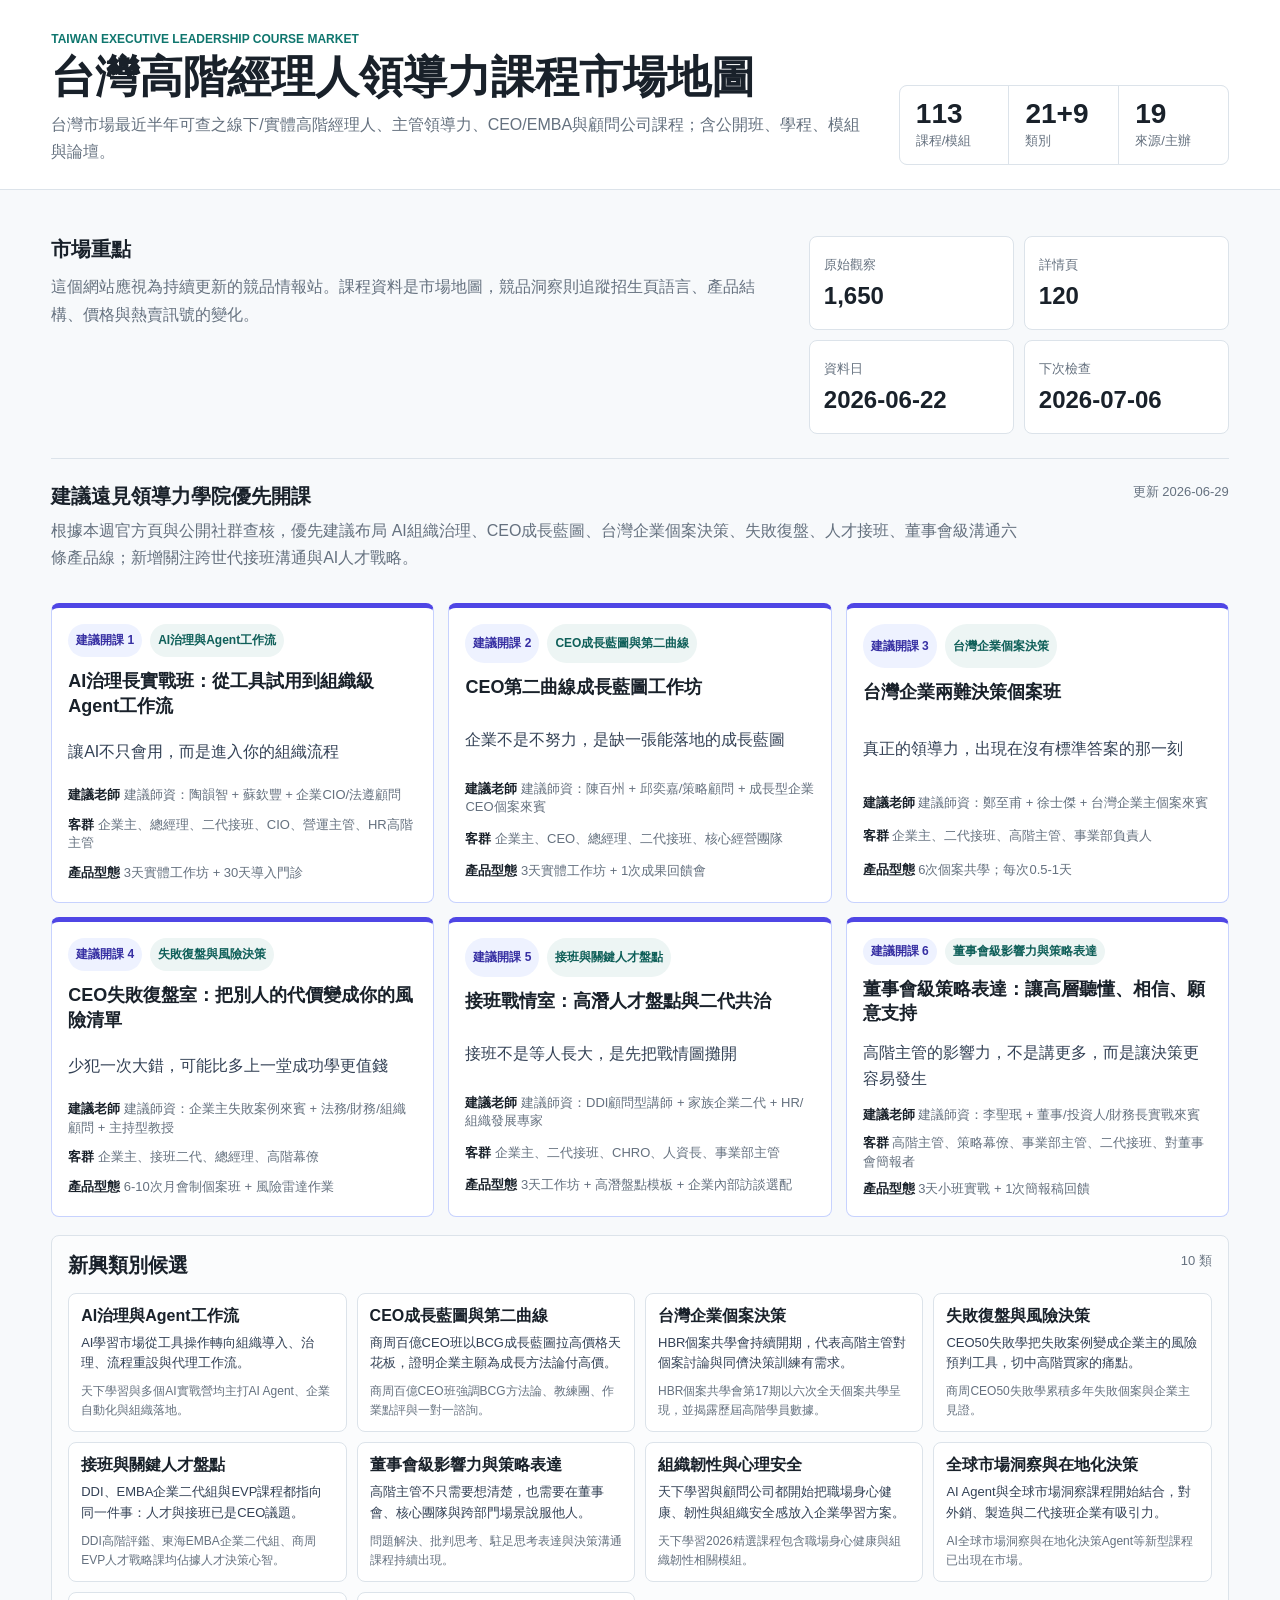
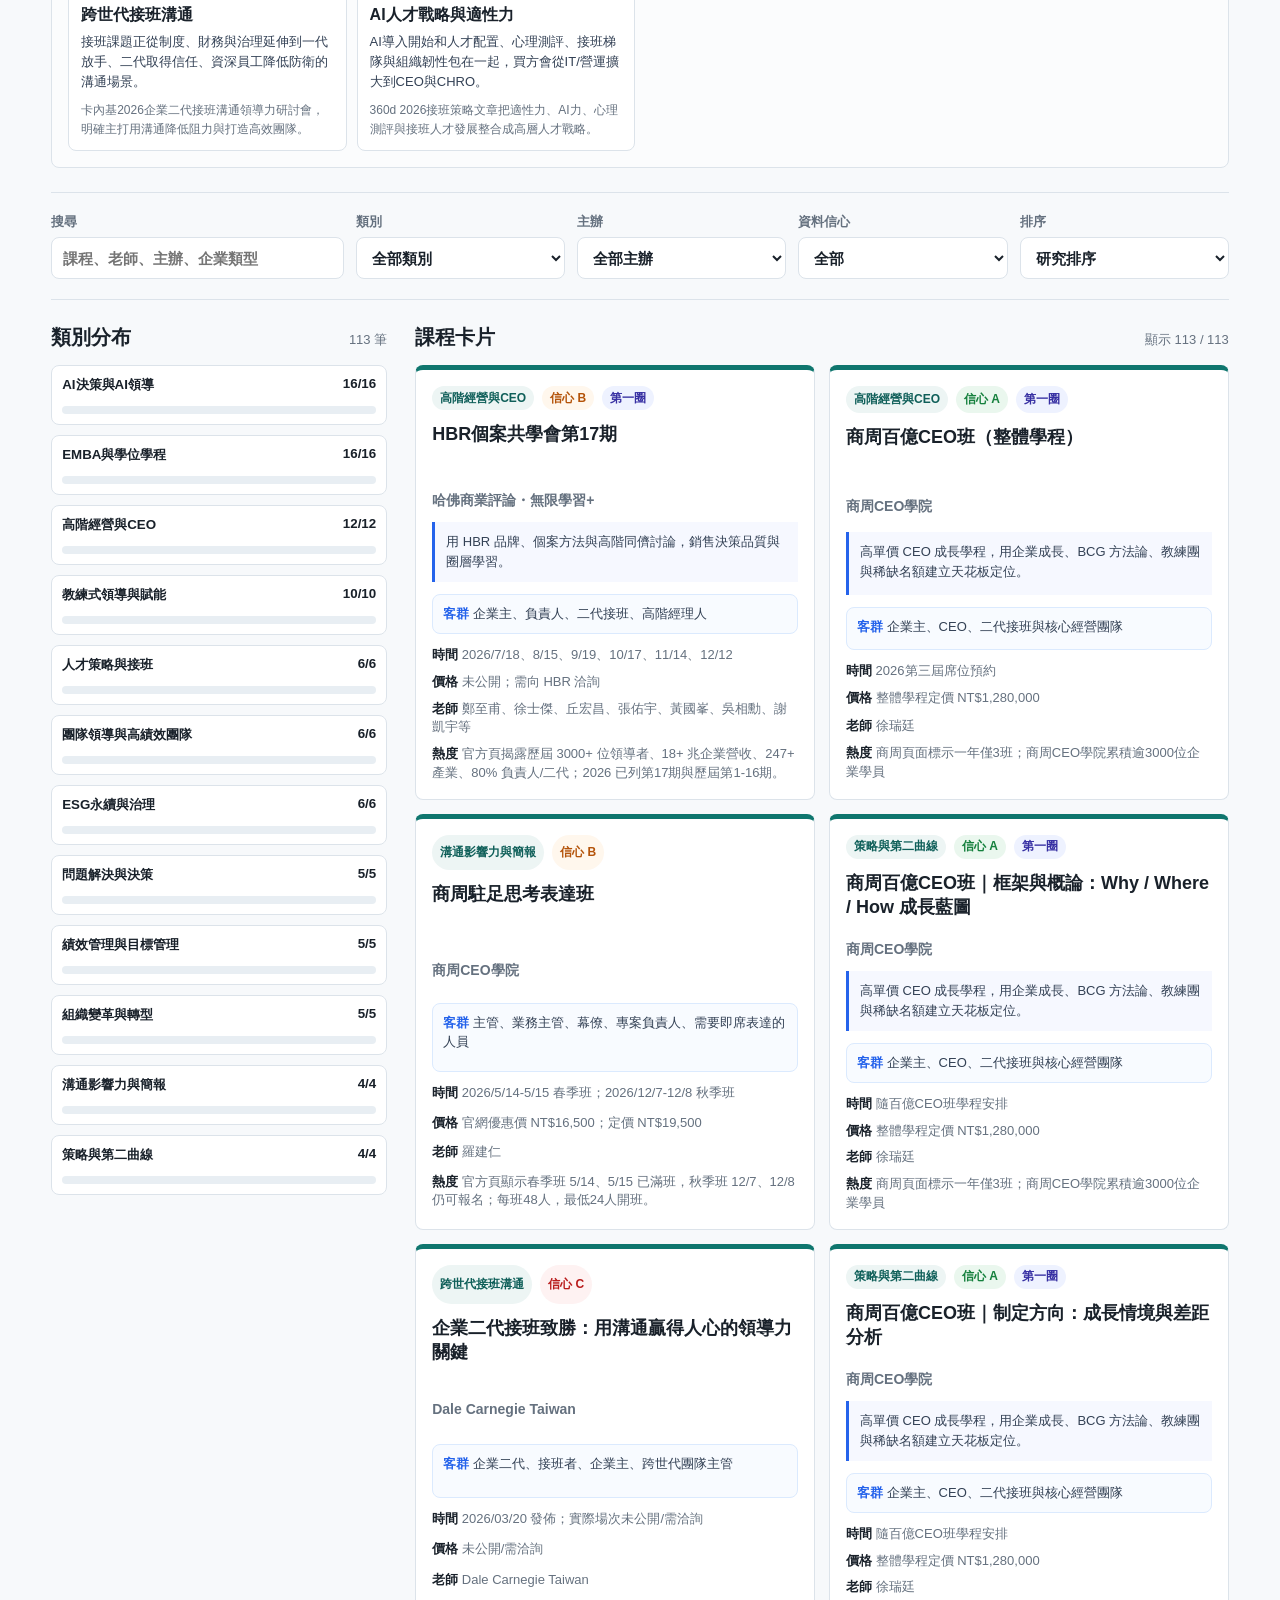
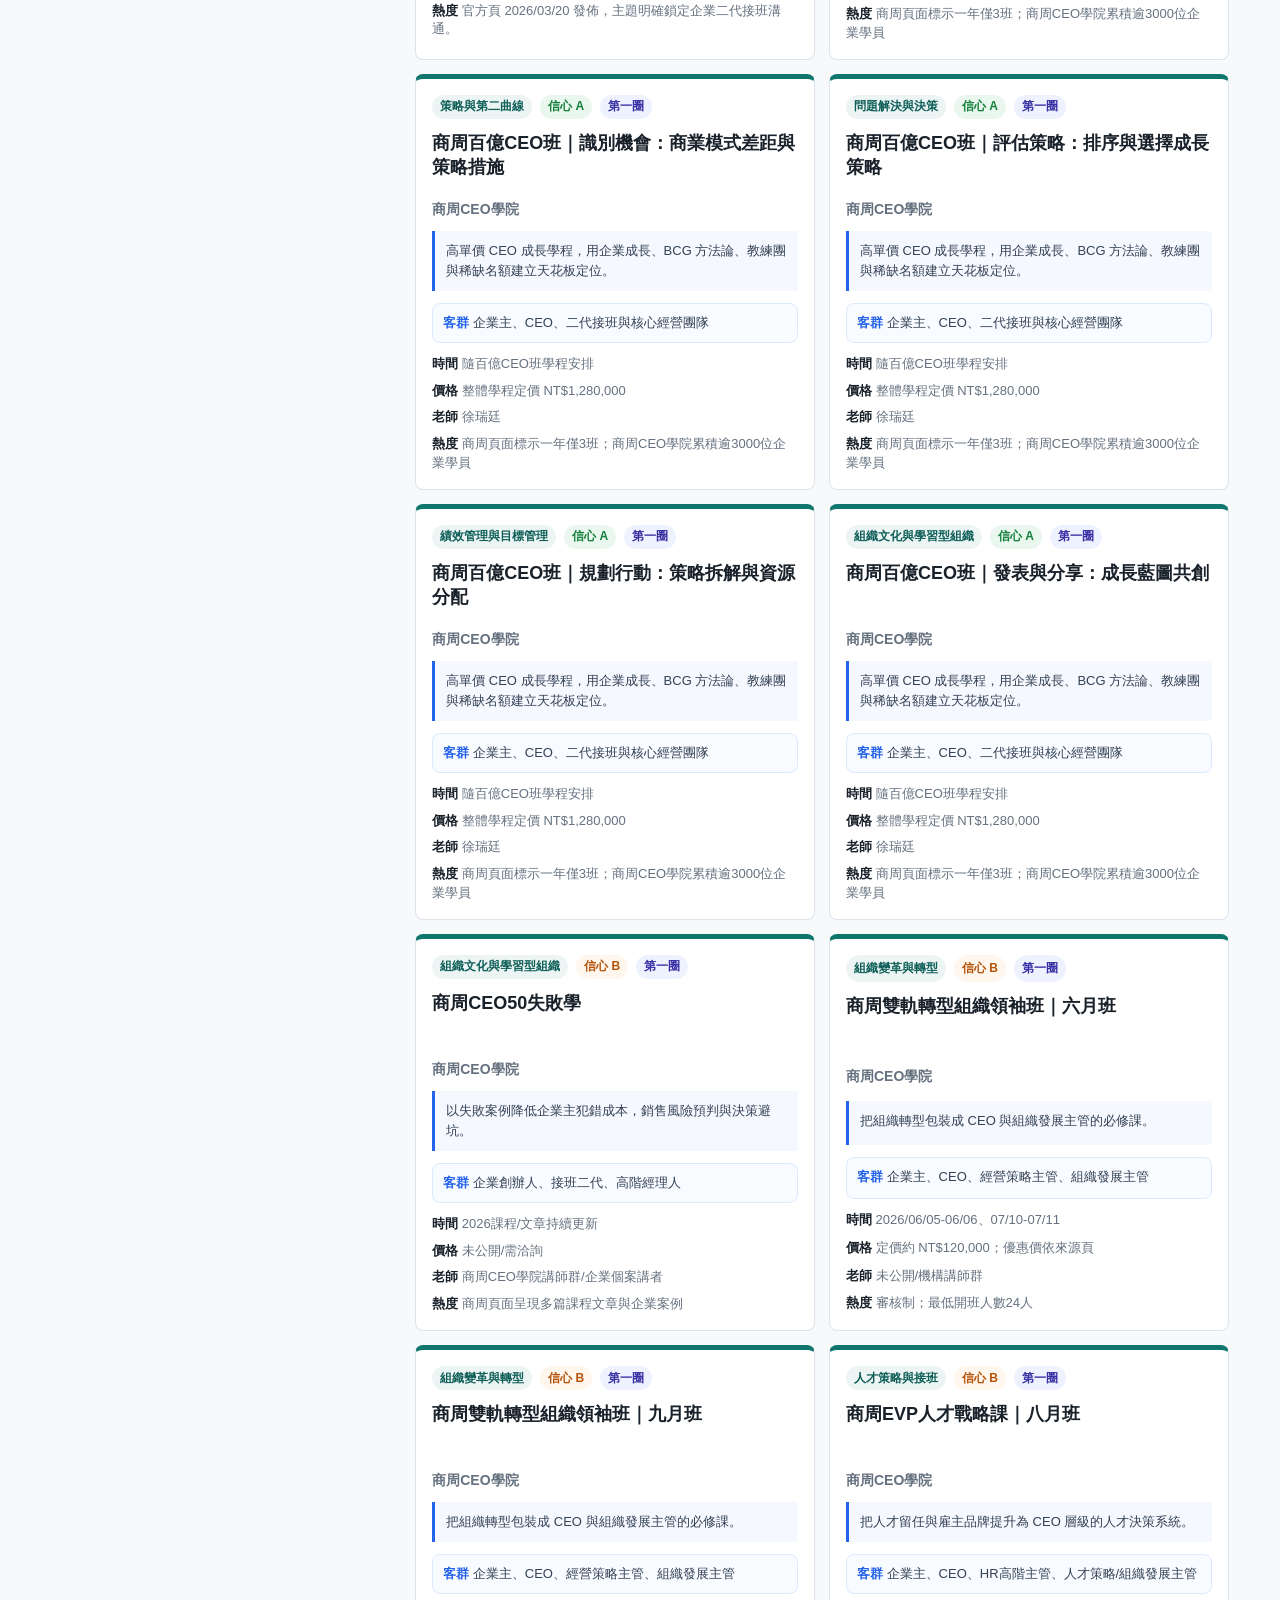
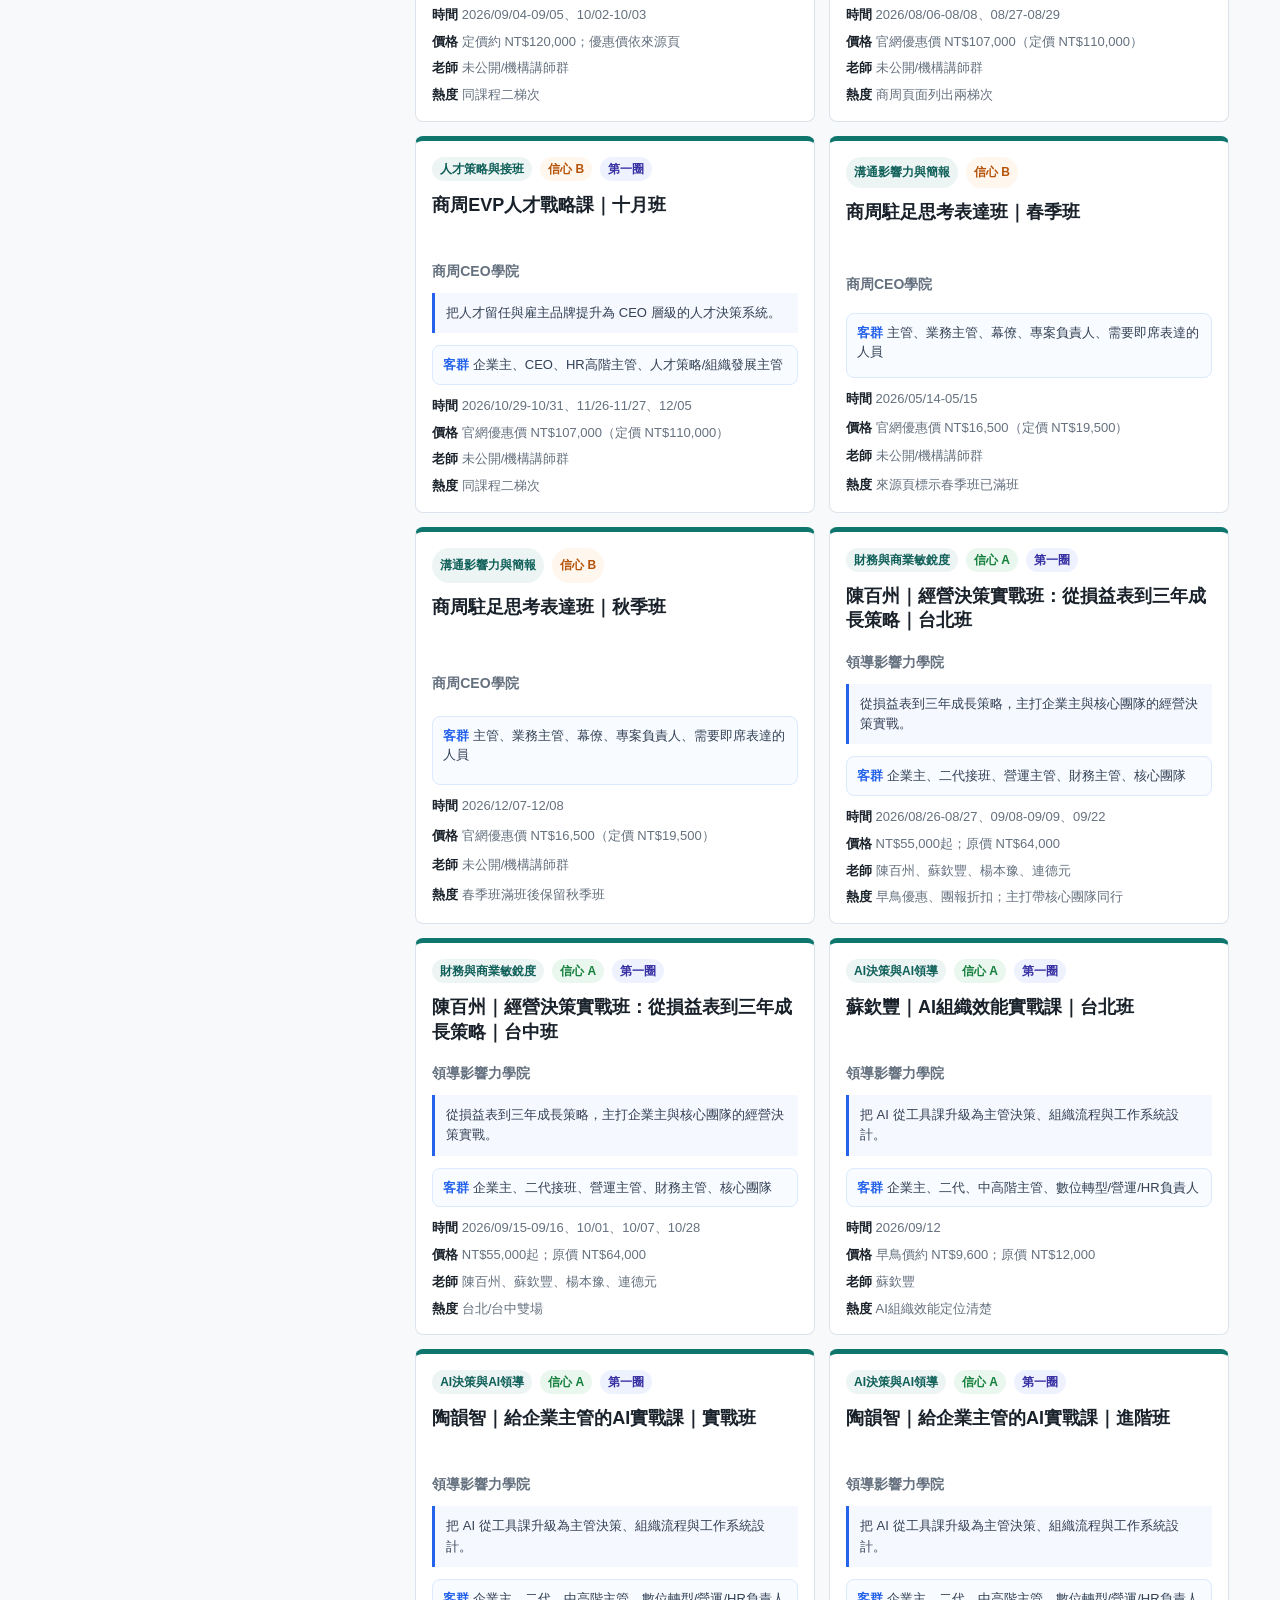
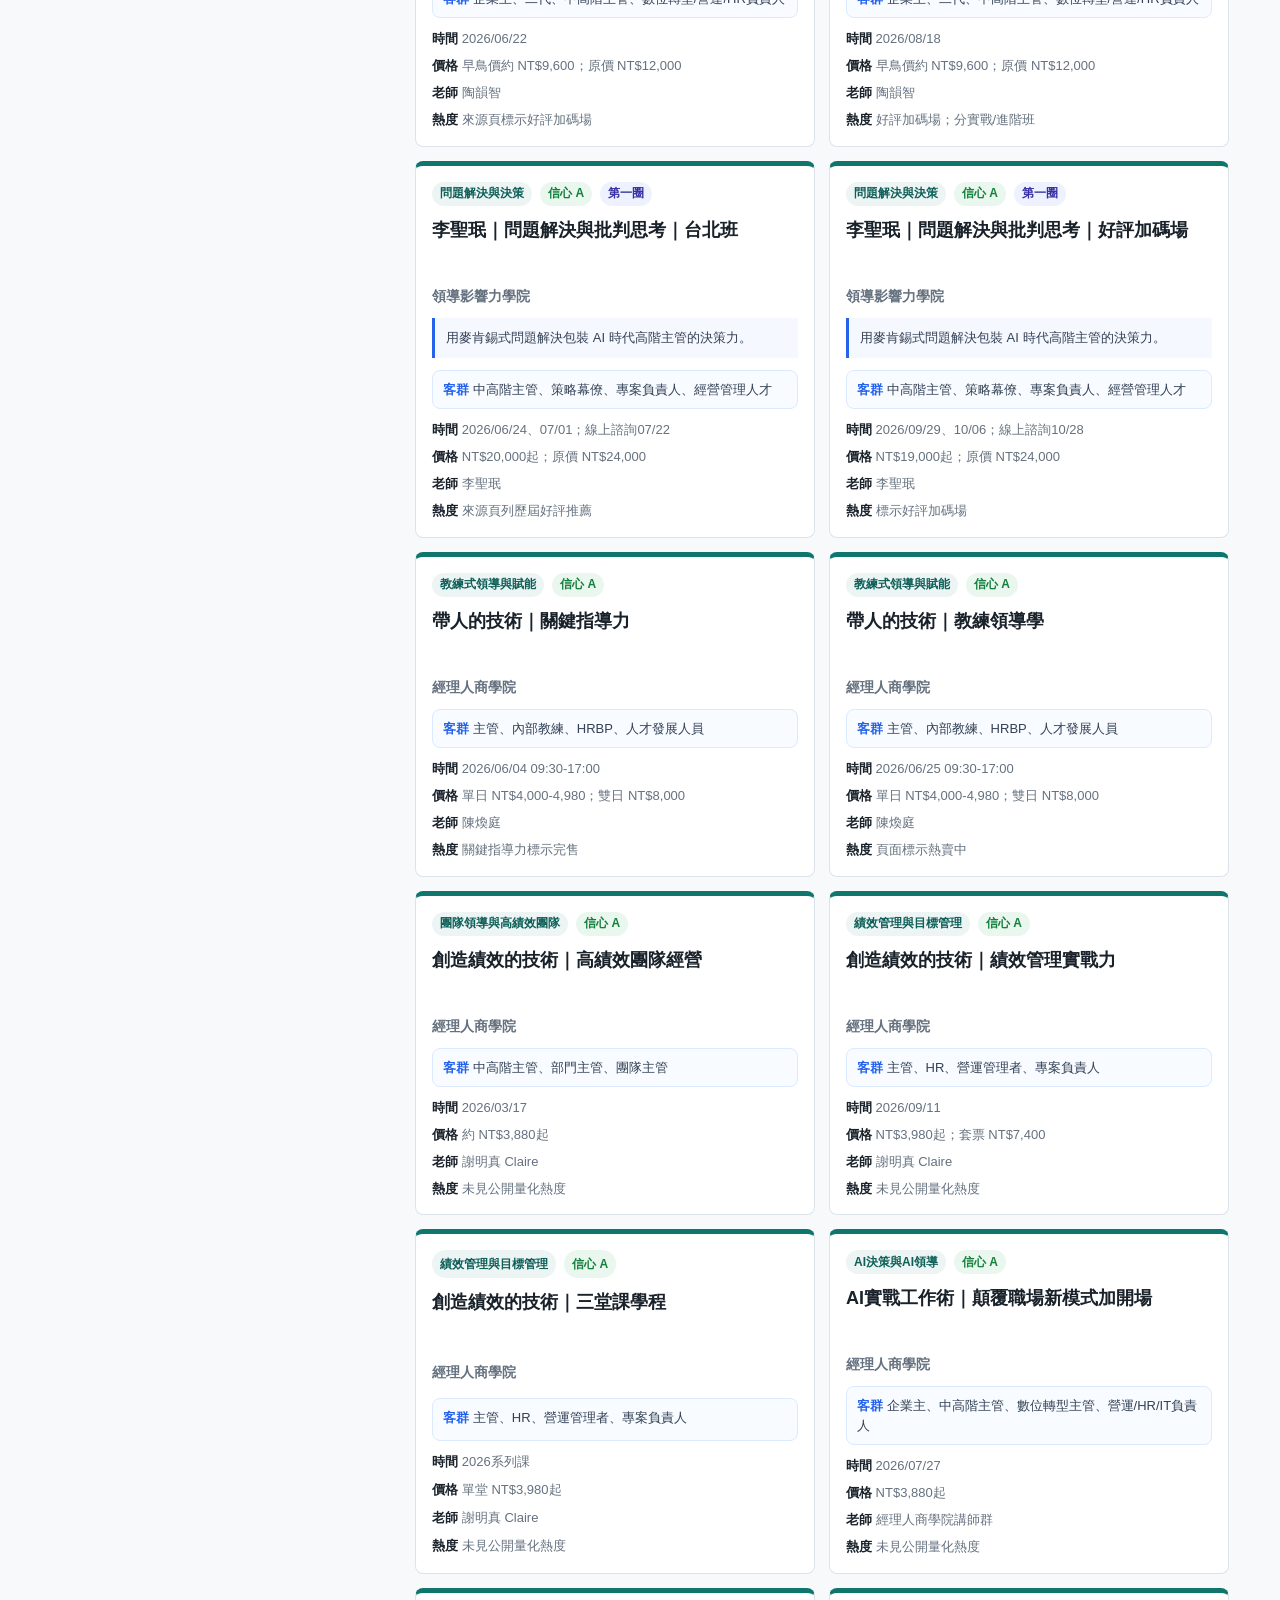
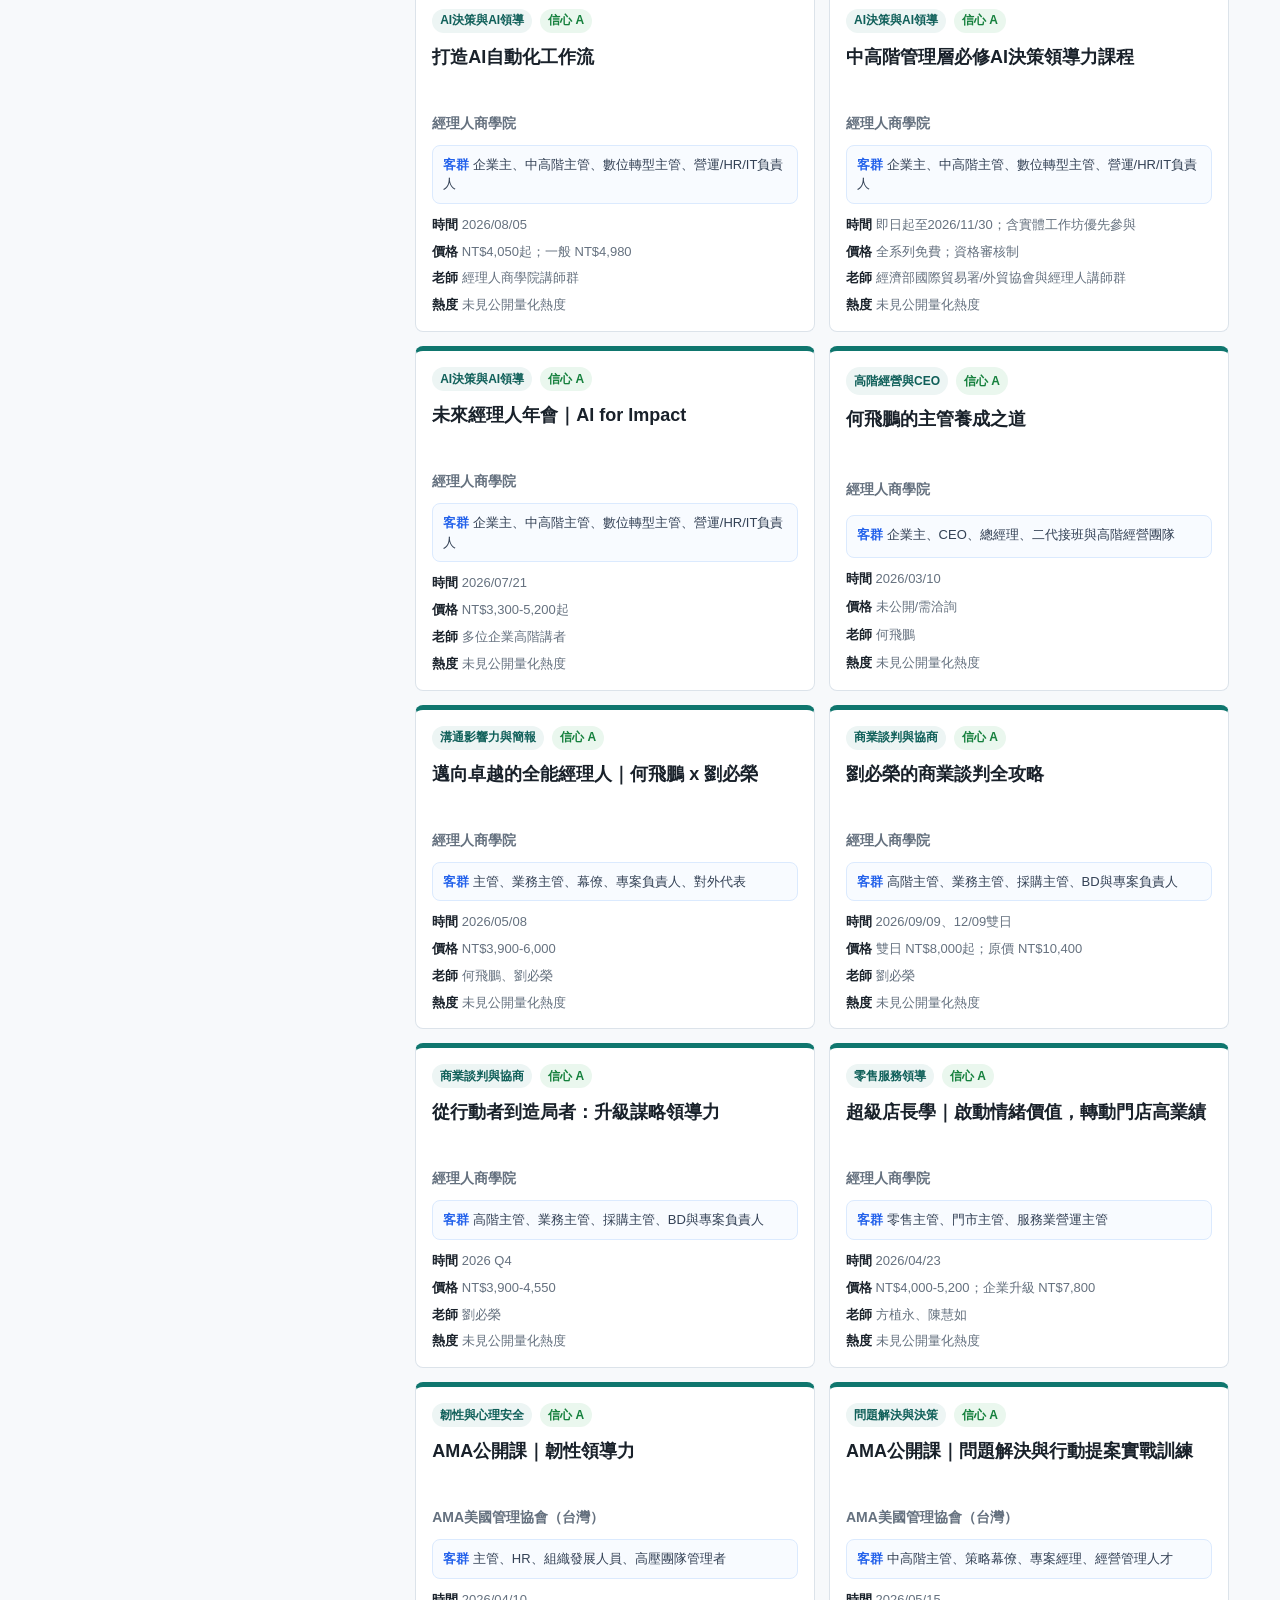
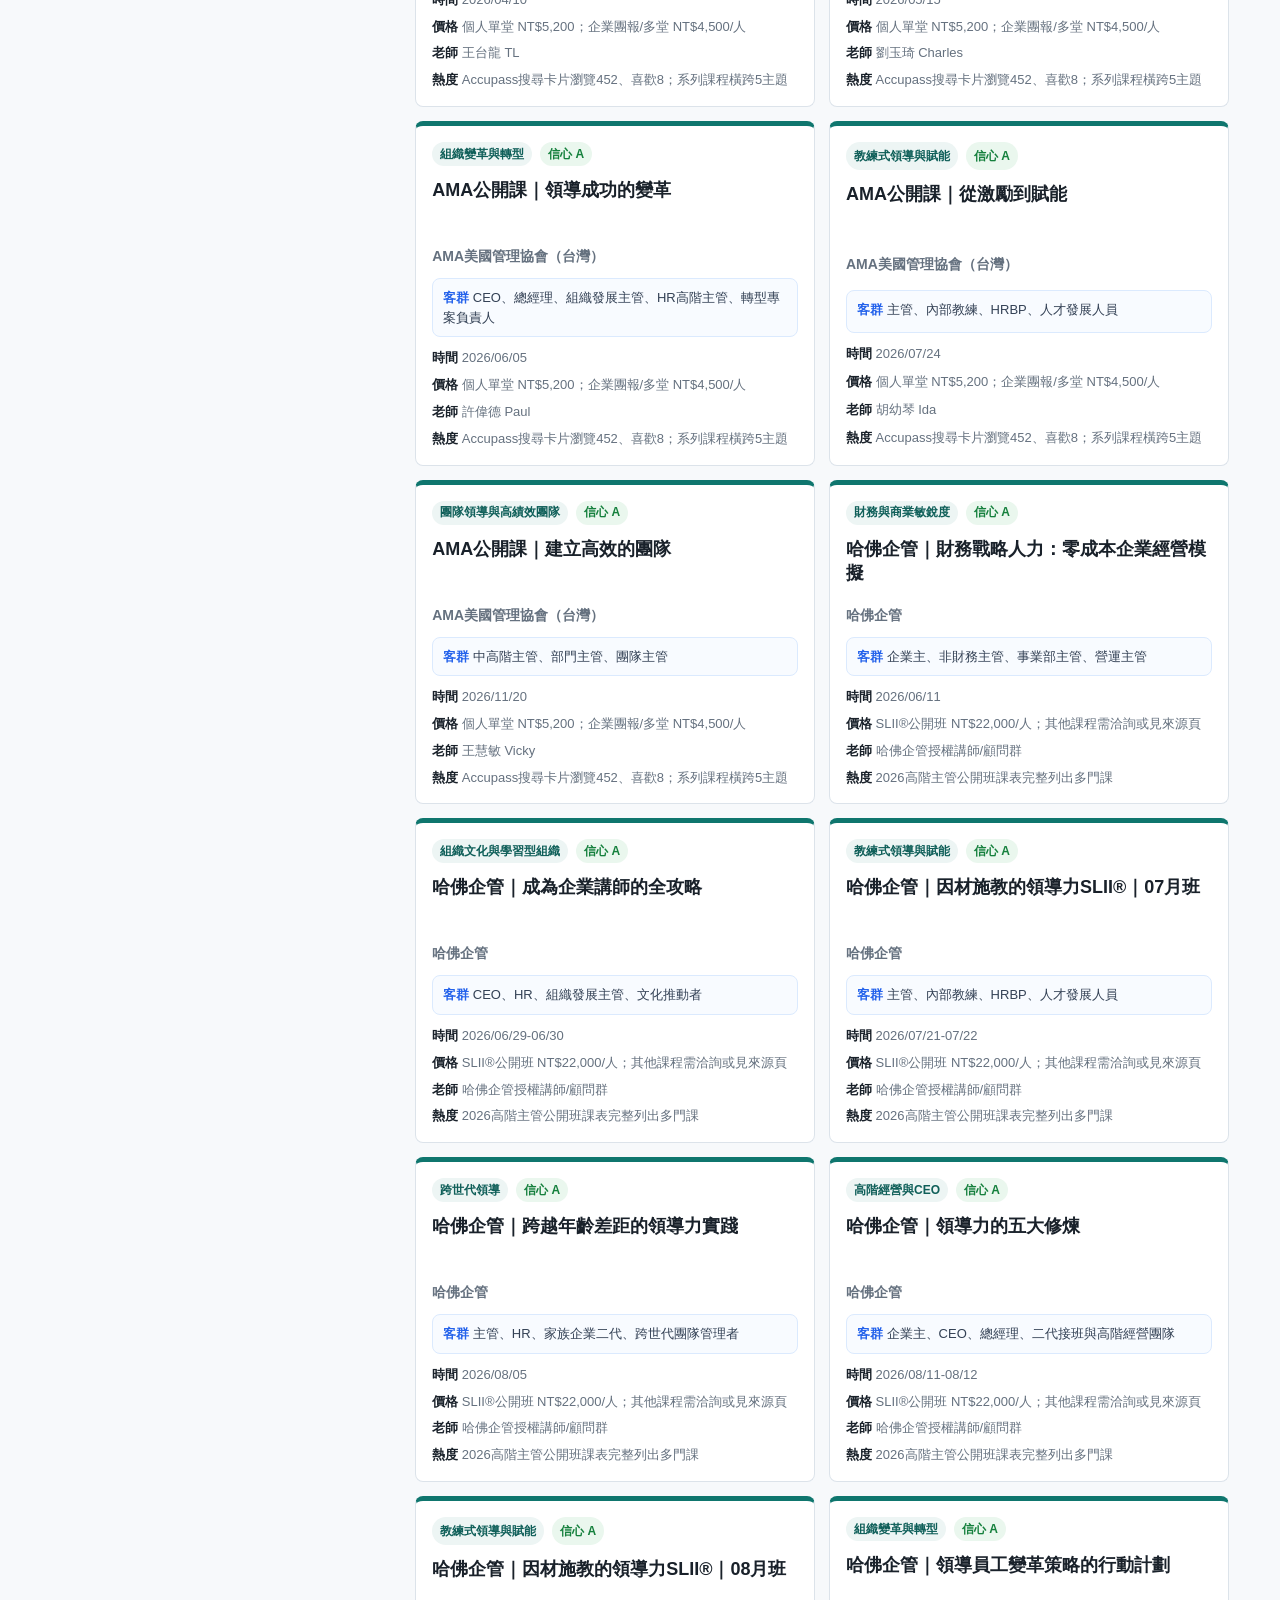
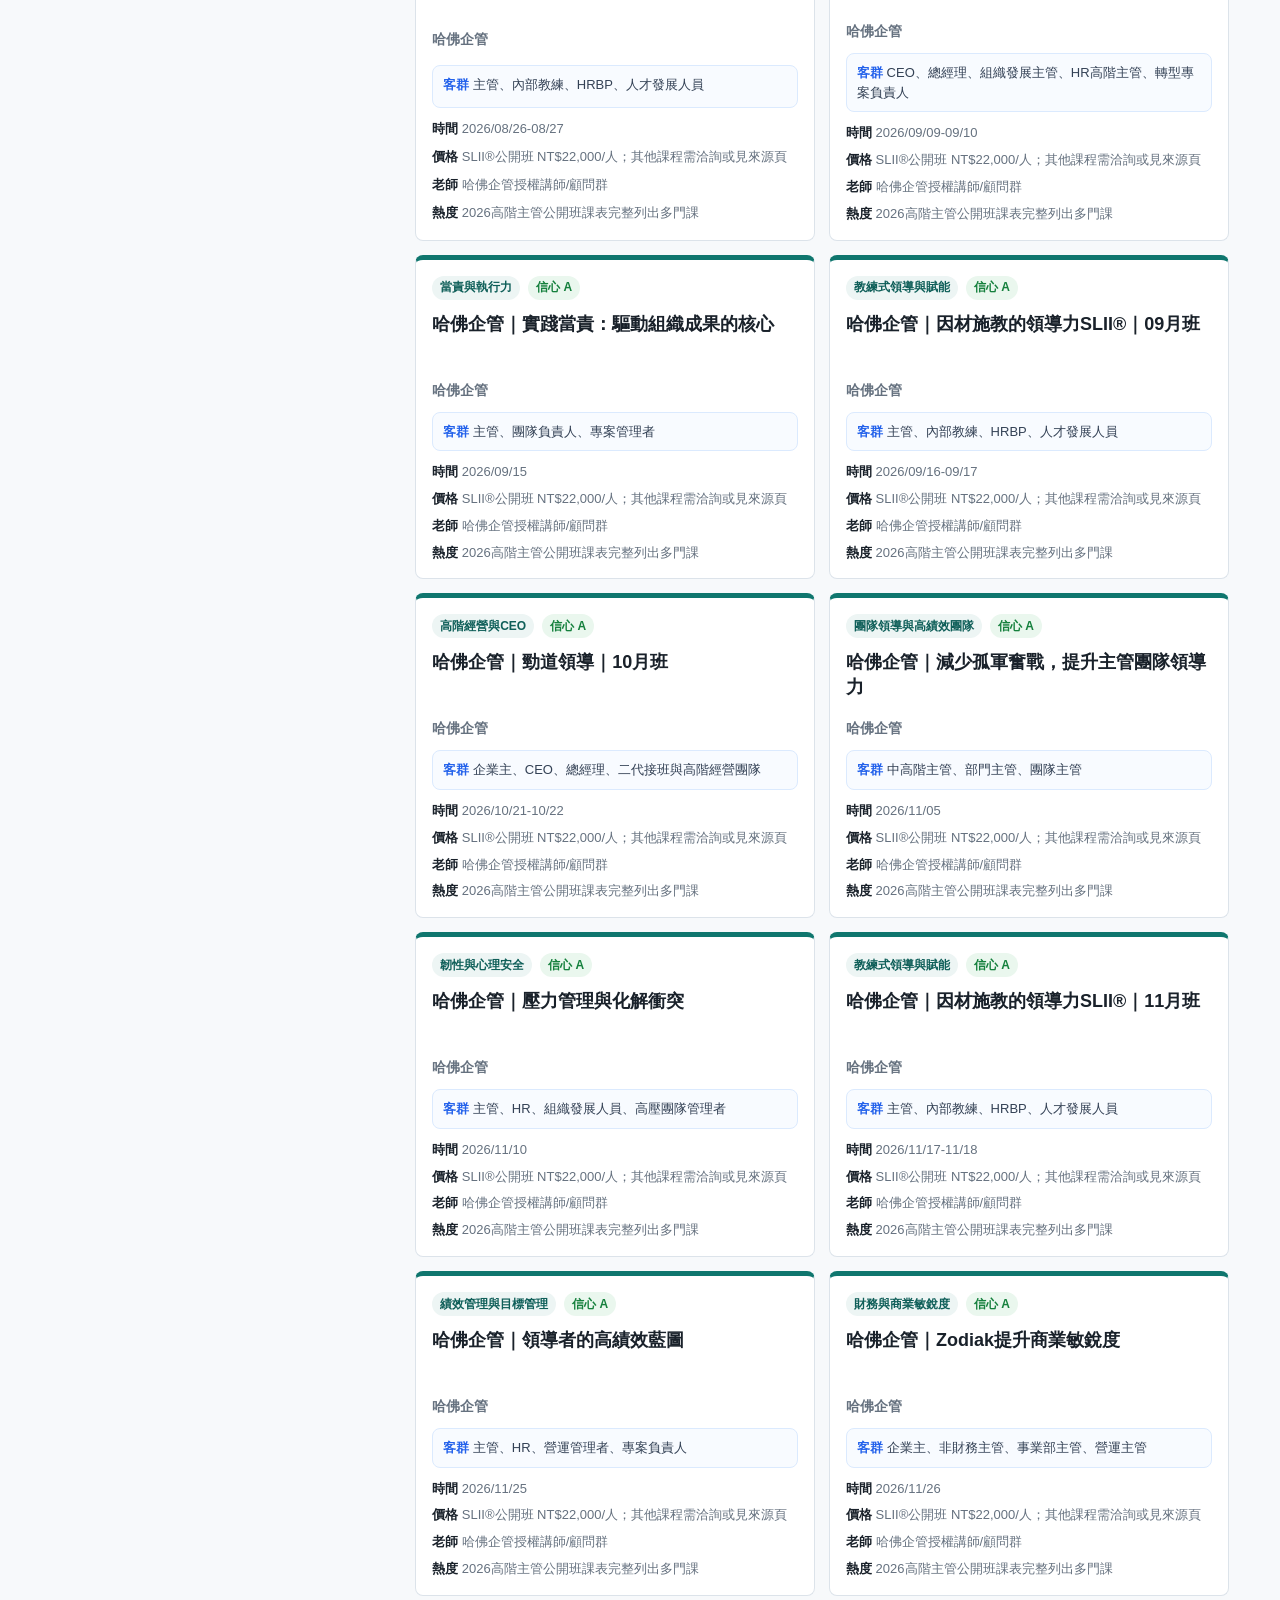
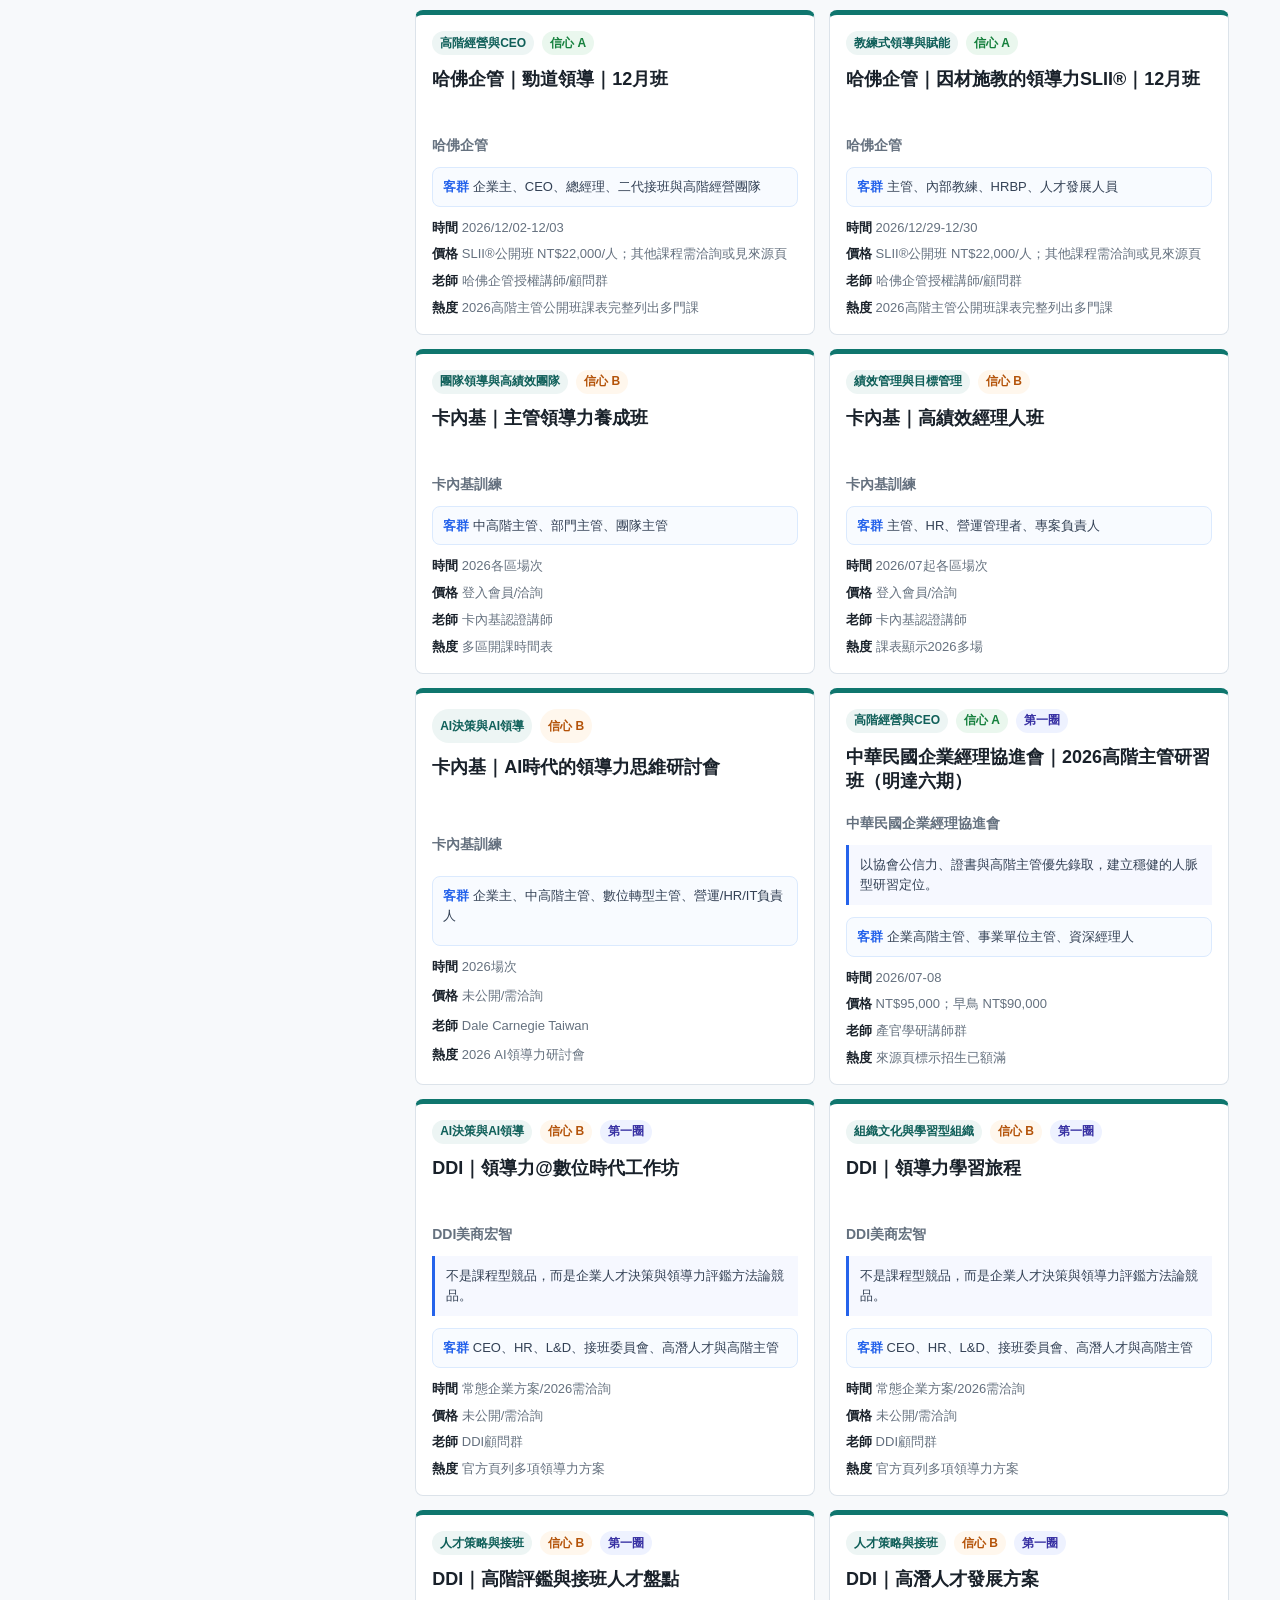
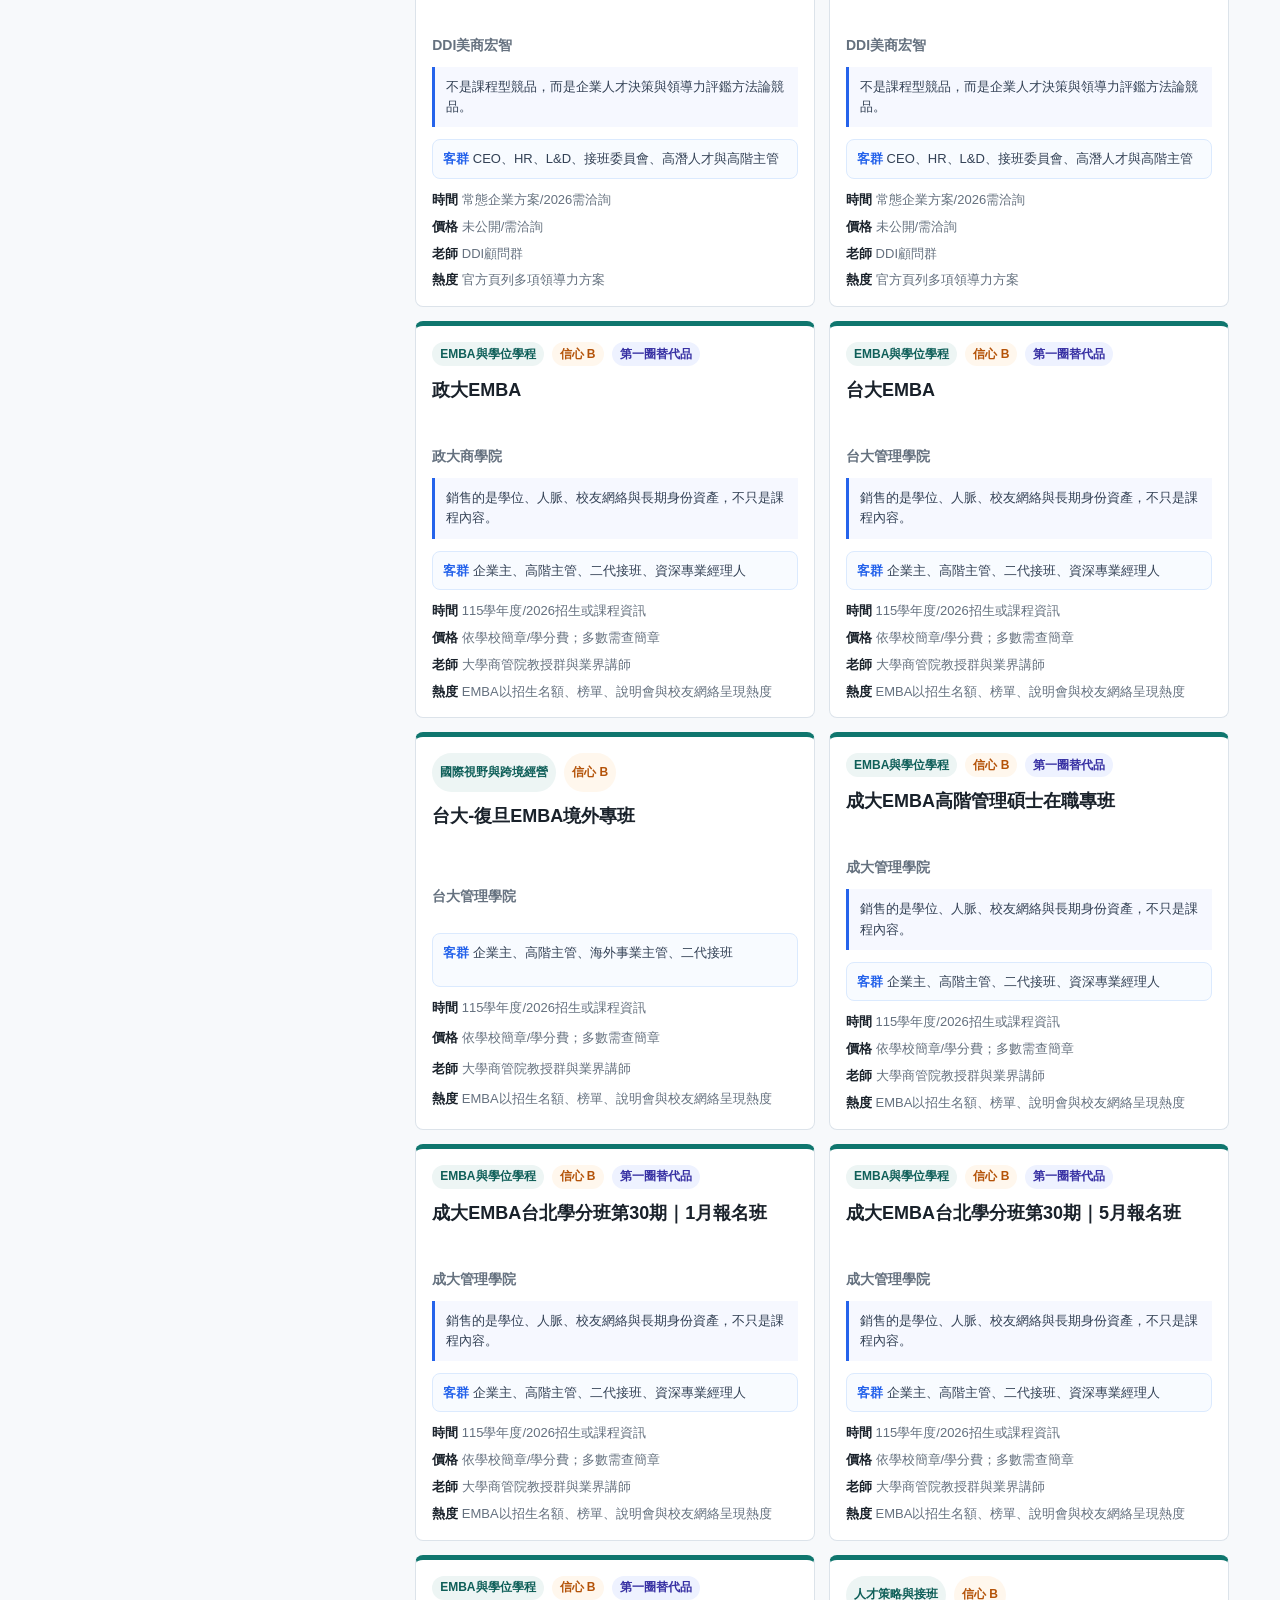
==== docs/index.html @ 1062168d "Publish executive course market map" ====
<!doctype html>
<html lang="zh-Hant">
  <head>
    <meta charset="utf-8" />
    <meta name="viewport" content="width=device-width, initial-scale=1" />
    <title>台灣高階經理人領導力課程市場地圖</title>
    <link rel="stylesheet" href="./styles.css" />
  </head>
  <body>
    <header class="topbar">
      <div>
        <p class="eyebrow">Taiwan Executive Leadership Course Market</p>
        <h1>台灣高階經理人領導力課程市場地圖</h1>
        <p class="scope" id="scopeText"></p>
      </div>
      <div class="meta-card" aria-label="資料摘要">
        <div><strong id="courseCount">0</strong><span>課程/模組</span></div>
        <div><strong id="categoryCount">0</strong><span>類別</span></div>
        <div><strong id="sourceCount">0</strong><span>來源/主辦</span></div>
      </div>
    </header>

    <main>
      <section class="summary-band" aria-label="市場摘要">
        <div class="summary-copy">
          <h2>市場重點</h2>
          <p id="insightText"></p>
        </div>
        <div class="signal-grid">
          <div class="signal">
            <span>原始觀察</span>
            <strong id="rawCount">0</strong>
          </div>
          <div class="signal">
            <span>詳情頁</span>
            <strong id="detailCount">0</strong>
          </div>
          <div class="signal">
            <span>資料日</span>
            <strong id="generatedAt">-</strong>
          </div>
          <div class="signal">
            <span>下次檢查</span>
            <strong id="nextReview">-</strong>
          </div>
        </div>
      </section>

      <section class="recommendation-band" aria-label="遠見領導力學院建議開課">
        <div class="section-title">
          <div>
            <h2>建議遠見領導力學院優先開課</h2>
            <p id="recommendationSummary"></p>
          </div>
          <span id="recommendationUpdated">-</span>
        </div>
        <div id="recommendationGrid" class="recommendation-grid"></div>
        <div class="emerging-category-box">
          <div class="section-title">
            <h2>新興類別候選</h2>
            <span id="emergingCategoryCount">0 類</span>
          </div>
          <div id="emergingCategoryList" class="emerging-category-list"></div>
        </div>
      </section>

      <section class="controls" aria-label="篩選條件">
        <label>
          <span>搜尋</span>
          <input id="searchInput" type="search" placeholder="課程、老師、主辦、企業類型" />
        </label>
        <label>
          <span>類別</span>
          <select id="categorySelect"></select>
        </label>
        <label>
          <span>主辦</span>
          <select id="providerSelect"></select>
        </label>
        <label>
          <span>資料信心</span>
          <select id="qualitySelect">
            <option value="">全部</option>
            <option value="A">A 官方頁高信心</option>
            <option value="B">B 官方頁但部分欄位待查</option>
            <option value="C">C 活動平台摘要</option>
          </select>
        </label>
        <label>
          <span>排序</span>
          <select id="sortSelect">
            <option value="rank">研究排序</option>
            <option value="category">類別</option>
            <option value="provider">主辦</option>
            <option value="quality">資料信心</option>
          </select>
        </label>
      </section>

      <section class="market-layout">
        <aside class="category-panel" aria-label="類別總覽">
          <div class="section-title">
            <h2>類別分布</h2>
            <span id="visibleCount">0 筆</span>
          </div>
          <div id="categoryBars" class="category-bars"></div>
        </aside>

        <section class="course-section" aria-label="課程清單">
          <div class="section-title">
            <h2>課程卡片</h2>
            <span id="resultLabel"></span>
          </div>
          <div id="courseGrid" class="course-grid"></div>
        </section>
      </section>
    </main>

    <div id="detailPanel" class="detail-panel" aria-hidden="true">
      <div class="detail-backdrop" data-close="true"></div>
      <article class="detail-sheet" role="dialog" aria-modal="true" aria-labelledby="detailTitle">
        <button class="close-button" type="button" data-close="true" aria-label="關閉">×</button>
        <div id="detailContent"></div>
      </article>
    </div>

    <script src="./data.js"></script>
    <script src="./market-updates.js"></script>
    <script src="./audience-rules.js"></script>
    <script src="./recommendations.js"></script>
    <script src="./app.js"></script>
  </body>
</html>
---- docs/styles.css ----
:root {
  --ink: #19212a;
  --muted: #65717f;
  --line: #dce3ea;
  --paper: #f7f9fb;
  --white: #ffffff;
  --brand: #0f766e;
  --brand-2: #2563eb;
  --accent: #b45309;
  --good: #15803d;
  --warn: #b45309;
  --risk: #b91c1c;
  --shadow: 0 16px 40px rgba(28, 39, 49, 0.14);
  font-family: -apple-system, BlinkMacSystemFont, "Segoe UI", "Noto Sans TC", sans-serif;
}

* {
  box-sizing: border-box;
}

body {
  margin: 0;
  background: var(--paper);
  color: var(--ink);
}

a {
  color: var(--brand-2);
}

.topbar {
  display: grid;
  grid-template-columns: minmax(0, 1fr) auto;
  gap: 24px;
  align-items: end;
  padding: 32px clamp(20px, 4vw, 56px) 24px;
  background: var(--white);
  border-bottom: 1px solid var(--line);
}

.eyebrow {
  margin: 0 0 8px;
  color: var(--brand);
  font-size: 12px;
  font-weight: 800;
  letter-spacing: 0;
  text-transform: uppercase;
}

h1,
h2,
h3,
p {
  margin-top: 0;
}

h1 {
  margin-bottom: 10px;
  font-size: clamp(28px, 3.4vw, 46px);
  line-height: 1.08;
  letter-spacing: 0;
}

h2 {
  margin-bottom: 0;
  font-size: 20px;
  letter-spacing: 0;
}

.scope {
  max-width: 960px;
  margin-bottom: 0;
  color: var(--muted);
  line-height: 1.7;
}

.meta-card {
  display: grid;
  grid-template-columns: repeat(3, minmax(82px, 1fr));
  gap: 1px;
  overflow: hidden;
  min-width: 330px;
  border: 1px solid var(--line);
  border-radius: 8px;
  background: var(--line);
}

.meta-card div {
  display: grid;
  gap: 4px;
  padding: 14px 16px;
  background: var(--white);
}

.meta-card strong {
  font-size: 28px;
  line-height: 1;
}

.meta-card span,
.signal span {
  color: var(--muted);
  font-size: 13px;
}

main {
  padding: 22px clamp(20px, 4vw, 56px) 48px;
}

.summary-band {
  display: grid;
  grid-template-columns: minmax(0, 1fr) minmax(260px, 420px);
  gap: 28px;
  align-items: stretch;
  padding: 24px 0;
  border-bottom: 1px solid var(--line);
}

.summary-copy p {
  max-width: 980px;
  margin: 10px 0 0;
  color: var(--muted);
  line-height: 1.75;
}

.recommendation-band {
  display: grid;
  gap: 18px;
  padding: 24px 0;
  border-bottom: 1px solid var(--line);
}

.recommendation-band .section-title {
  align-items: start;
}

.recommendation-band .section-title p {
  max-width: 980px;
  margin: 8px 0 0;
  color: var(--muted);
  line-height: 1.65;
}

.recommendation-grid {
  display: grid;
  grid-template-columns: repeat(3, minmax(0, 1fr));
  gap: 14px;
}

.recommendation-card {
  display: grid;
  gap: 12px;
  min-height: 300px;
  padding: 16px;
  border: 1px solid #c7d2fe;
  border-top: 5px solid #4f46e5;
  border-radius: 8px;
  background: var(--white);
  cursor: pointer;
}

.recommendation-card:hover {
  transform: translateY(-1px);
  box-shadow: 0 10px 28px rgba(25, 33, 42, 0.1);
}

.recommendation-card h3 {
  margin: 0;
  font-size: 18px;
  line-height: 1.35;
}

.recommendation-card p {
  margin: 0;
  color: #334155;
  line-height: 1.6;
}

.emerging-category-box {
  padding: 16px;
  border: 1px solid var(--line);
  border-radius: 8px;
  background: #fbfcfd;
}

.emerging-category-list {
  display: grid;
  grid-template-columns: repeat(4, minmax(0, 1fr));
  gap: 10px;
}

.emerging-category-item {
  padding: 12px;
  border: 1px solid var(--line);
  border-radius: 8px;
  background: var(--white);
}

.emerging-category-item strong {
  display: block;
  margin-bottom: 6px;
}

.emerging-category-item p {
  margin-bottom: 8px;
  color: #334155;
  font-size: 13px;
  line-height: 1.55;
}

.emerging-category-item span {
  color: var(--muted);
  font-size: 12px;
  line-height: 1.5;
}

.signal-grid {
  display: grid;
  grid-template-columns: repeat(2, 1fr);
  gap: 10px;
}

.signal {
  display: grid;
  align-content: center;
  min-height: 94px;
  padding: 14px;
  border: 1px solid var(--line);
  border-radius: 8px;
  background: var(--white);
}

.signal strong {
  margin-top: 8px;
  font-size: 24px;
}

.controls {
  display: grid;
  grid-template-columns: minmax(240px, 1.4fr) repeat(4, minmax(150px, 1fr));
  gap: 12px;
  padding: 20px 0;
  border-bottom: 1px solid var(--line);
}

label {
  display: grid;
  gap: 6px;
  color: var(--muted);
  font-size: 13px;
  font-weight: 700;
}

input,
select {
  width: 100%;
  min-height: 42px;
  border: 1px solid var(--line);
  border-radius: 8px;
  background: var(--white);
  color: var(--ink);
  font: inherit;
  font-size: 15px;
  letter-spacing: 0;
  padding: 9px 11px;
}

.market-layout {
  display: grid;
  grid-template-columns: minmax(260px, 340px) minmax(0, 1fr);
  gap: 24px;
  padding-top: 24px;
}

.category-panel {
  position: sticky;
  top: 0;
  align-self: start;
  max-height: calc(100vh - 24px);
  overflow: auto;
  padding-right: 4px;
}

.section-title {
  display: flex;
  justify-content: space-between;
  gap: 16px;
  align-items: baseline;
  margin-bottom: 14px;
}

.section-title span {
  color: var(--muted);
  font-size: 13px;
}

.category-bars {
  display: grid;
  gap: 10px;
}

.category-button {
  display: grid;
  grid-template-columns: minmax(0, 1fr) auto;
  gap: 12px;
  width: 100%;
  padding: 10px;
  border: 1px solid var(--line);
  border-radius: 8px;
  background: var(--white);
  color: var(--ink);
  text-align: left;
  cursor: pointer;
}

.category-button:hover,
.category-button.active {
  border-color: var(--brand);
  box-shadow: 0 0 0 2px rgba(15, 118, 110, 0.12);
}

.category-name {
  display: block;
  overflow-wrap: anywhere;
  font-weight: 800;
}

.bar-track {
  grid-column: 1 / -1;
  height: 8px;
  overflow: hidden;
  border-radius: 999px;
  background: #e8eef3;
}

.bar-fill {
  height: 100%;
  border-radius: 999px;
  background: linear-gradient(90deg, var(--brand), var(--brand-2));
}

.course-grid {
  display: grid;
  grid-template-columns: repeat(auto-fill, minmax(280px, 1fr));
  gap: 14px;
}

.course-card {
  position: relative;
  display: grid;
  gap: 12px;
  min-height: 272px;
  padding: 16px;
  border: 1px solid var(--line);
  border-top: 5px solid var(--brand);
  border-radius: 8px;
  background: var(--white);
  cursor: pointer;
}

.course-card:hover {
  transform: translateY(-1px);
  box-shadow: 0 10px 28px rgba(25, 33, 42, 0.1);
}

.card-top {
  display: flex;
  gap: 8px;
  flex-wrap: wrap;
}

.tag {
  display: inline-flex;
  align-items: center;
  min-height: 24px;
  padding: 3px 8px;
  border-radius: 999px;
  background: #edf5f4;
  color: #0f5f59;
  font-size: 12px;
  font-weight: 800;
}

.tag.quality-a {
  background: #eaf7ee;
  color: var(--good);
}

.tag.quality-b {
  background: #fff7ed;
  color: var(--warn);
}

.tag.quality-c {
  background: #fef2f2;
  color: var(--risk);
}

.tag.live-tag {
  background: #eef2ff;
  color: #3730a3;
}

.course-card h3 {
  min-height: 58px;
  margin: 0;
  font-size: 18px;
  line-height: 1.35;
  letter-spacing: 0;
  overflow-wrap: anywhere;
}

.provider {
  color: var(--muted);
  font-size: 14px;
  font-weight: 700;
}

.card-insight {
  padding: 10px 11px;
  border-left: 3px solid var(--brand-2);
  background: #f6f8ff;
  color: #334155;
  font-size: 13px;
  line-height: 1.55;
}

.audience-chip {
  padding: 9px 10px;
  border: 1px solid #dbeafe;
  border-radius: 8px;
  background: #f8fbff;
  color: #334155;
  font-size: 13px;
  line-height: 1.5;
}

.audience-chip b {
  color: var(--brand-2);
}

.mini-grid {
  display: grid;
  gap: 8px;
  color: var(--muted);
  font-size: 13px;
  line-height: 1.45;
}

.mini-grid b {
  color: var(--ink);
}

.detail-panel {
  position: fixed;
  inset: 0;
  z-index: 20;
  display: none;
}

.detail-panel.open {
  display: block;
}

.detail-backdrop {
  position: absolute;
  inset: 0;
  background: rgba(10, 18, 26, 0.38);
}

.detail-sheet {
  position: absolute;
  top: 0;
  right: 0;
  width: min(720px, 100vw);
  height: 100%;
  overflow: auto;
  padding: 28px;
  background: var(--white);
  box-shadow: var(--shadow);
}

.close-button {
  position: sticky;
  top: 0;
  float: right;
  width: 40px;
  height: 40px;
  border: 1px solid var(--line);
  border-radius: 999px;
  background: var(--white);
  color: var(--ink);
  font-size: 28px;
  line-height: 1;
  cursor: pointer;
}

.detail-title {
  padding-right: 52px;
  font-size: 28px;
  line-height: 1.25;
}

.detail-meta {
  display: flex;
  flex-wrap: wrap;
  gap: 8px;
  margin: 14px 0 22px;
}

.detail-grid {
  display: grid;
  grid-template-columns: repeat(2, minmax(0, 1fr));
  gap: 12px;
  margin-bottom: 22px;
}

.detail-field {
  padding: 13px;
  border: 1px solid var(--line);
  border-radius: 8px;
  background: #fbfcfd;
}

.detail-field span {
  display: block;
  margin-bottom: 6px;
  color: var(--muted);
  font-size: 12px;
  font-weight: 800;
}

.detail-field p {
  margin: 0;
  line-height: 1.6;
  overflow-wrap: anywhere;
}

.wide {
  grid-column: 1 / -1;
}

.insight-section {
  display: grid;
  gap: 14px;
  margin: 10px 0 22px;
  padding: 18px;
  border: 1px solid #c7d2fe;
  border-radius: 8px;
  background: #f8faff;
}

.audience-section {
  display: grid;
  gap: 14px;
  margin: 10px 0 22px;
  padding: 18px;
  border: 1px solid #99f6e4;
  border-radius: 8px;
  background: #f4fffd;
}

.insight-heading {
  display: flex;
  justify-content: space-between;
  gap: 16px;
  align-items: baseline;
}

.insight-heading h3 {
  margin: 0;
  font-size: 20px;
}

.insight-heading span {
  color: #4f46e5;
  font-size: 13px;
  font-weight: 800;
  text-align: right;
}

.insight-grid {
  display: grid;
  grid-template-columns: repeat(2, minmax(0, 1fr));
  gap: 10px;
}

.insight-field,
.insight-list,
.joyce-note {
  padding: 12px;
  border: 1px solid #dbe4ff;
  border-radius: 8px;
  background: var(--white);
}

.insight-field span,
.joyce-note span {
  display: block;
  margin-bottom: 6px;
  color: #4f46e5;
  font-size: 12px;
  font-weight: 800;
}

.insight-field p,
.joyce-note p {
  margin: 0;
  line-height: 1.65;
}

.insight-list h4 {
  margin: 0 0 8px;
  color: #4f46e5;
  font-size: 14px;
}

.insight-list ul {
  display: grid;
  gap: 6px;
  margin: 0;
  padding-left: 20px;
  line-height: 1.6;
}

.feedback-box {
  display: grid;
  gap: 10px;
}

.feedback-box div {
  padding: 12px;
  border: 1px solid #c7e9e5;
  border-radius: 8px;
  background: var(--white);
}

.feedback-box span {
  display: block;
  margin-bottom: 6px;
  color: #0f766e;
  font-size: 12px;
  font-weight: 800;
}

.feedback-box p {
  margin: 0;
  line-height: 1.65;
}

.copy-section {
  display: grid;
  gap: 14px;
  margin: 10px 0 22px;
  padding: 18px;
  border: 1px solid #fed7aa;
  border-radius: 8px;
  background: #fffaf5;
}

.copy-hero {
  padding: 14px;
  border: 1px solid #fed7aa;
  border-radius: 8px;
  background: var(--white);
}

.copy-hero span,
.source-list span {
  display: block;
  margin-bottom: 6px;
  color: #b45309;
  font-size: 12px;
  font-weight: 800;
}

.copy-hero h3 {
  margin-bottom: 8px;
  font-size: 22px;
  line-height: 1.25;
}

.copy-hero p {
  margin: 0;
  color: #334155;
  line-height: 1.7;
}

.source-list {
  display: grid;
  gap: 8px;
  padding: 12px;
  border: 1px solid #dbe4ff;
  border-radius: 8px;
  background: var(--white);
  overflow-wrap: anywhere;
}

.source-list a {
  display: block;
  line-height: 1.5;
}

.source-link {
  display: inline-flex;
  align-items: center;
  min-height: 42px;
  padding: 9px 14px;
  border-radius: 8px;
  background: var(--ink);
  color: var(--white);
  font-weight: 800;
  text-decoration: none;
}

.empty {
  padding: 28px;
  border: 1px dashed var(--line);
  border-radius: 8px;
  background: var(--white);
  color: var(--muted);
}

@media (max-width: 980px) {
  .topbar,
  .summary-band,
  .market-layout {
    grid-template-columns: 1fr;
  }

  .recommendation-grid,
  .emerging-category-list {
    grid-template-columns: repeat(2, minmax(0, 1fr));
  }

  .meta-card {
    min-width: 0;
  }

  .controls {
    grid-template-columns: repeat(2, minmax(0, 1fr));
  }

  .category-panel {
    position: static;
    max-height: none;
  }
}

@media (max-width: 620px) {
  .topbar,
  main {
    padding-left: 16px;
    padding-right: 16px;
  }

  .meta-card,
  .signal-grid,
  .controls,
  .detail-grid,
  .insight-grid {
    grid-template-columns: 1fr;
  }

  .course-grid {
    grid-template-columns: 1fr;
  }

  .recommendation-grid,
  .emerging-category-list {
    grid-template-columns: 1fr;
  }

  .detail-sheet {
    padding: 20px;
  }
}
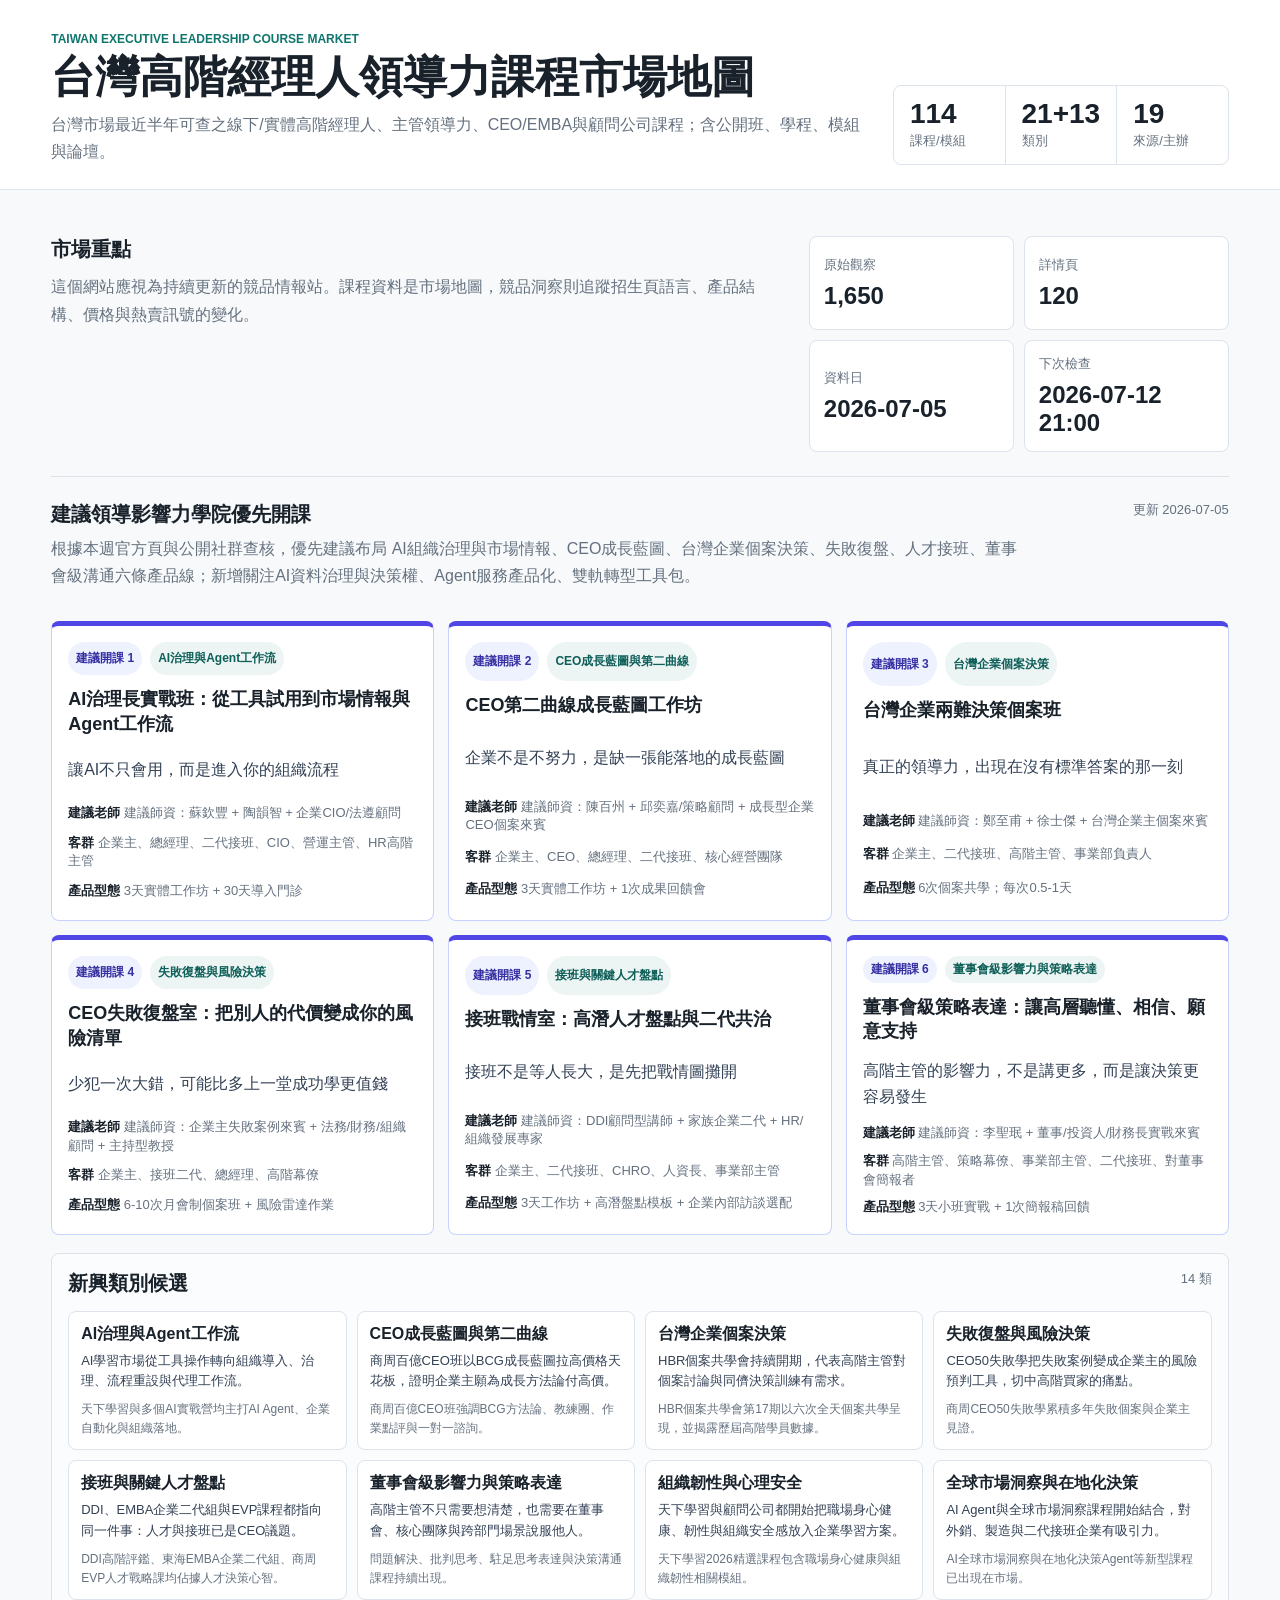
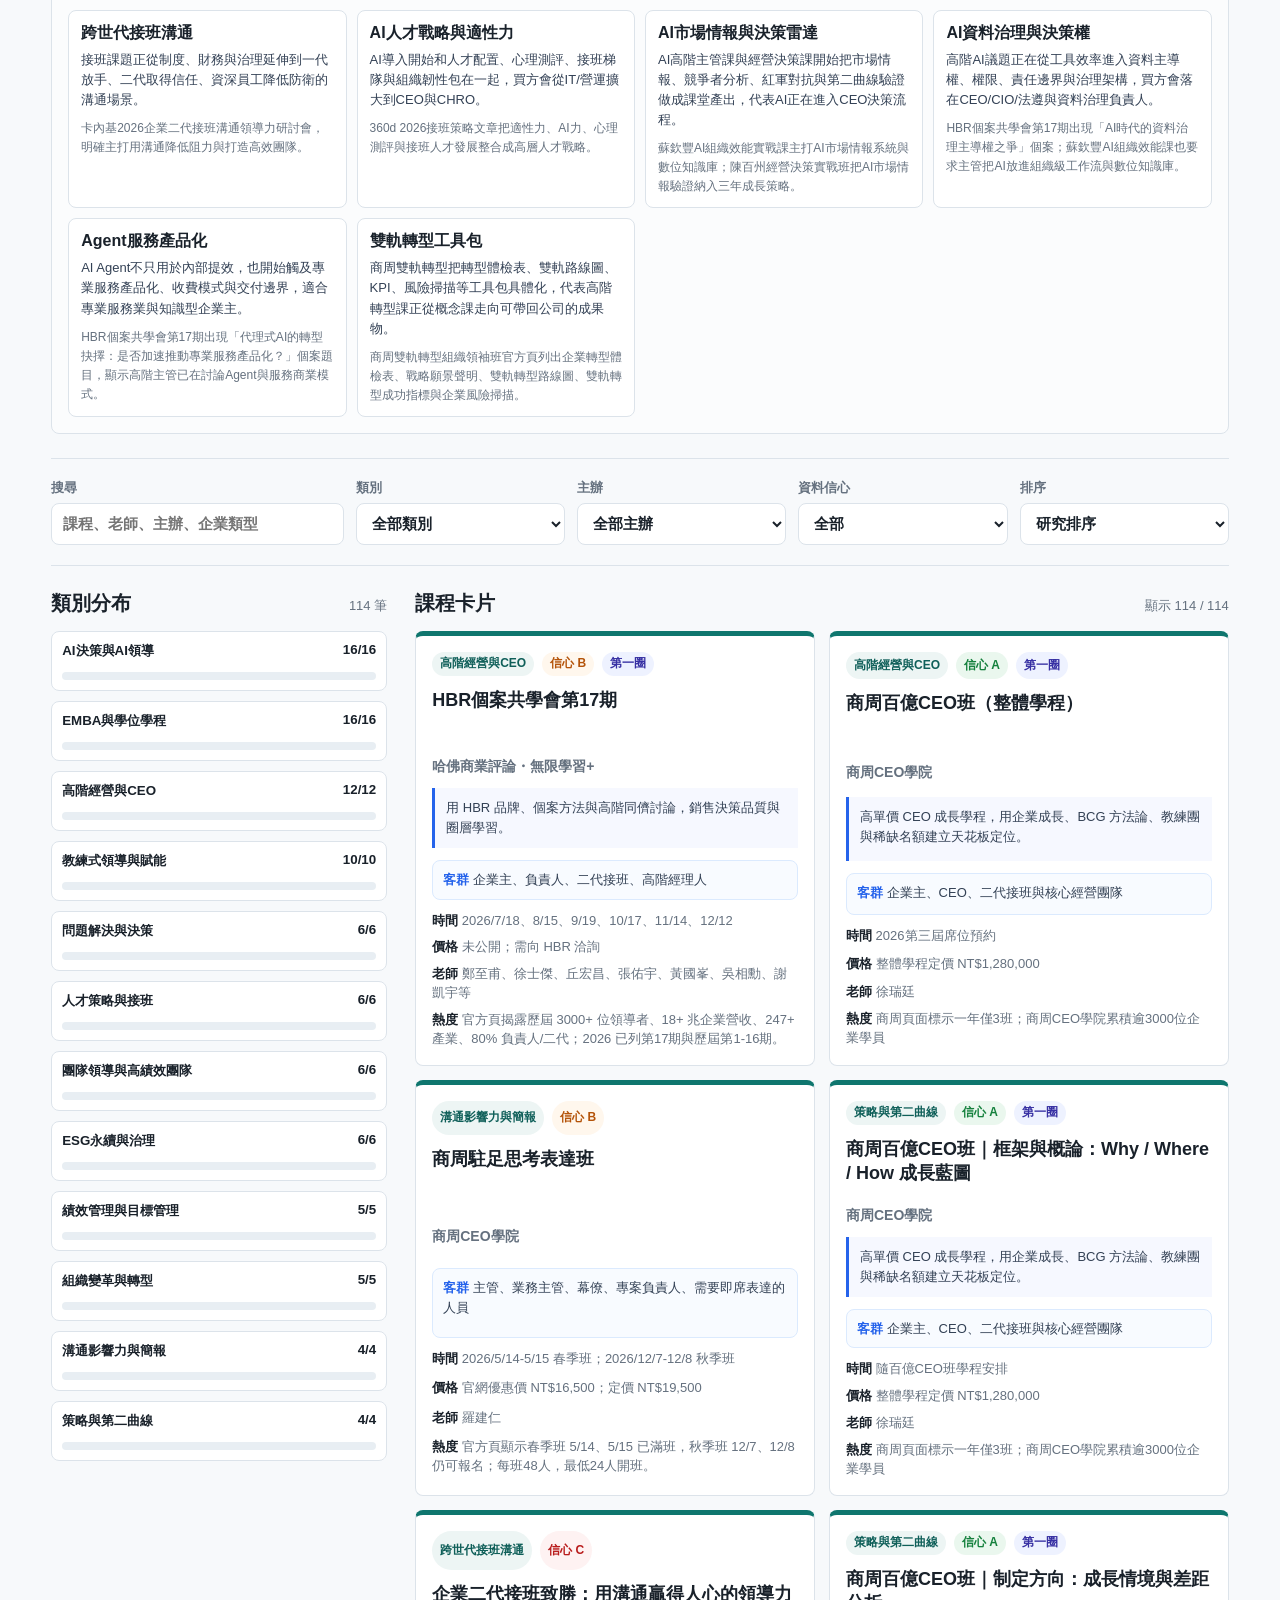
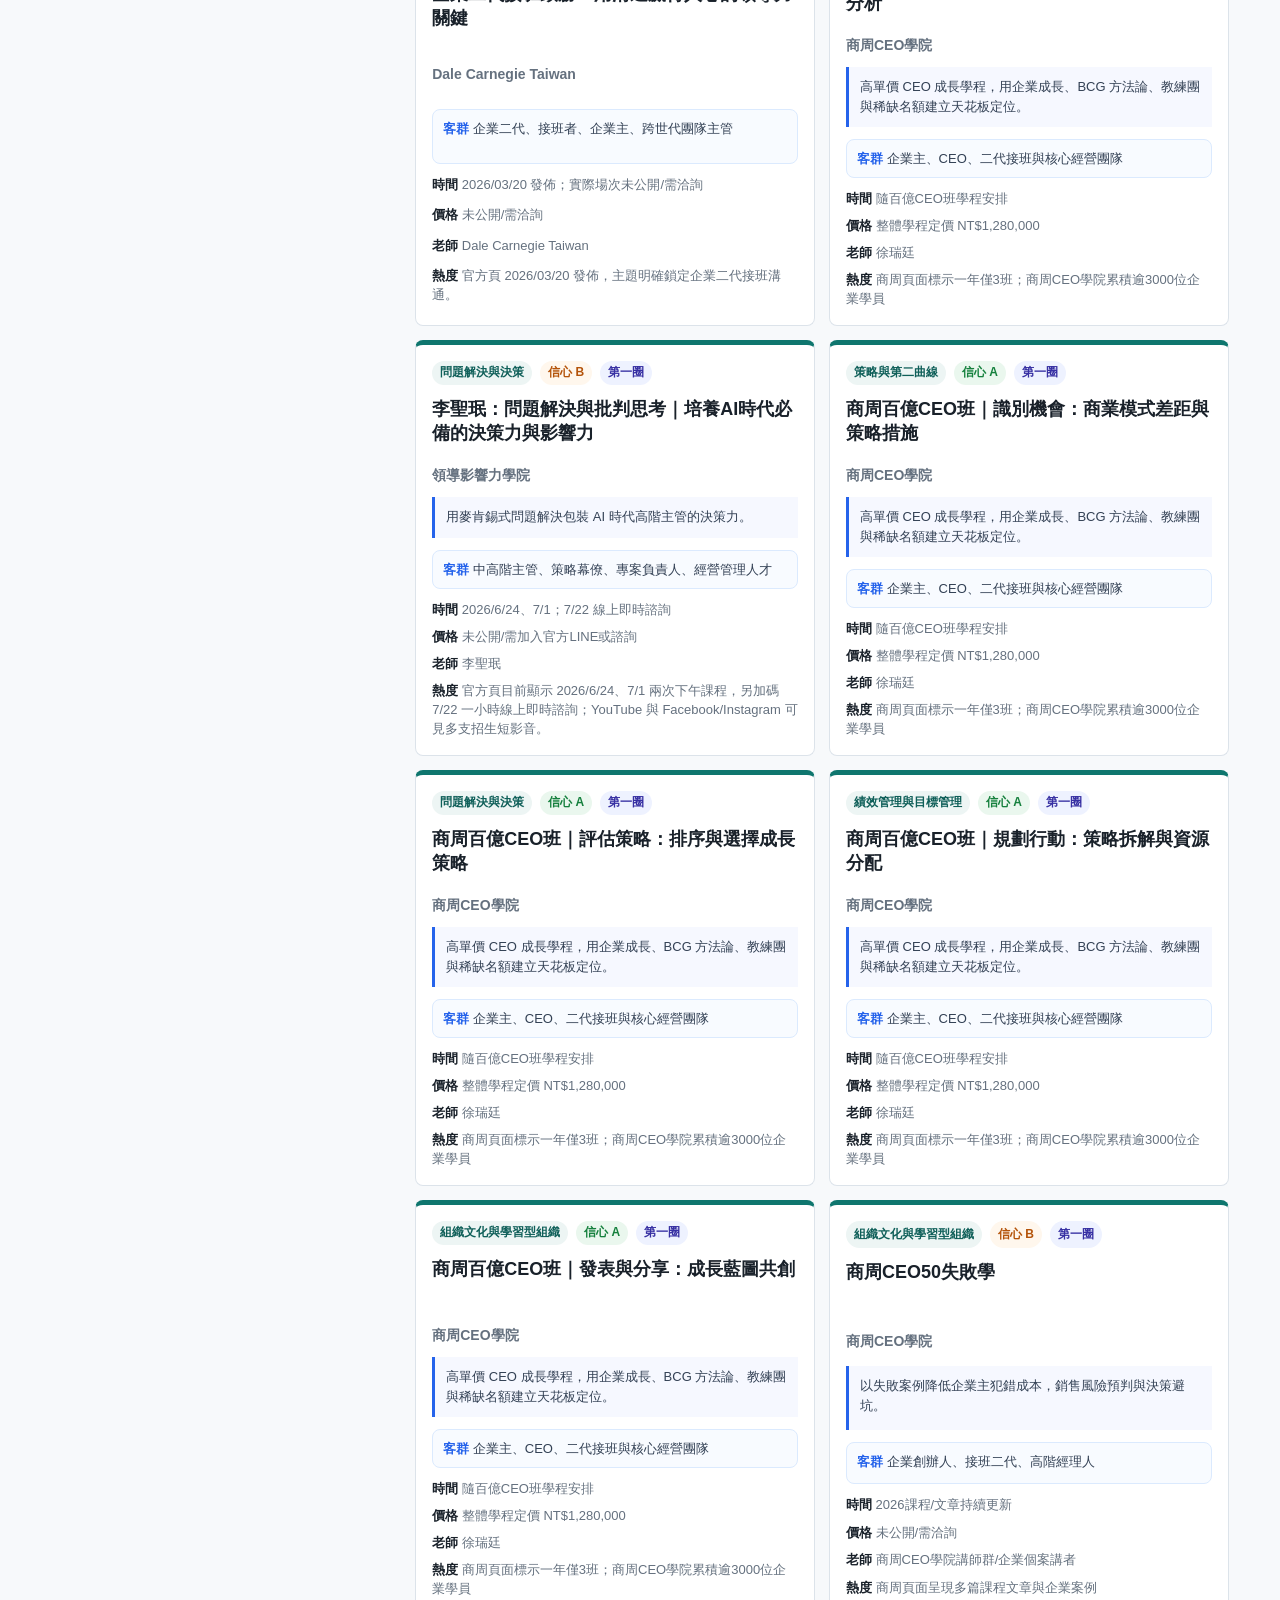
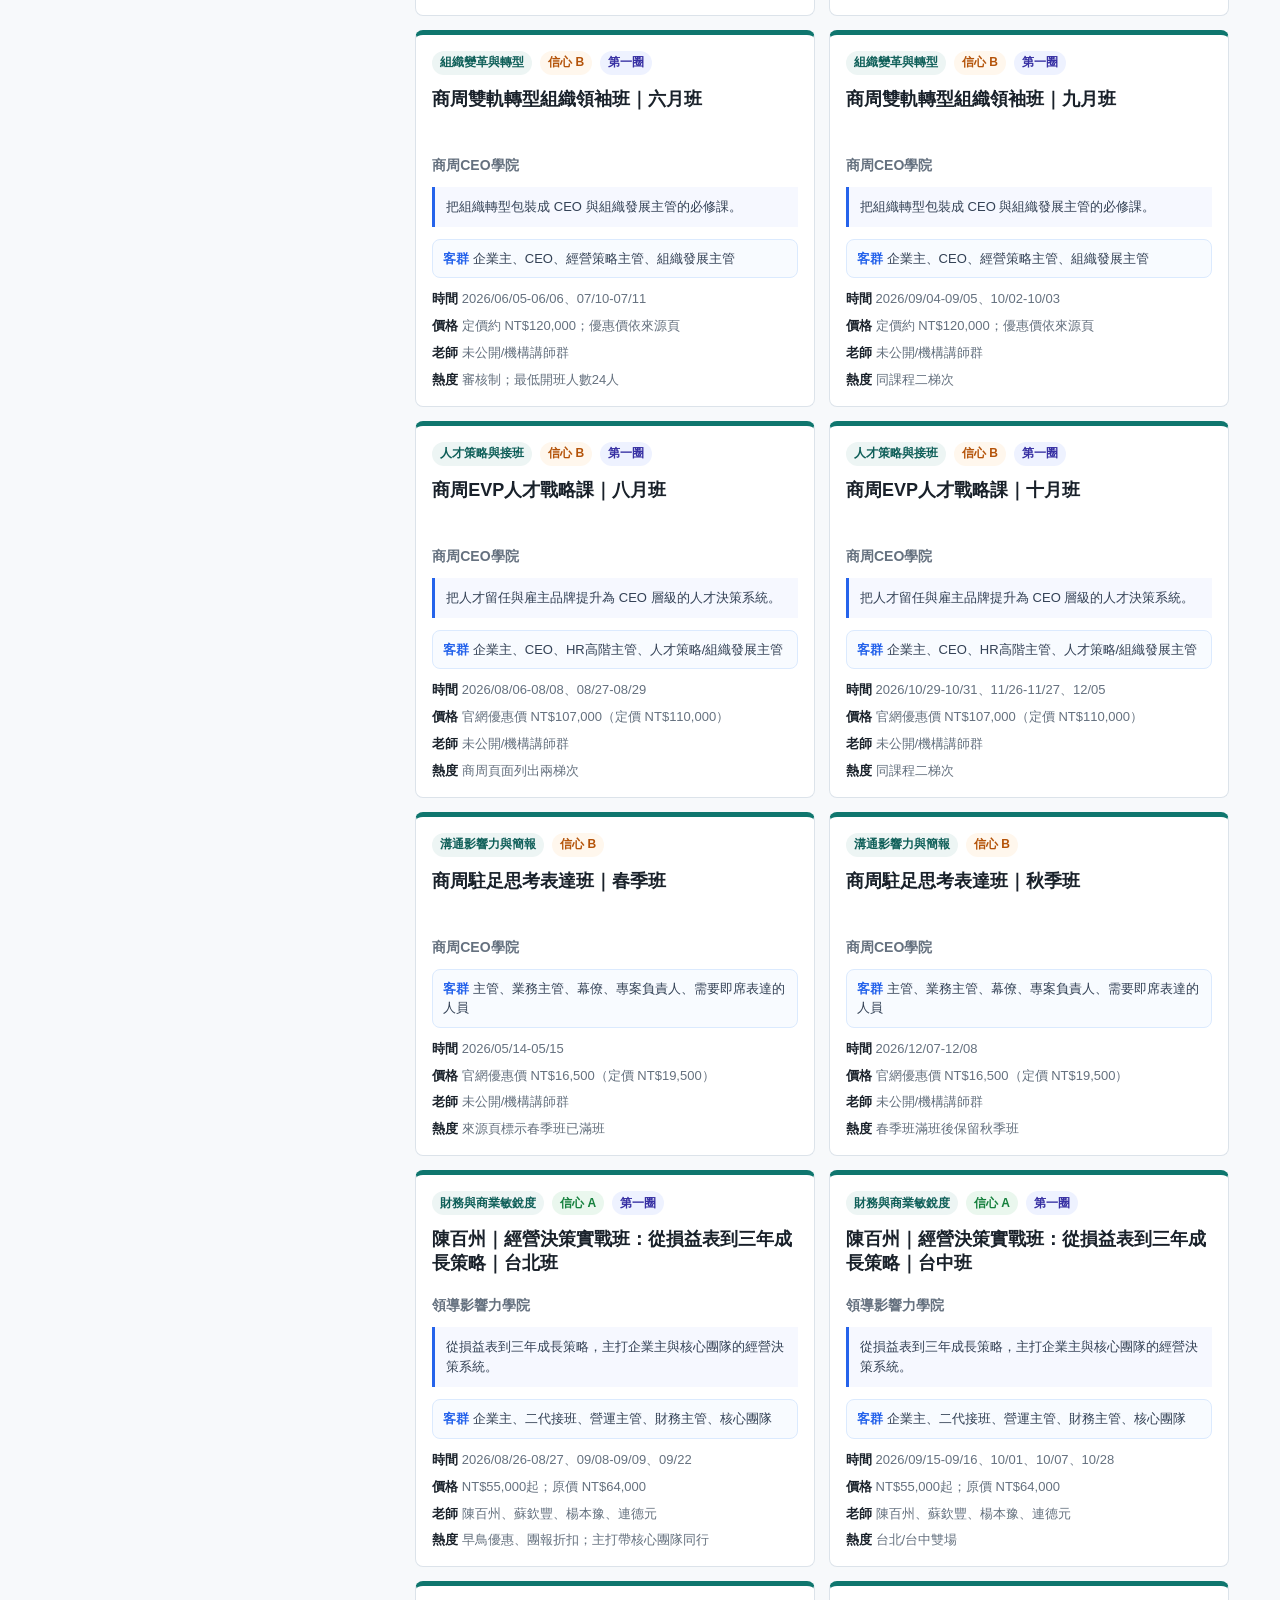
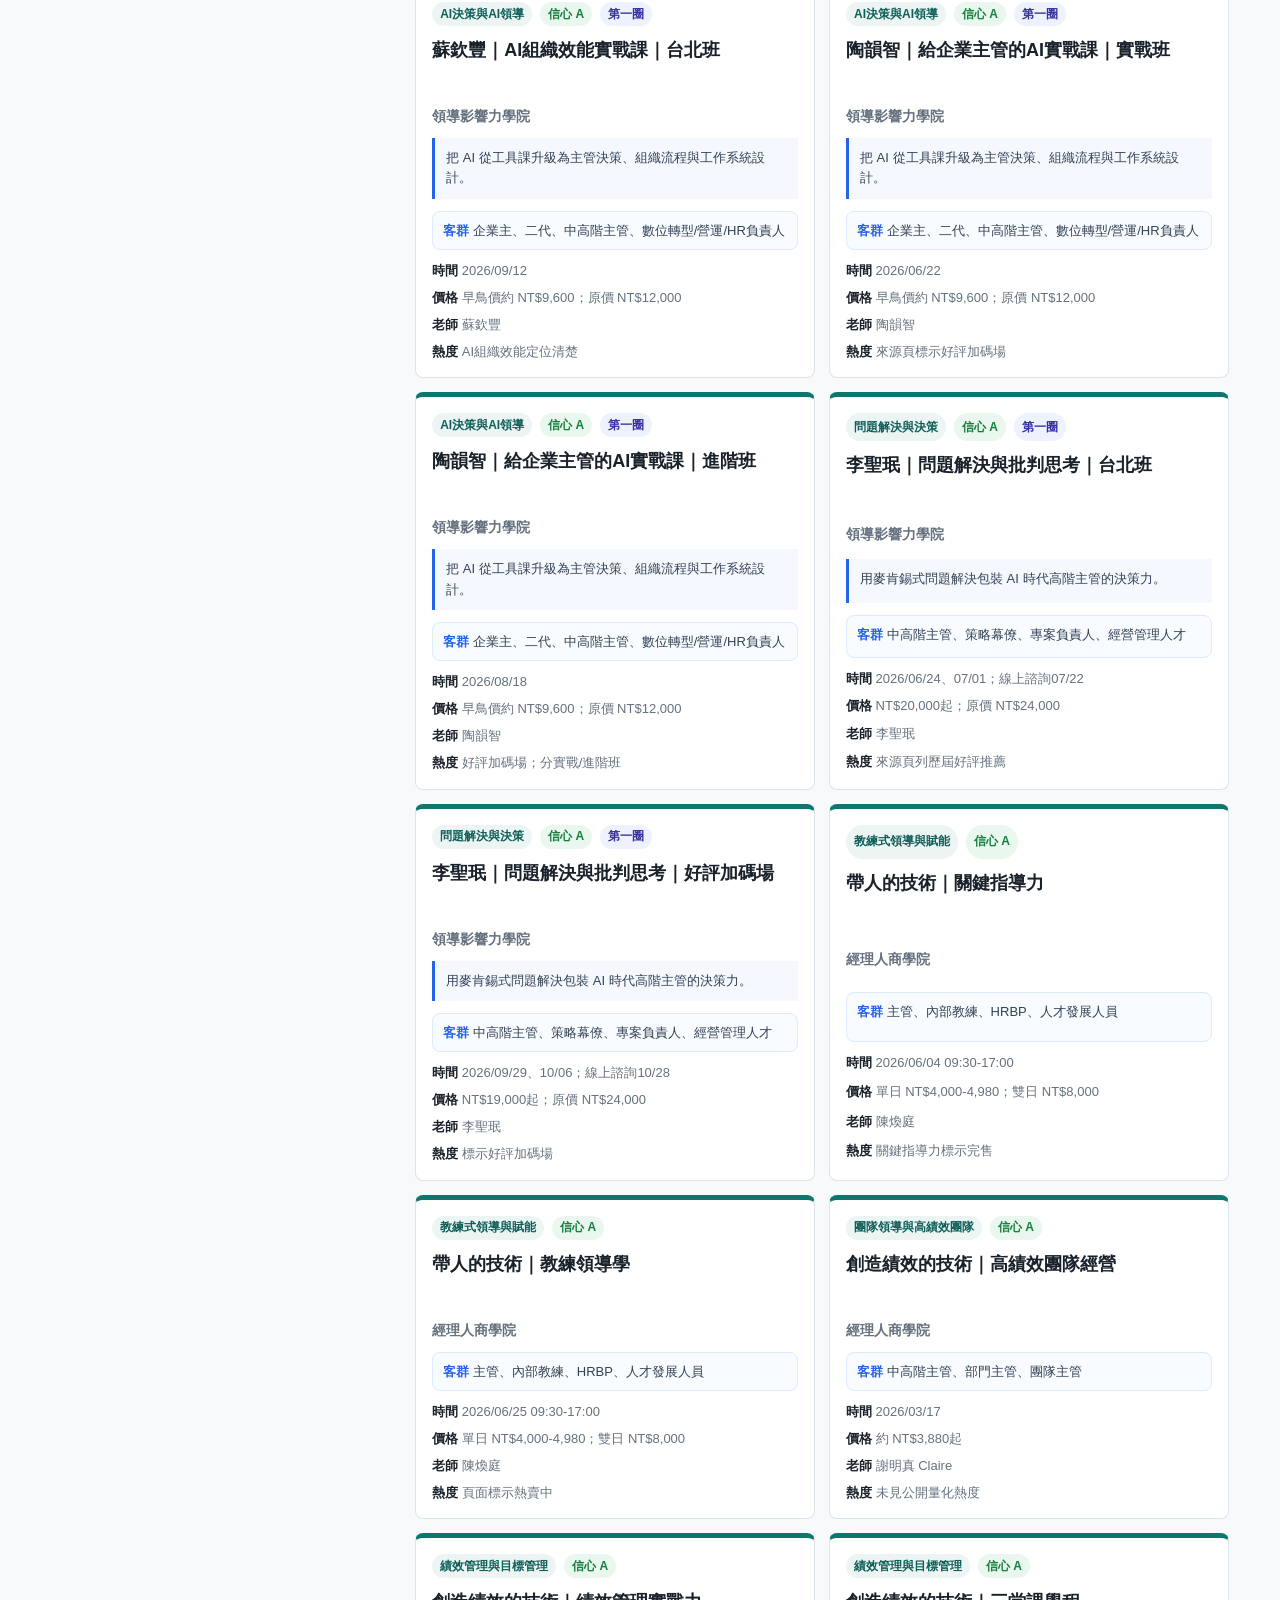
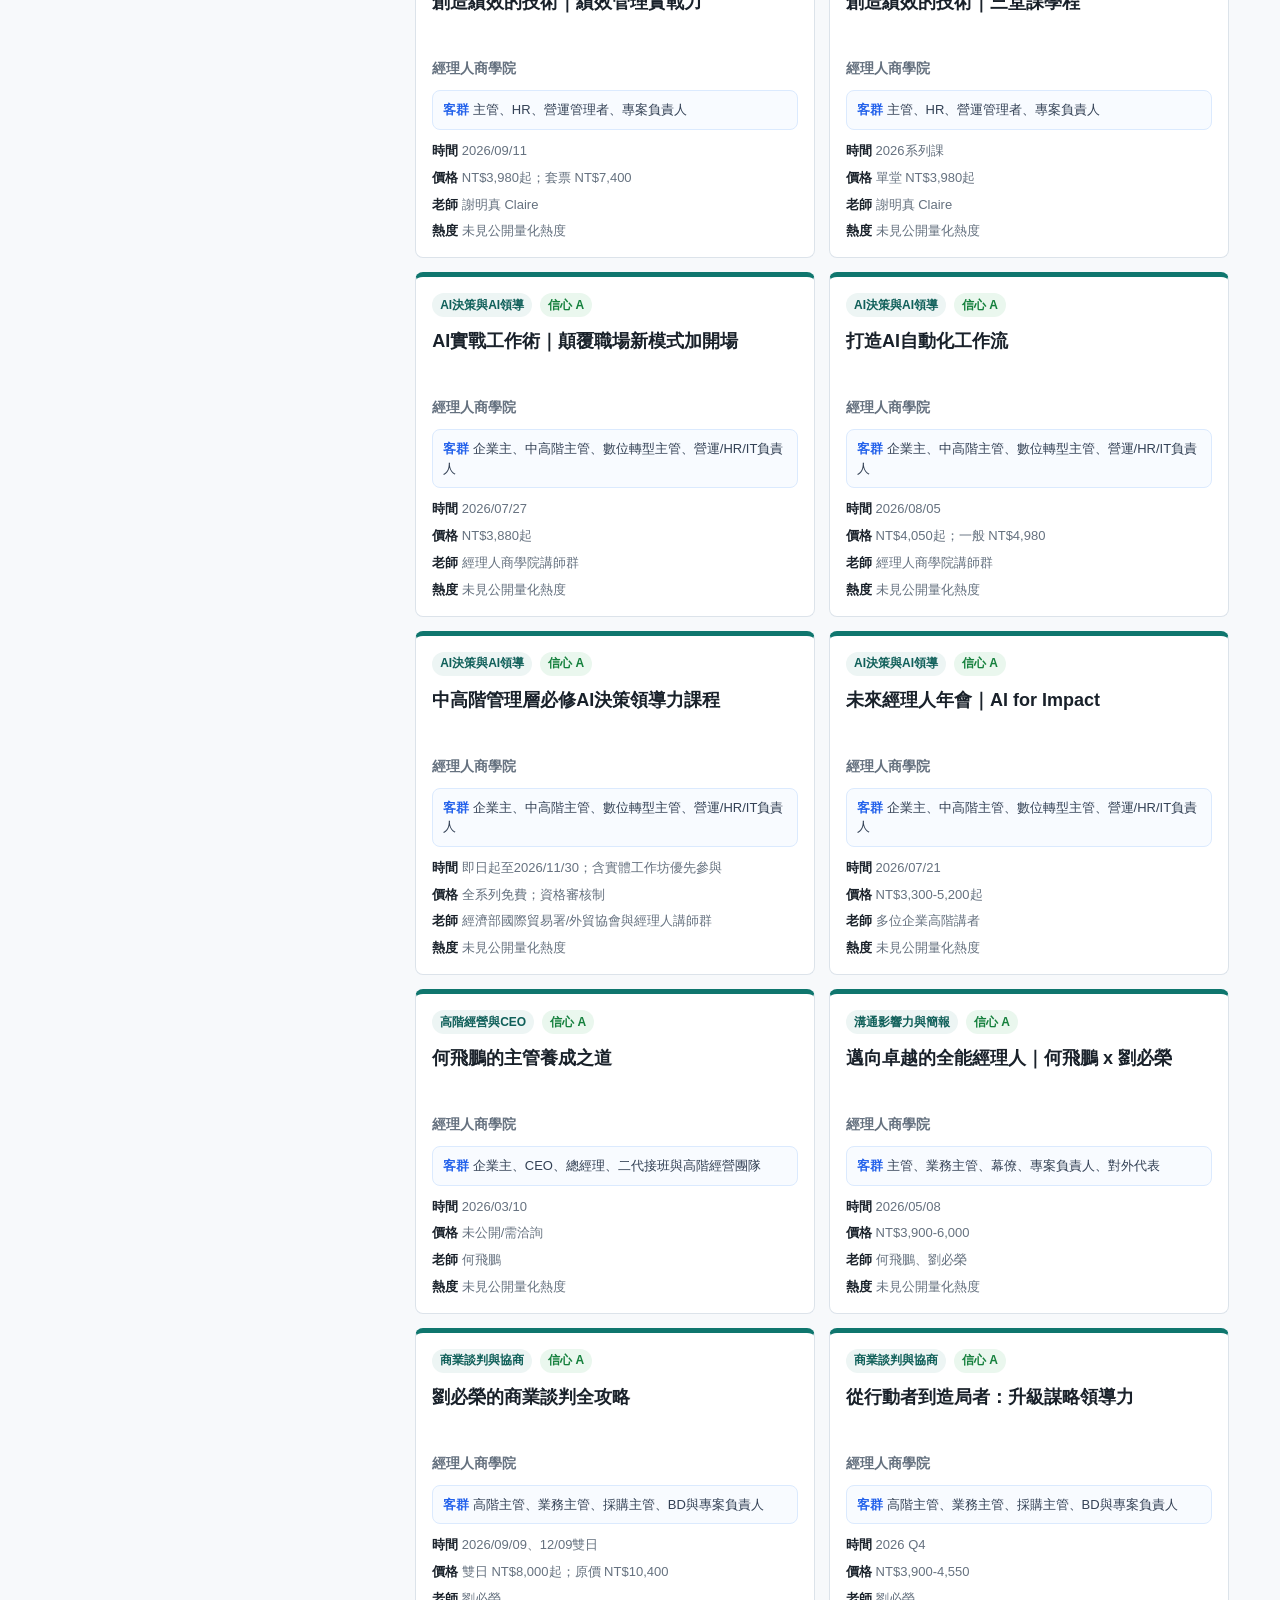
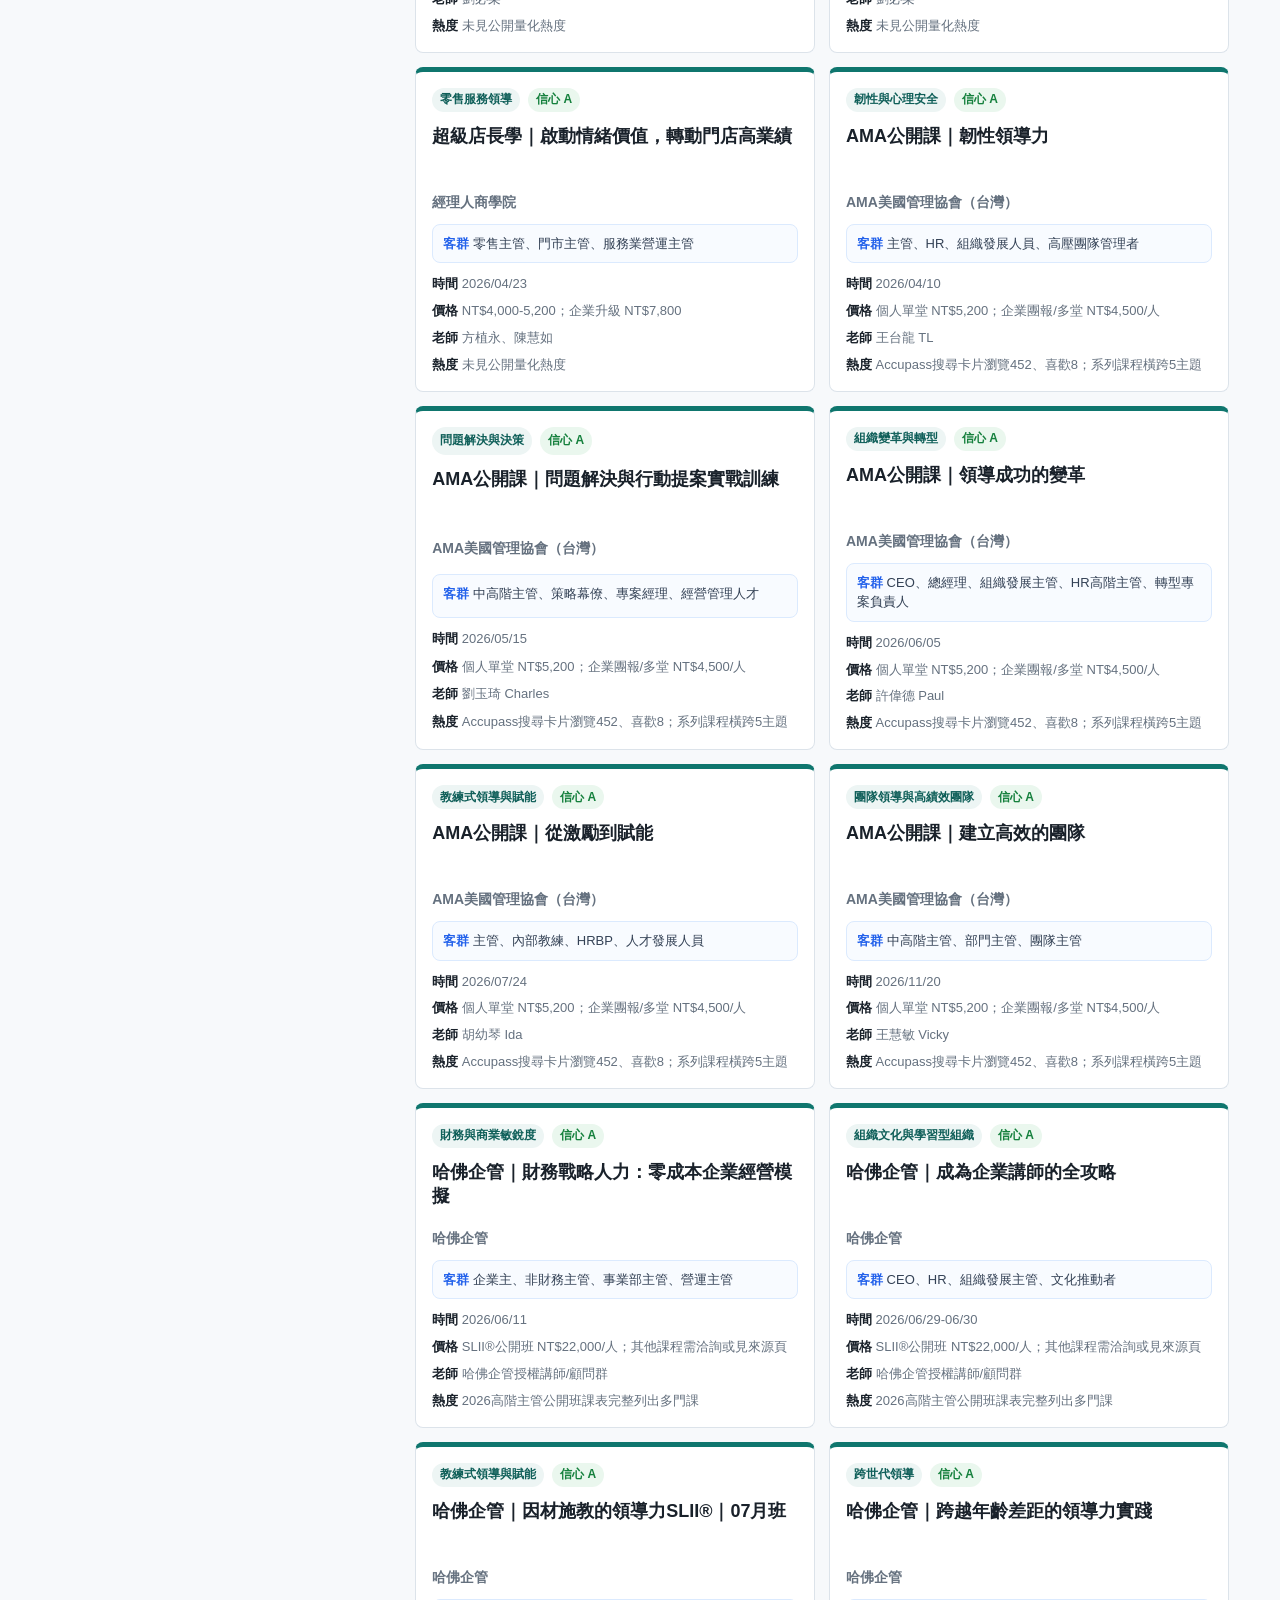
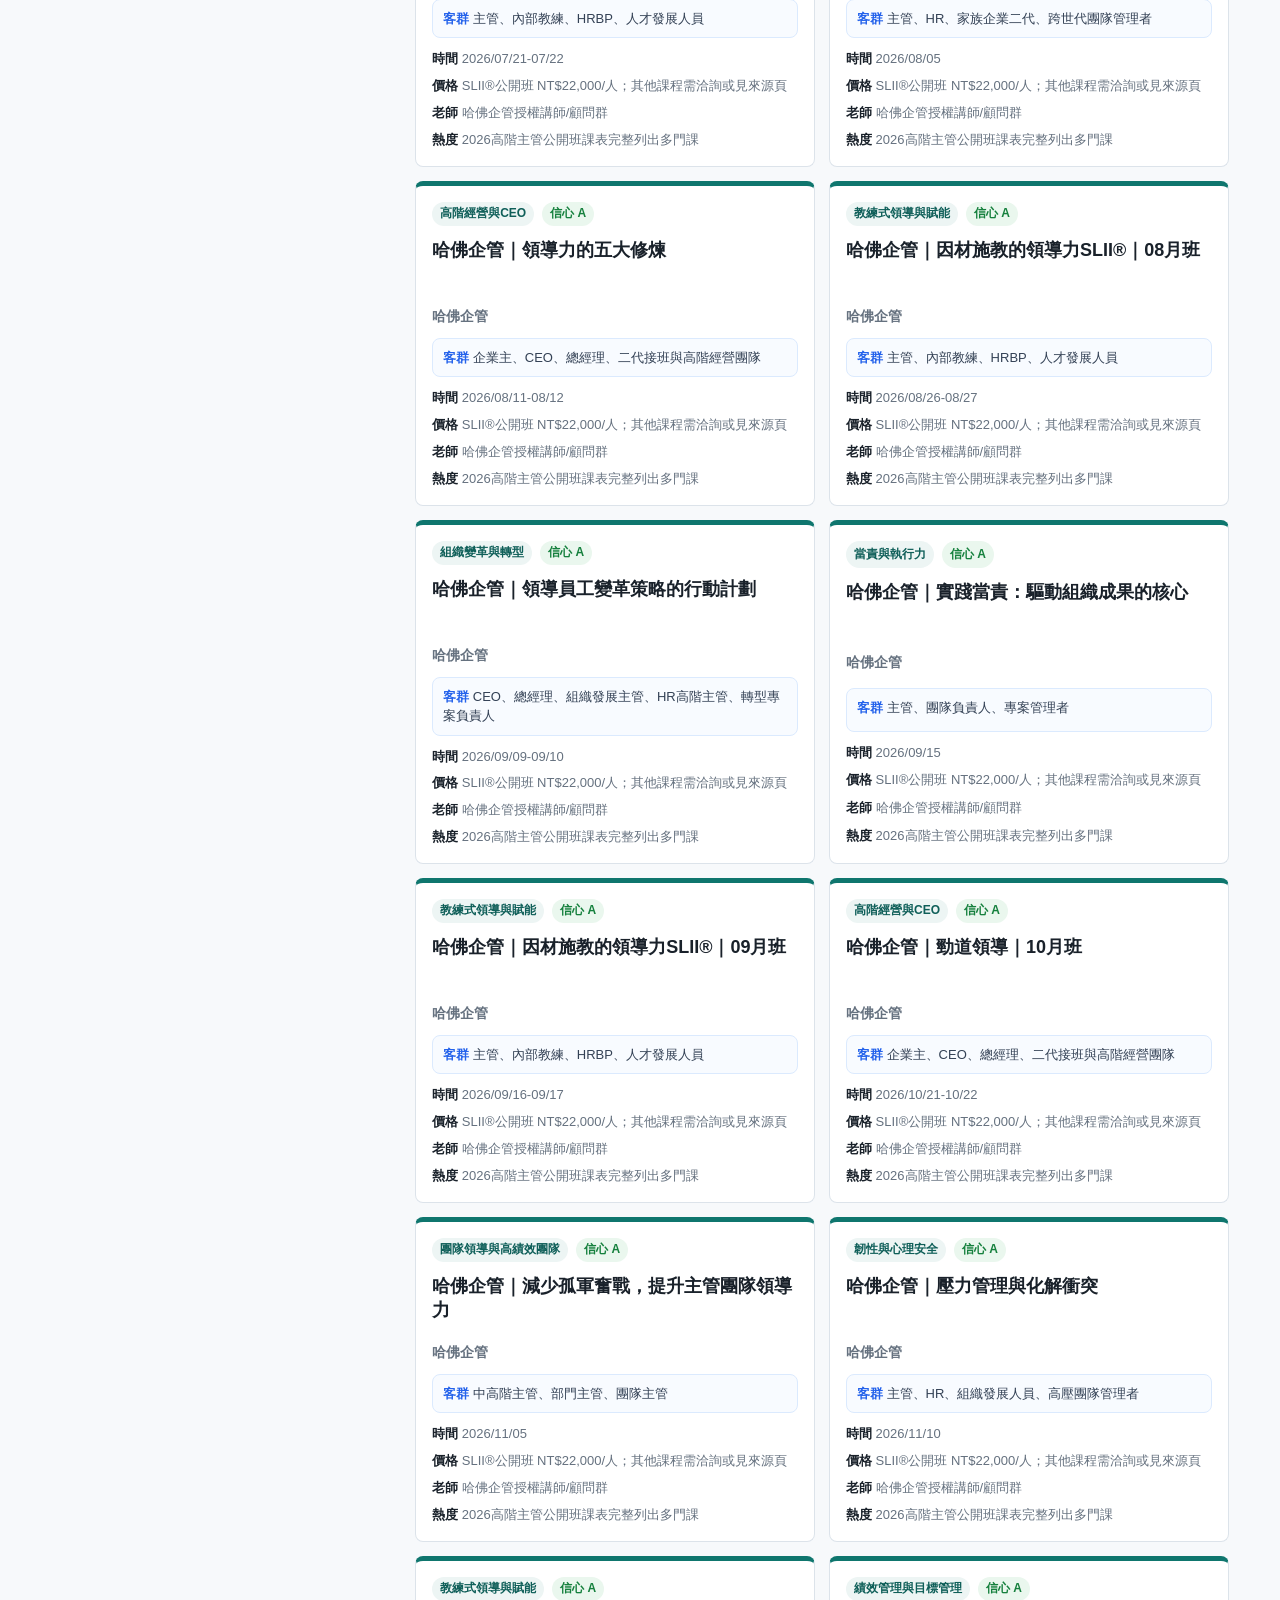
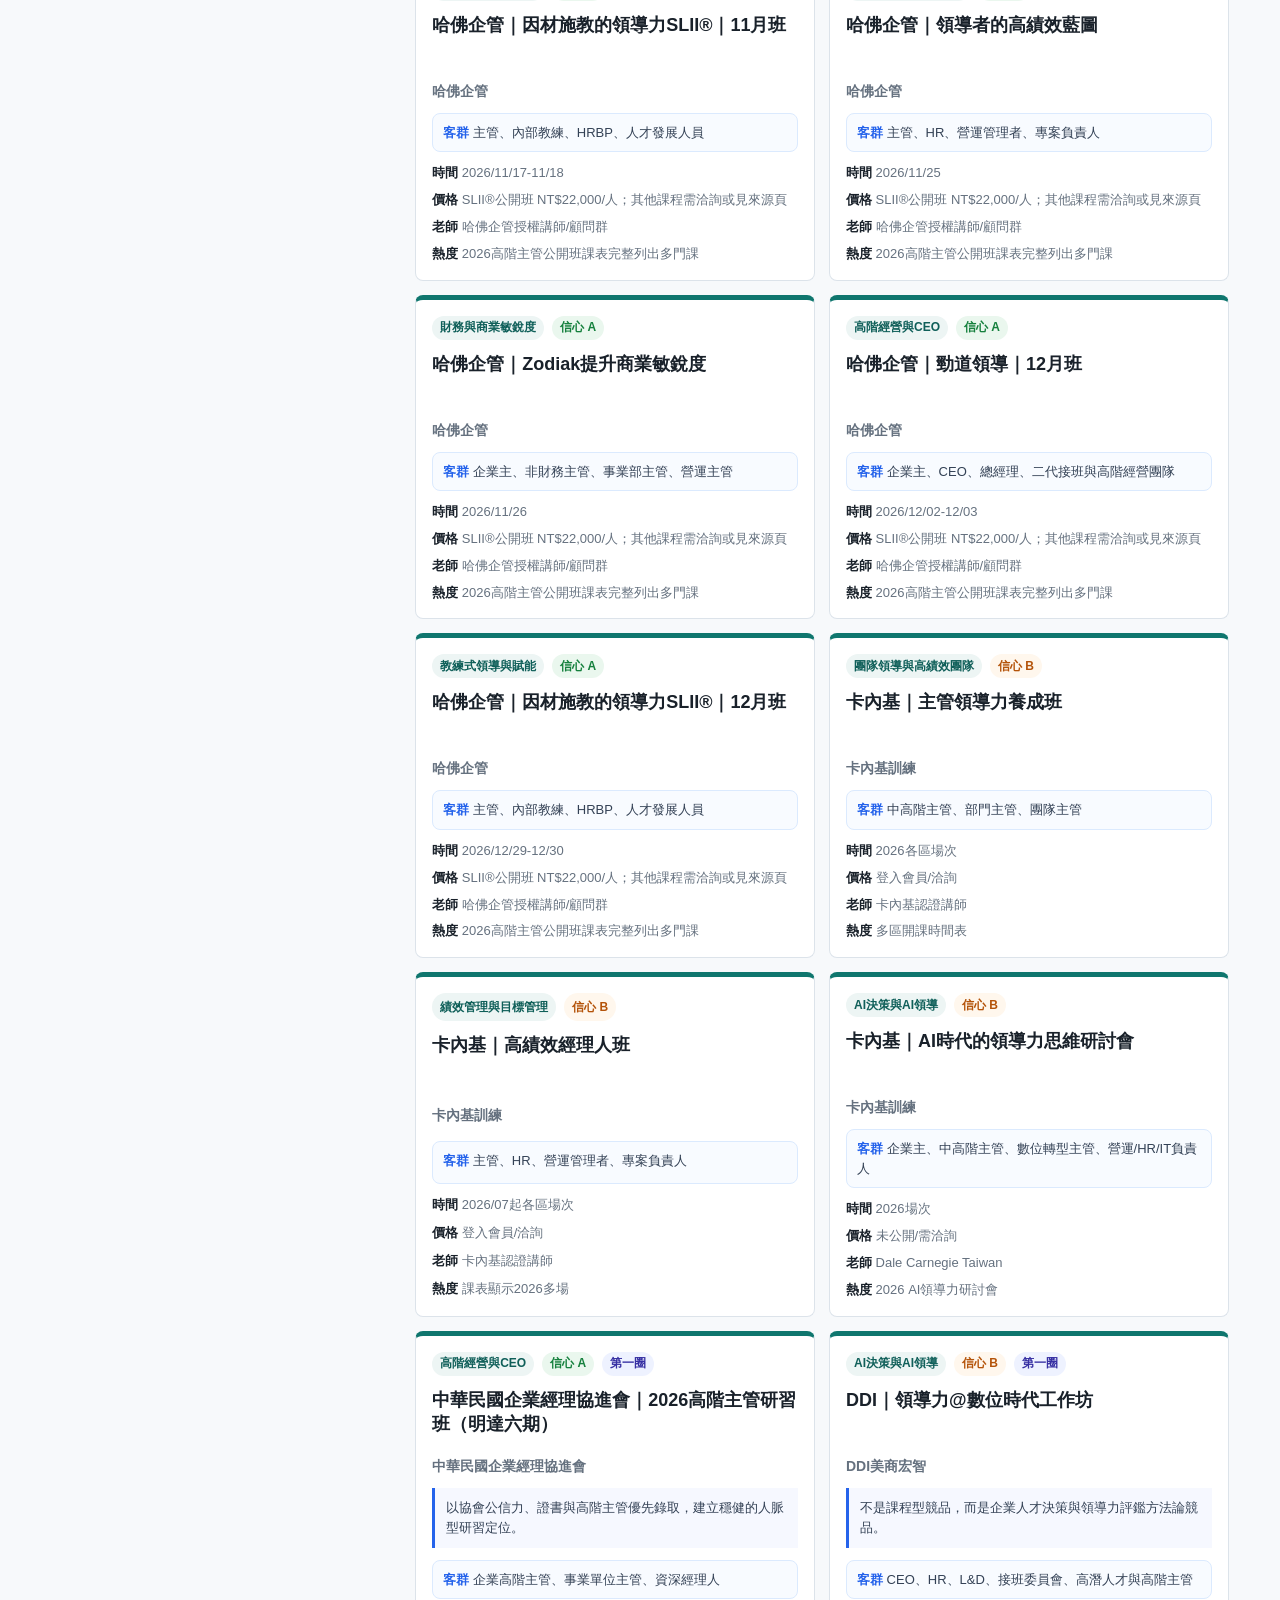
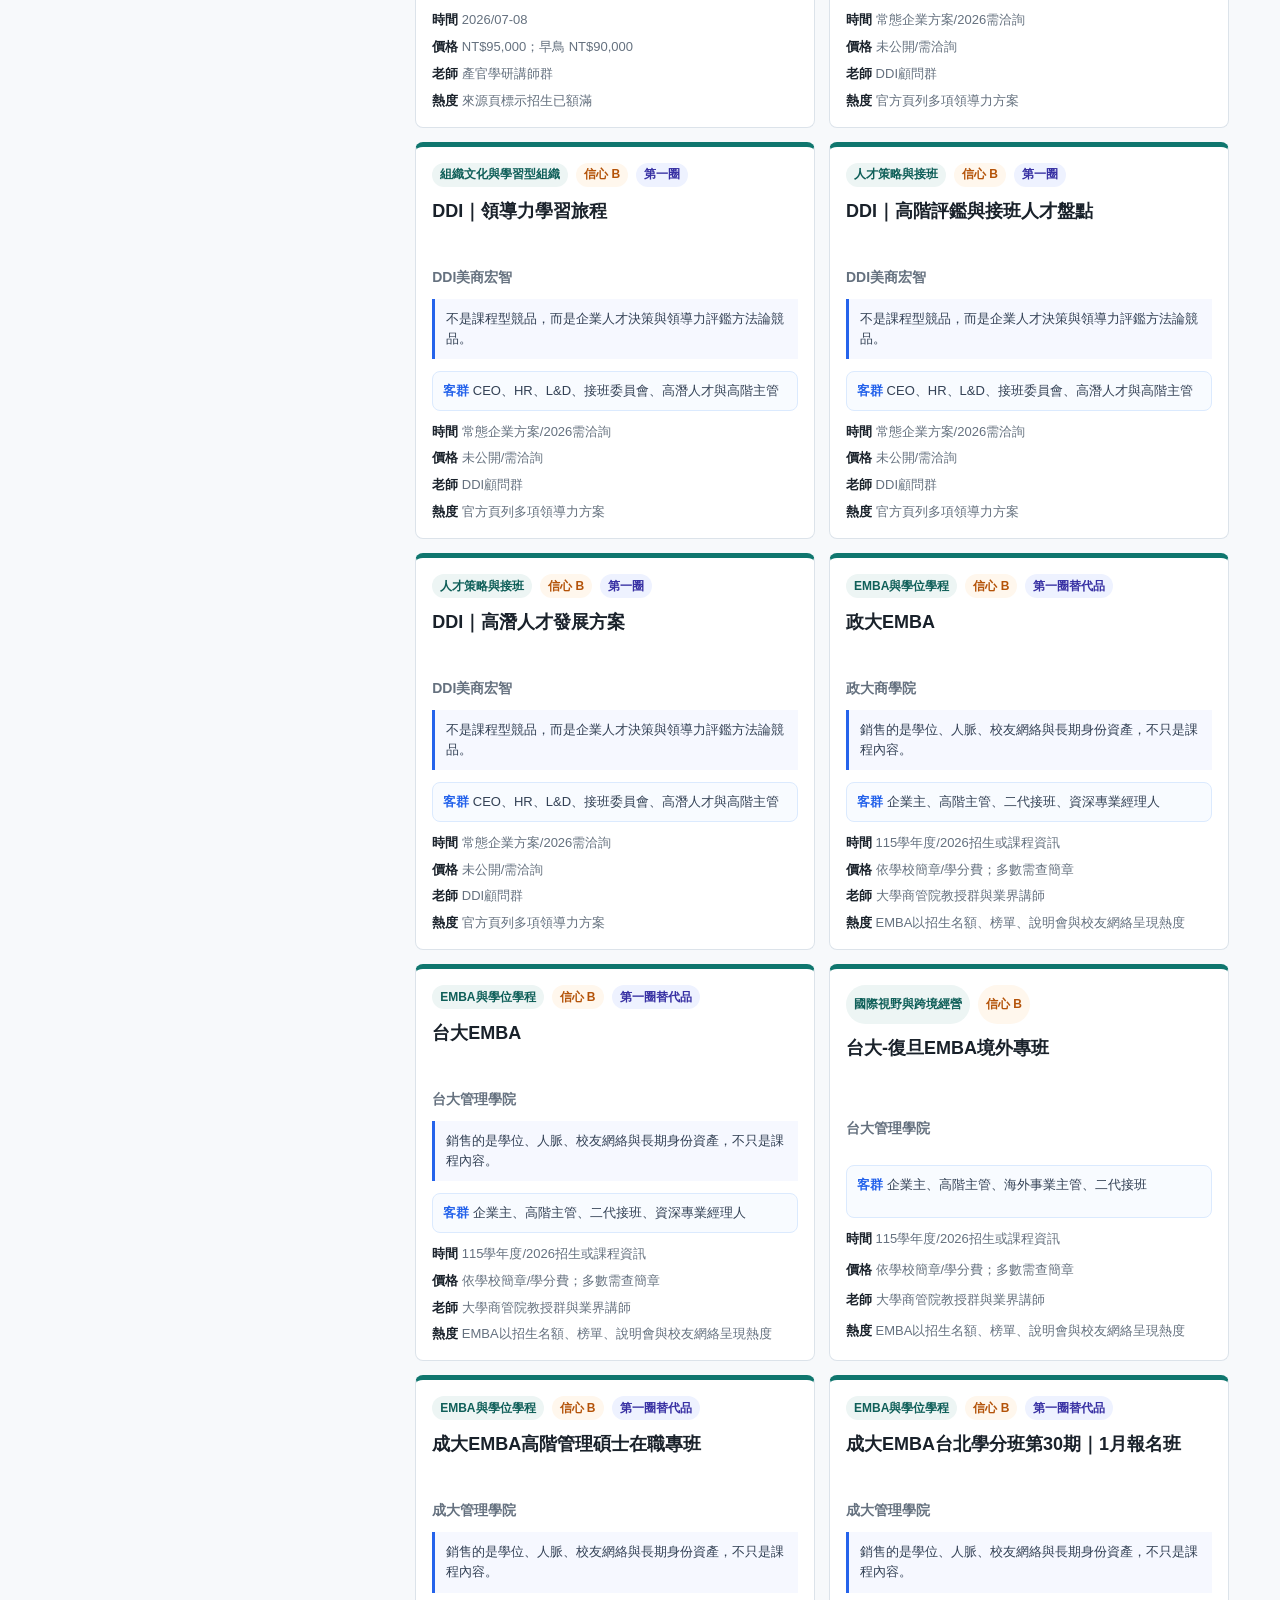
==== commit fecd99e0: "Update recommendation heading brand" ====
--- a/docs/index.html
+++ b/docs/index.html
@@ -46,10 +46,10 @@
         </div>
       </section>
 
-      <section class="recommendation-band" aria-label="遠見領導力學院建議開課">
+      <section class="recommendation-band" aria-label="領導影響力學院建議開課">
         <div class="section-title">
           <div>
-            <h2>建議遠見領導力學院優先開課</h2>
+            <h2>建議領導影響力學院優先開課</h2>
             <p id="recommendationSummary"></p>
           </div>
           <span id="recommendationUpdated">-</span>
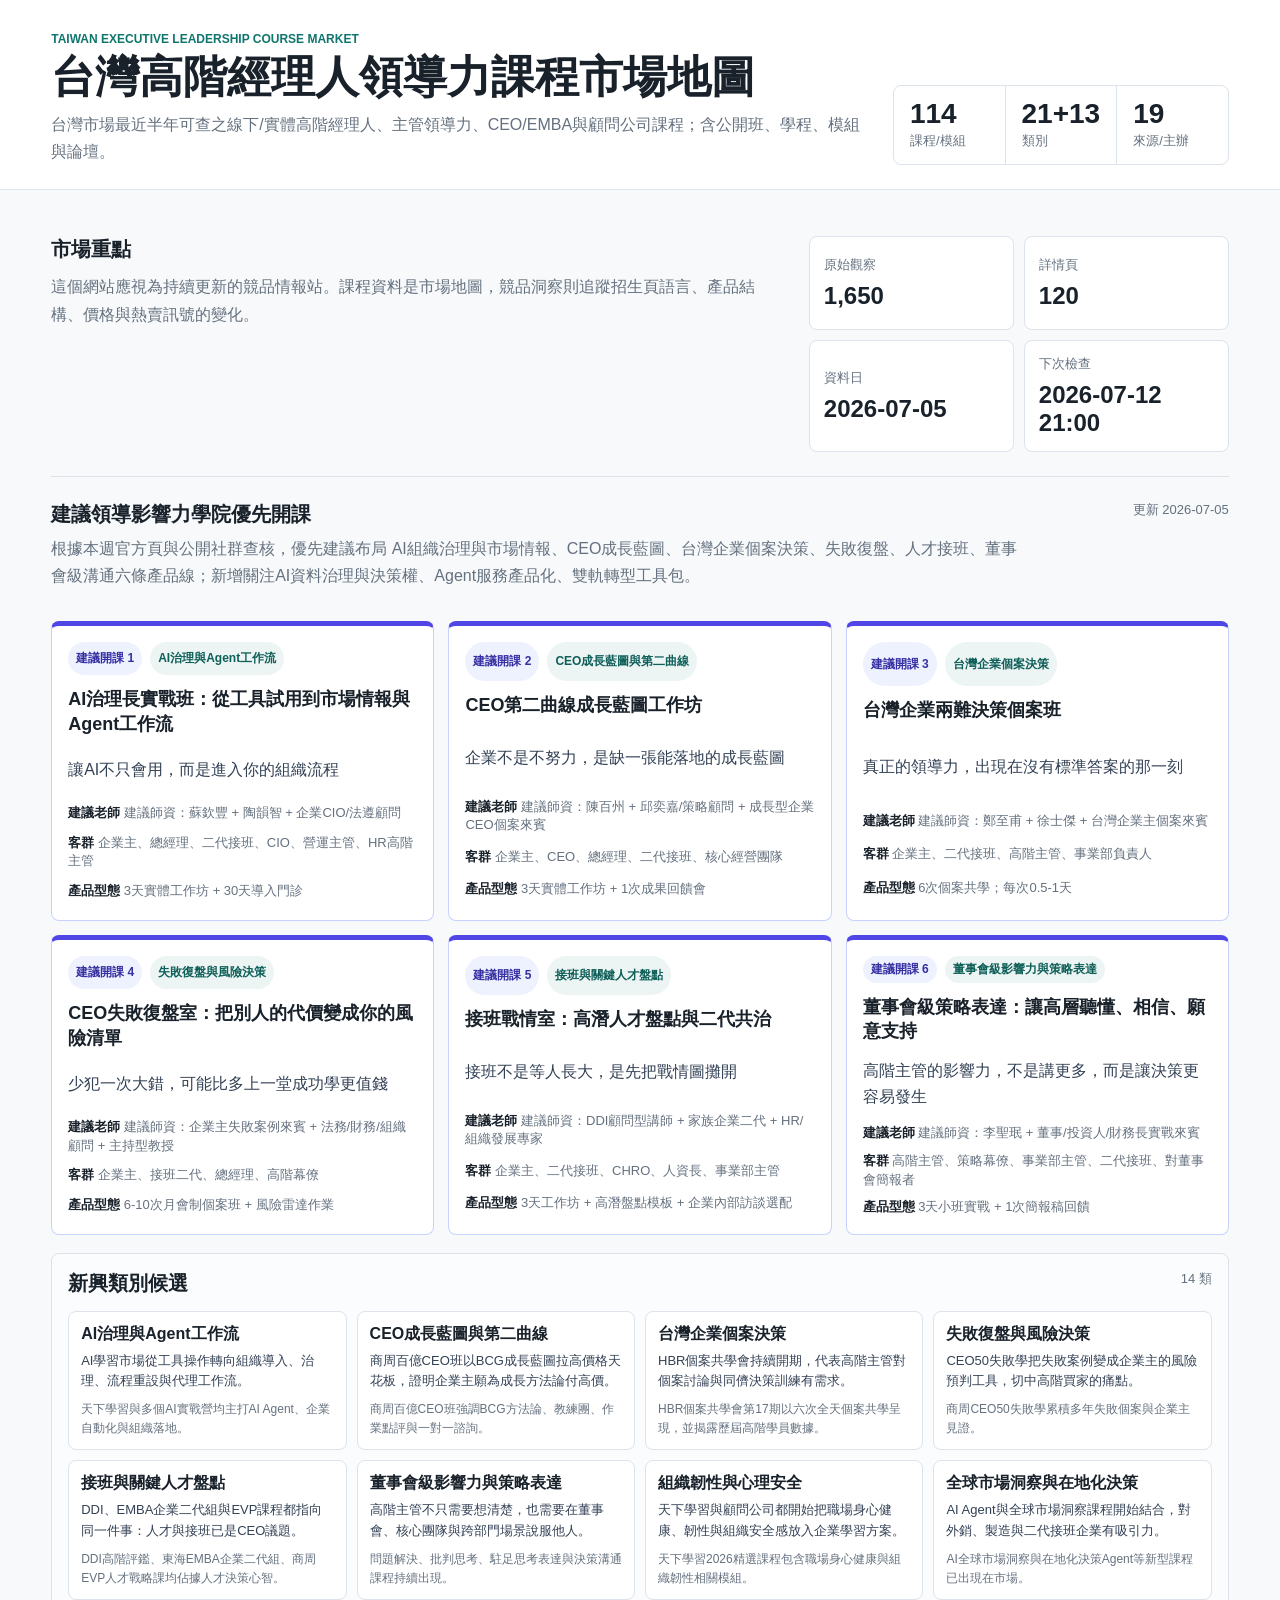
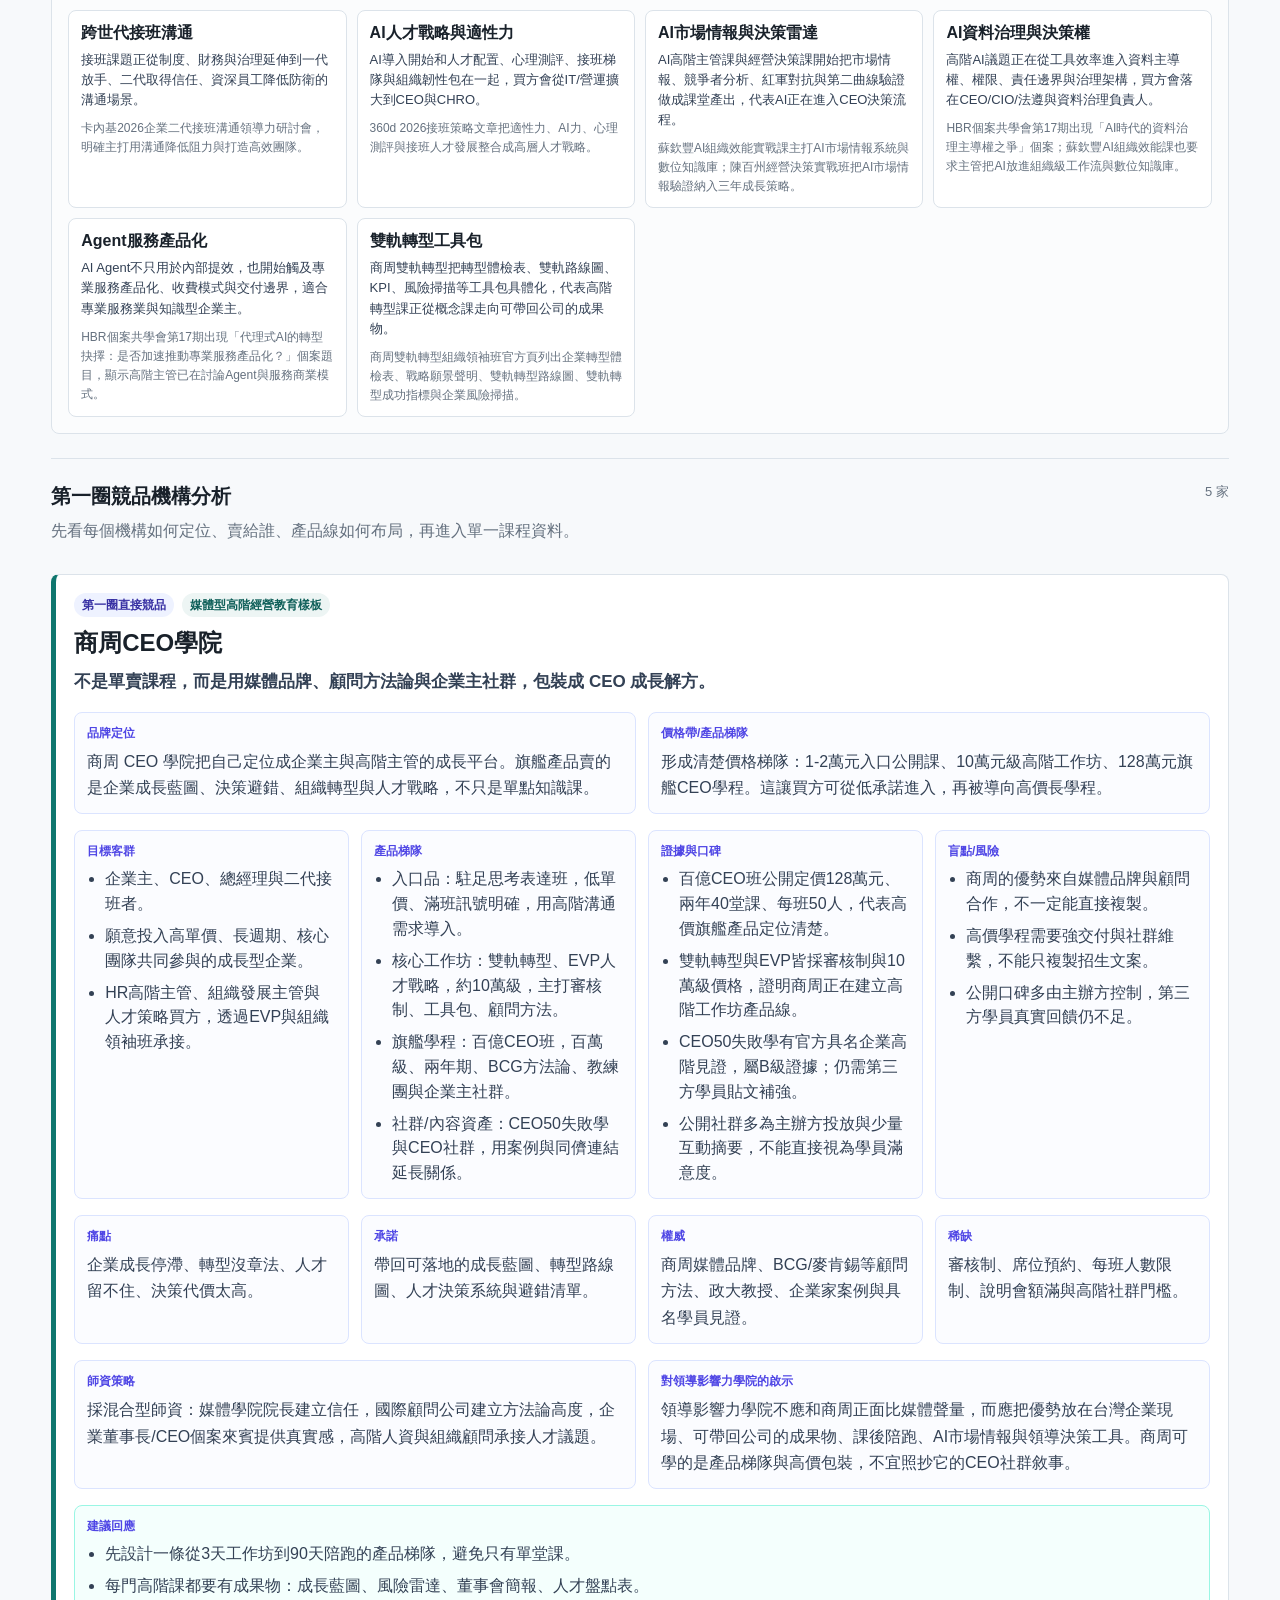
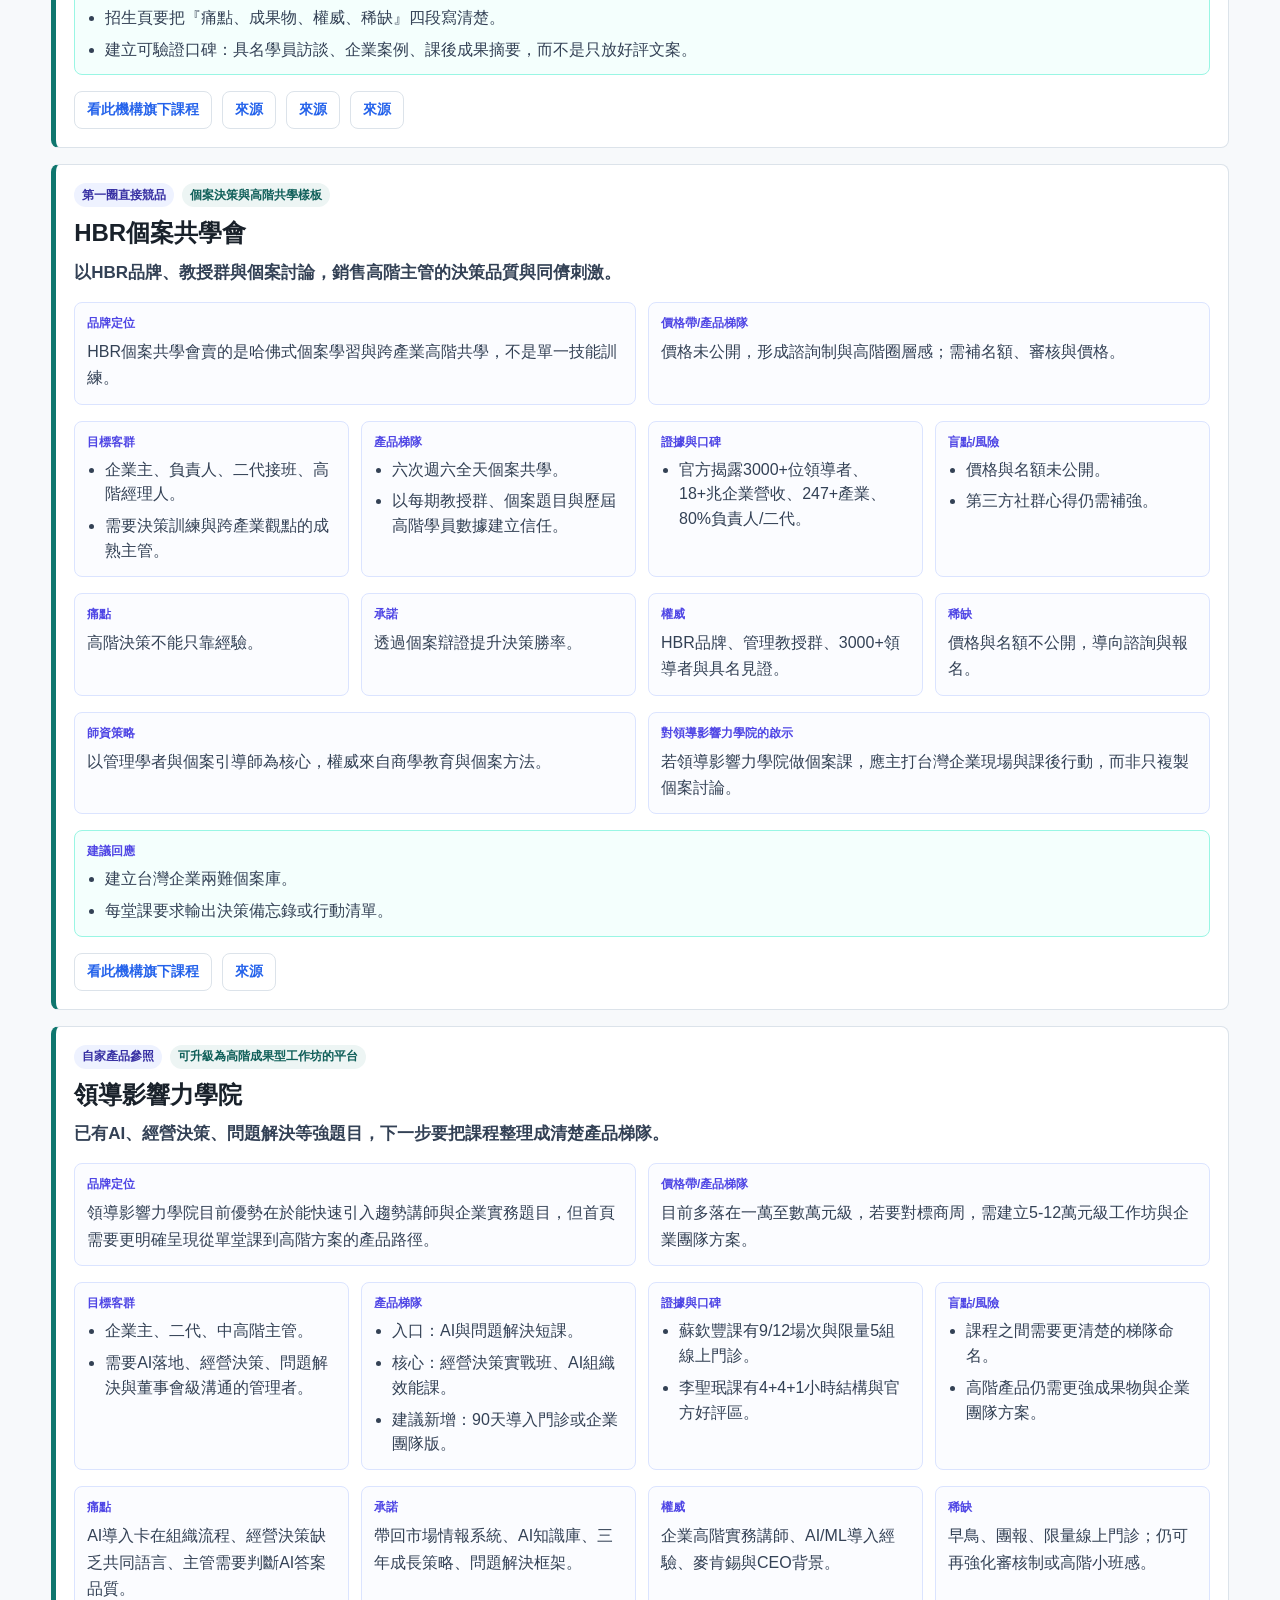
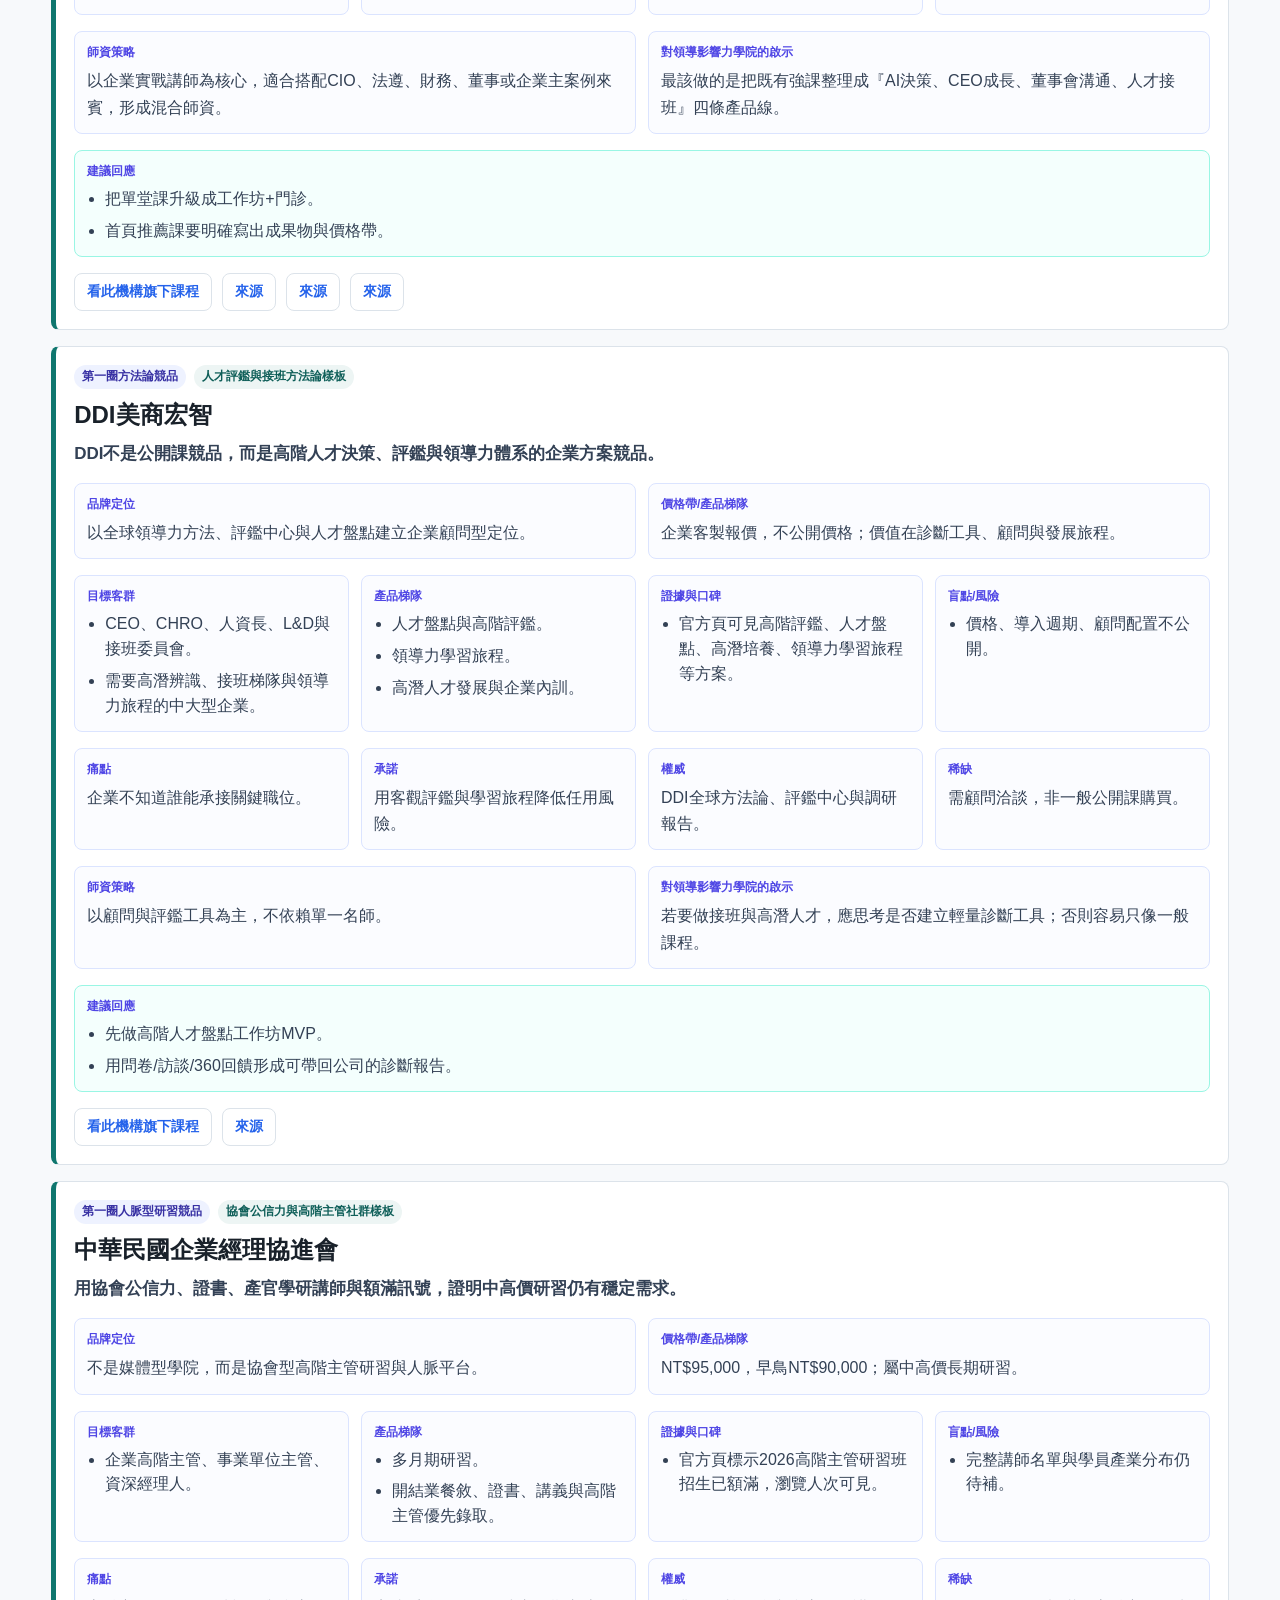
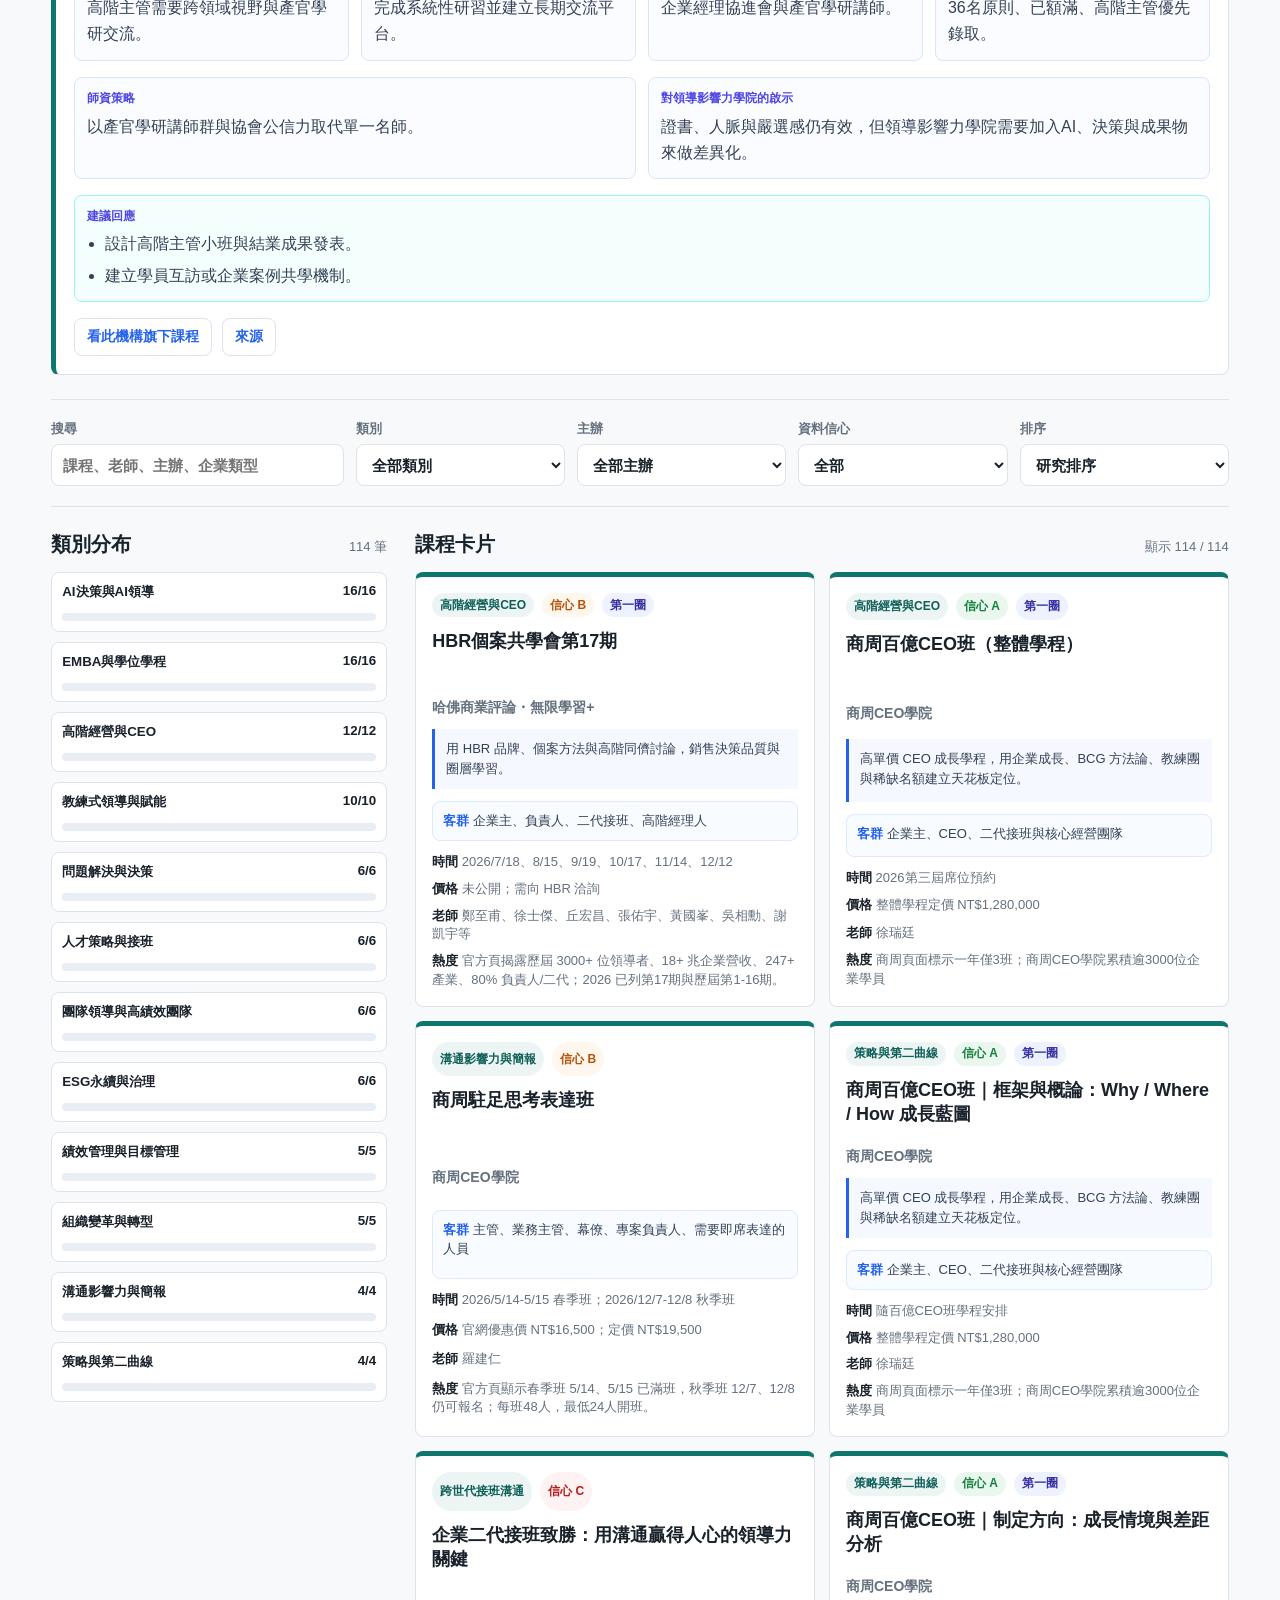
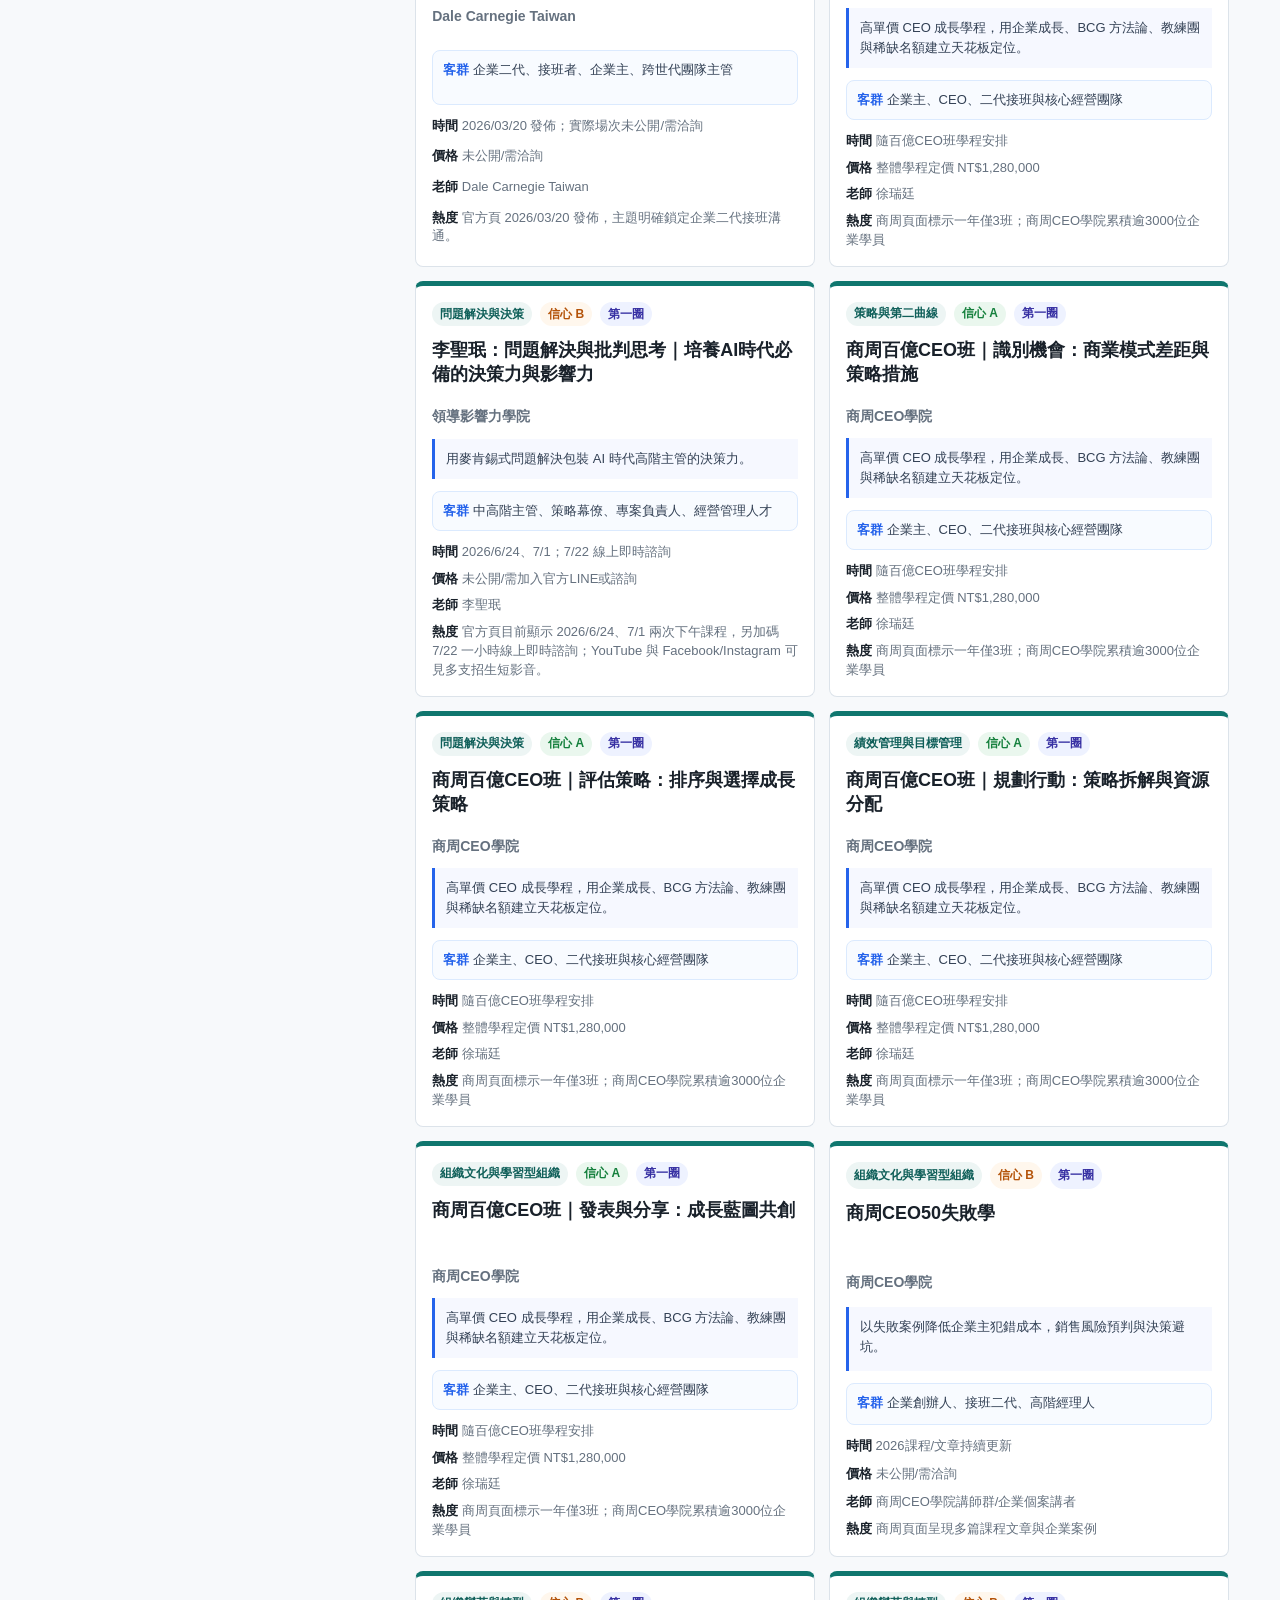
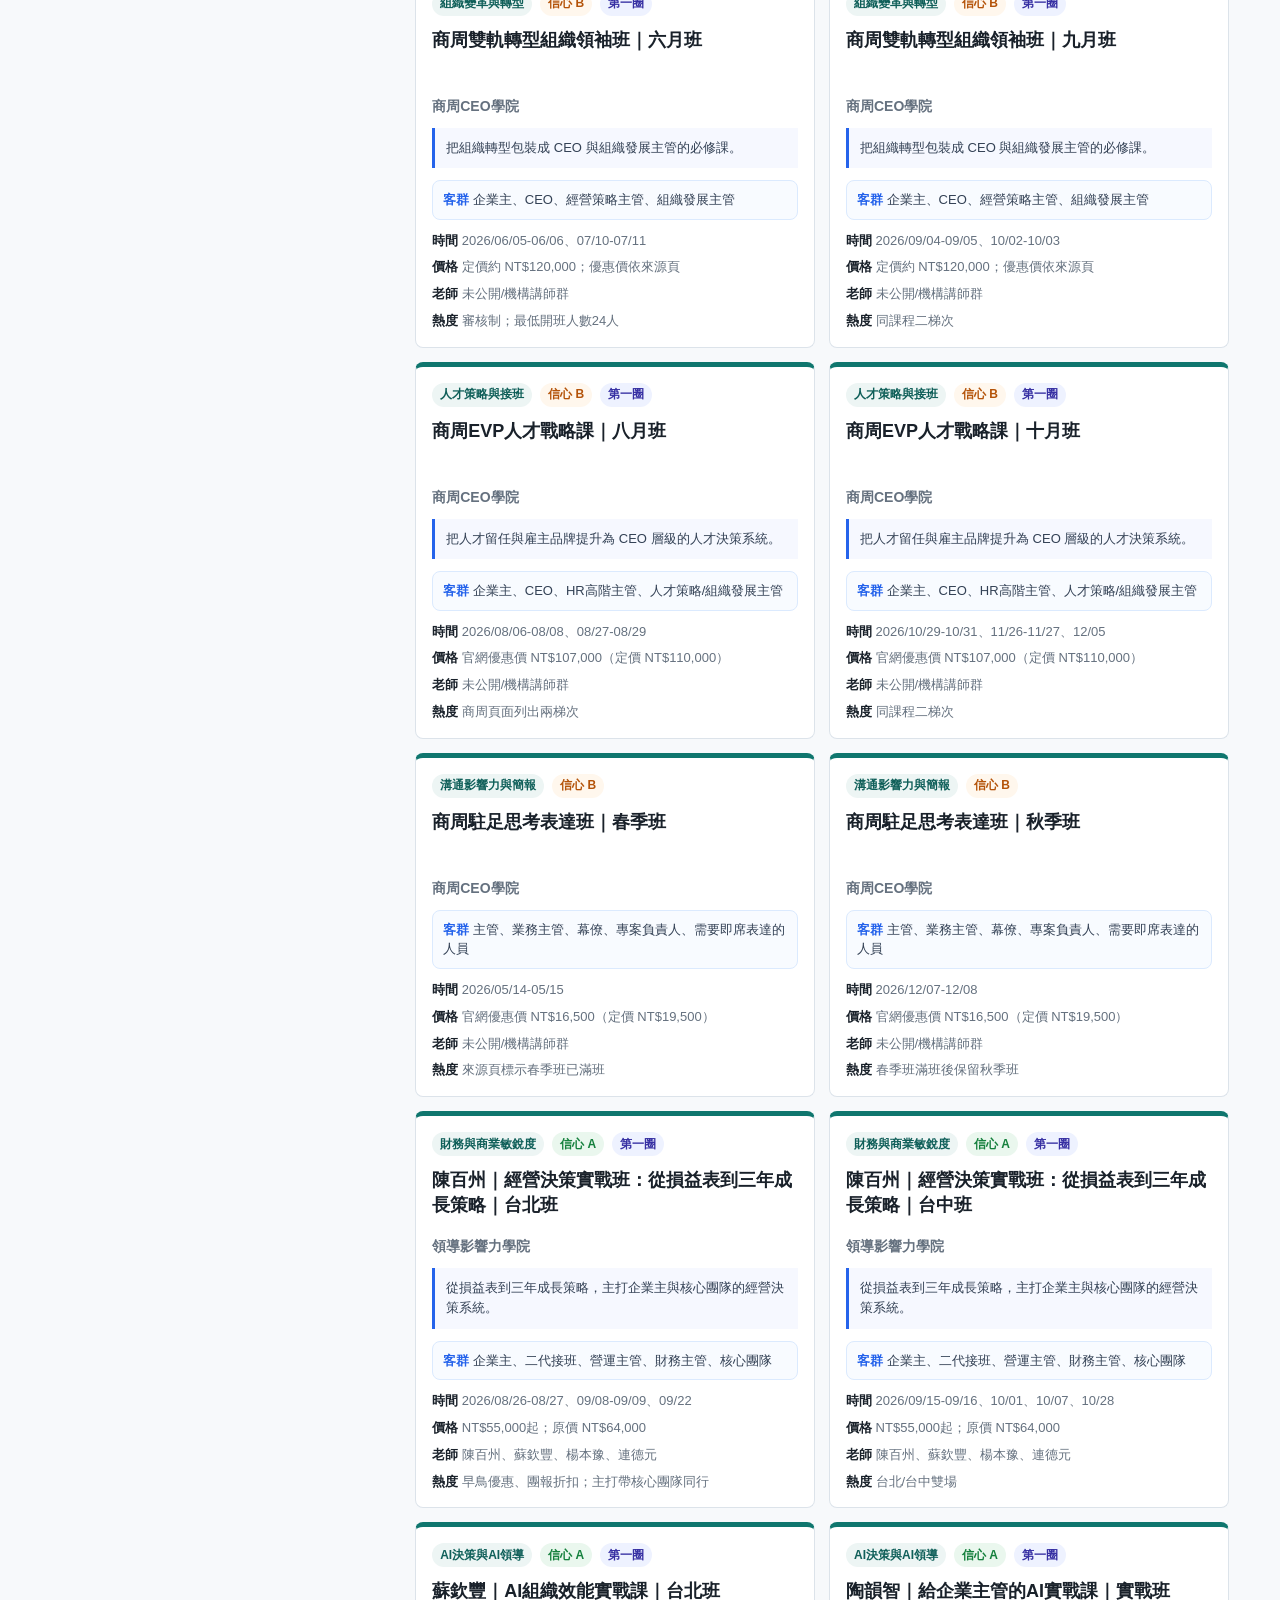
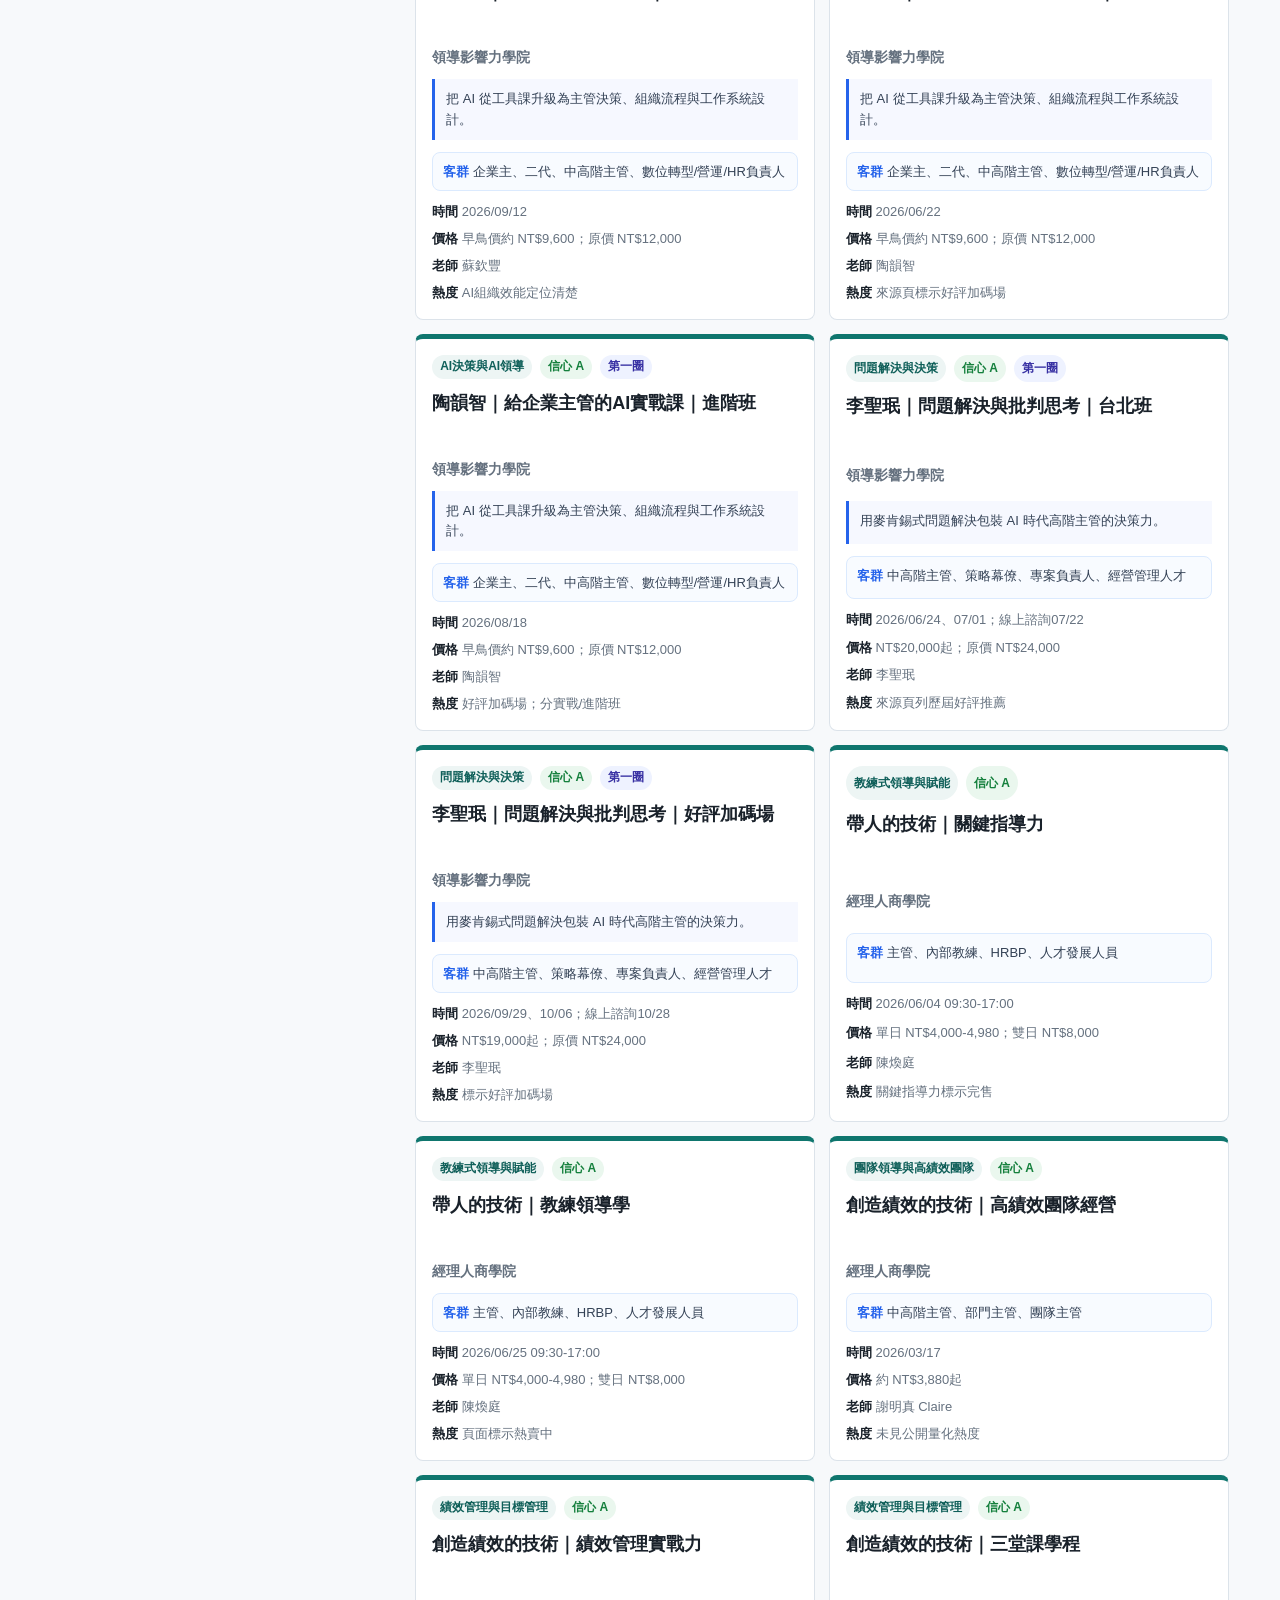
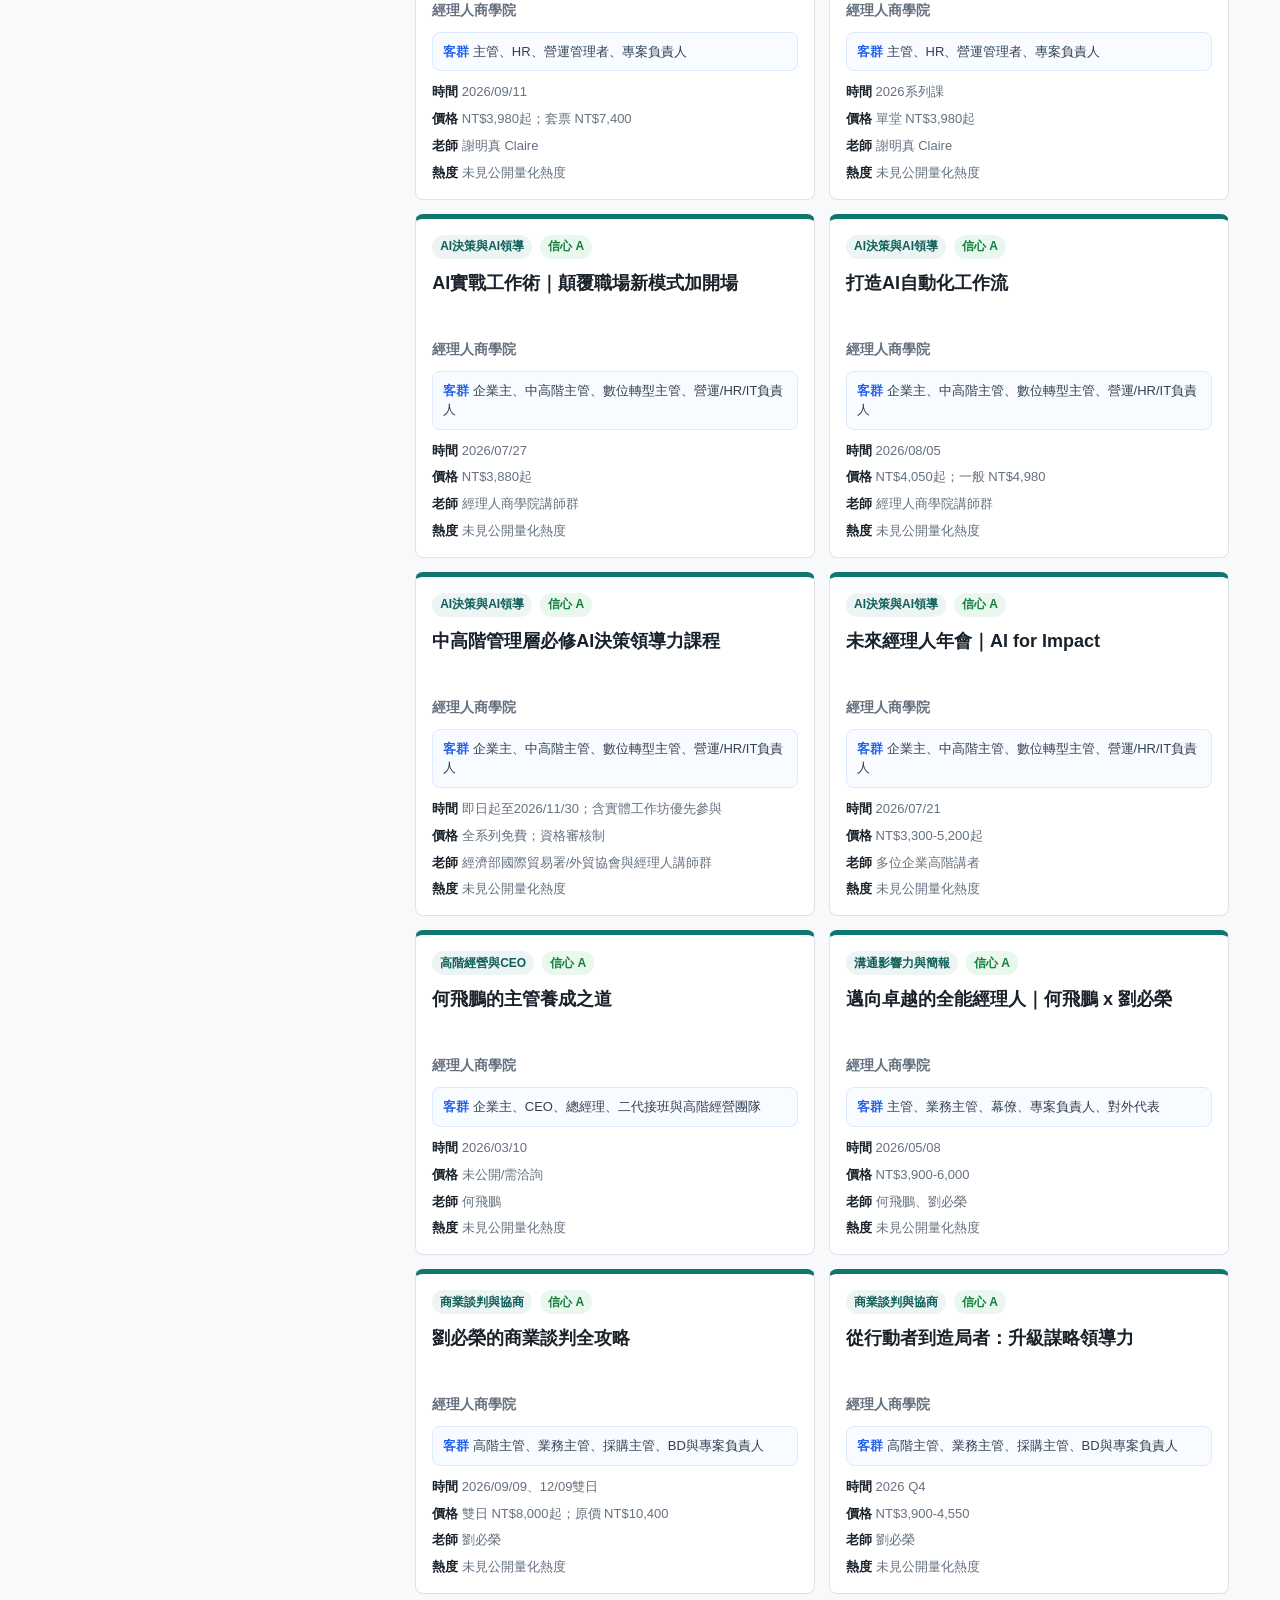
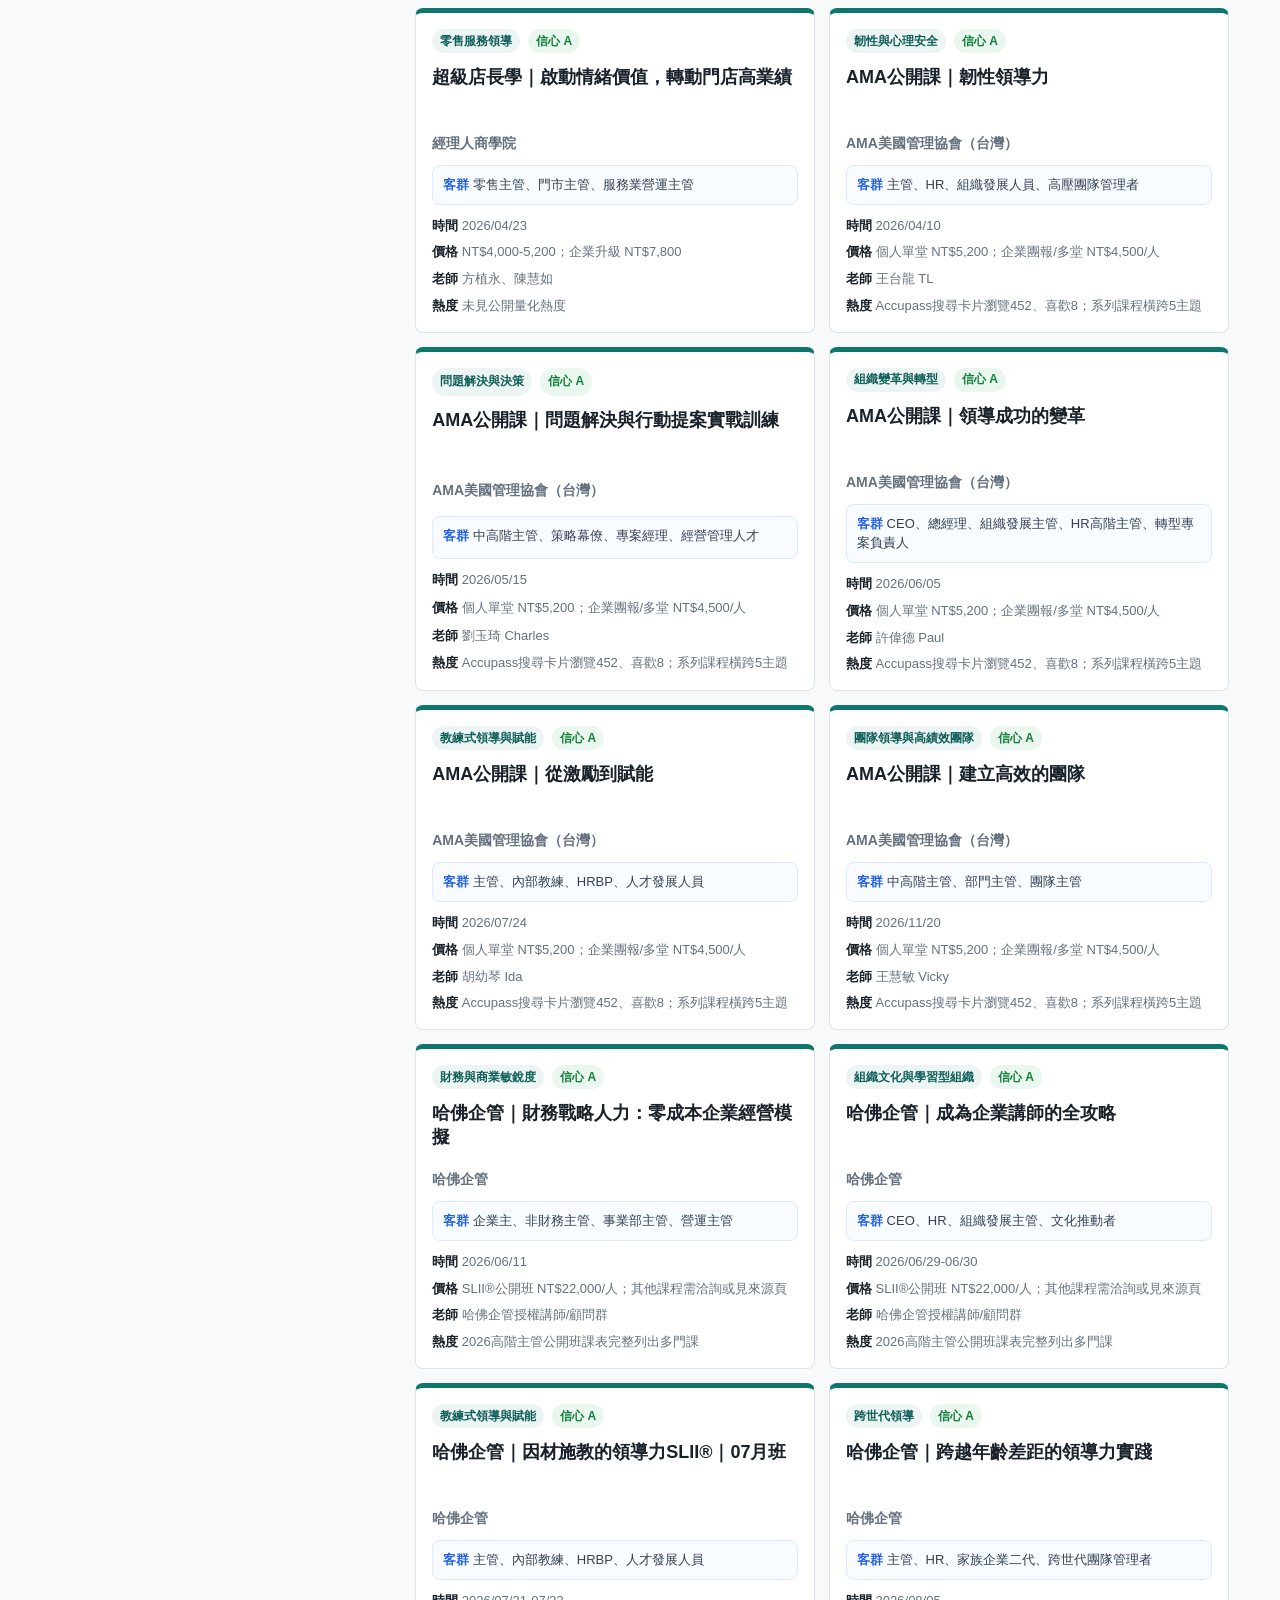
==== commit 4e2cfaa9: "Add institution-level competitor analysis" ====
--- a/docs/index.html
+++ b/docs/index.html
@@ -62,6 +62,17 @@
           </div>
           <div id="emergingCategoryList" class="emerging-category-list"></div>
         </div>
+      </section>
+
+      <section class="competitor-band" aria-label="第一圈競品機構分析">
+        <div class="section-title">
+          <div>
+            <h2>第一圈競品機構分析</h2>
+            <p>先看每個機構如何定位、賣給誰、產品線如何布局，再進入單一課程資料。</p>
+          </div>
+          <span id="competitorProfileCount">0 家</span>
+        </div>
+        <div id="competitorProfileGrid" class="competitor-profile-grid"></div>
       </section>
 
       <section class="controls" aria-label="篩選條件">
--- a/docs/styles.css
+++ b/docs/styles.css
@@ -214,6 +214,154 @@
   line-height: 1.5;
 }
 
+.competitor-band {
+  display: grid;
+  gap: 16px;
+  padding: 24px 0;
+  border-bottom: 1px solid var(--line);
+}
+
+.competitor-band .section-title {
+  align-items: start;
+}
+
+.competitor-band .section-title p {
+  max-width: 900px;
+  margin: 8px 0 0;
+  color: var(--muted);
+  line-height: 1.65;
+}
+
+.competitor-profile-grid {
+  display: grid;
+  gap: 16px;
+}
+
+.competitor-profile-card {
+  display: grid;
+  gap: 16px;
+  padding: 18px;
+  border: 1px solid var(--line);
+  border-left: 5px solid var(--brand);
+  border-radius: 8px;
+  background: var(--white);
+}
+
+.competitor-profile-head {
+  display: grid;
+  gap: 10px;
+}
+
+.competitor-profile-head > div {
+  display: flex;
+  flex-wrap: wrap;
+  gap: 8px;
+}
+
+.competitor-profile-head h3 {
+  margin: 0;
+  font-size: 24px;
+  line-height: 1.3;
+}
+
+.competitor-profile-head p {
+  max-width: 1040px;
+  margin: 0;
+  color: #334155;
+  font-size: 17px;
+  font-weight: 800;
+  line-height: 1.6;
+}
+
+.profile-two-col,
+.profile-language-grid,
+.profile-framework-grid {
+  display: grid;
+  gap: 12px;
+}
+
+.profile-two-col {
+  grid-template-columns: repeat(2, minmax(0, 1fr));
+}
+
+.profile-framework-grid {
+  grid-template-columns: repeat(4, minmax(0, 1fr));
+}
+
+.profile-language-grid {
+  grid-template-columns: repeat(4, minmax(0, 1fr));
+}
+
+.profile-two-col > div,
+.profile-language-grid > div,
+.profile-mini-list {
+  padding: 12px;
+  border: 1px solid #dbe4ff;
+  border-radius: 8px;
+  background: #fbfcff;
+}
+
+.profile-two-col span,
+.profile-language-grid span,
+.profile-mini-list span {
+  display: block;
+  margin-bottom: 7px;
+  color: #4f46e5;
+  font-size: 12px;
+  font-weight: 800;
+}
+
+.profile-two-col p,
+.profile-language-grid p {
+  margin: 0;
+  color: #334155;
+  line-height: 1.65;
+}
+
+.profile-mini-list ul {
+  display: grid;
+  gap: 7px;
+  margin: 0;
+  padding-left: 18px;
+  color: #334155;
+  line-height: 1.55;
+}
+
+.profile-response-list {
+  background: #f4fffd;
+  border-color: #99f6e4;
+}
+
+.profile-actions {
+  display: flex;
+  flex-wrap: wrap;
+  gap: 10px;
+  align-items: center;
+}
+
+.profile-filter-button,
+.profile-actions a {
+  display: inline-flex;
+  align-items: center;
+  min-height: 38px;
+  padding: 8px 12px;
+  border: 1px solid var(--line);
+  border-radius: 8px;
+  background: var(--white);
+  color: var(--brand-2);
+  font: inherit;
+  font-size: 14px;
+  font-weight: 800;
+  text-decoration: none;
+  cursor: pointer;
+}
+
+.profile-filter-button:hover,
+.profile-actions a:hover {
+  border-color: var(--brand-2);
+  box-shadow: 0 0 0 2px rgba(37, 99, 235, 0.12);
+}
+
 .signal-grid {
   display: grid;
   grid-template-columns: repeat(2, 1fr);
@@ -729,7 +877,9 @@
   }
 
   .recommendation-grid,
-  .emerging-category-list {
+  .emerging-category-list,
+  .profile-framework-grid,
+  .profile-language-grid {
     grid-template-columns: repeat(2, minmax(0, 1fr));
   }
 
@@ -758,7 +908,10 @@
   .signal-grid,
   .controls,
   .detail-grid,
-  .insight-grid {
+  .insight-grid,
+  .profile-two-col,
+  .profile-framework-grid,
+  .profile-language-grid {
     grid-template-columns: 1fr;
   }
 
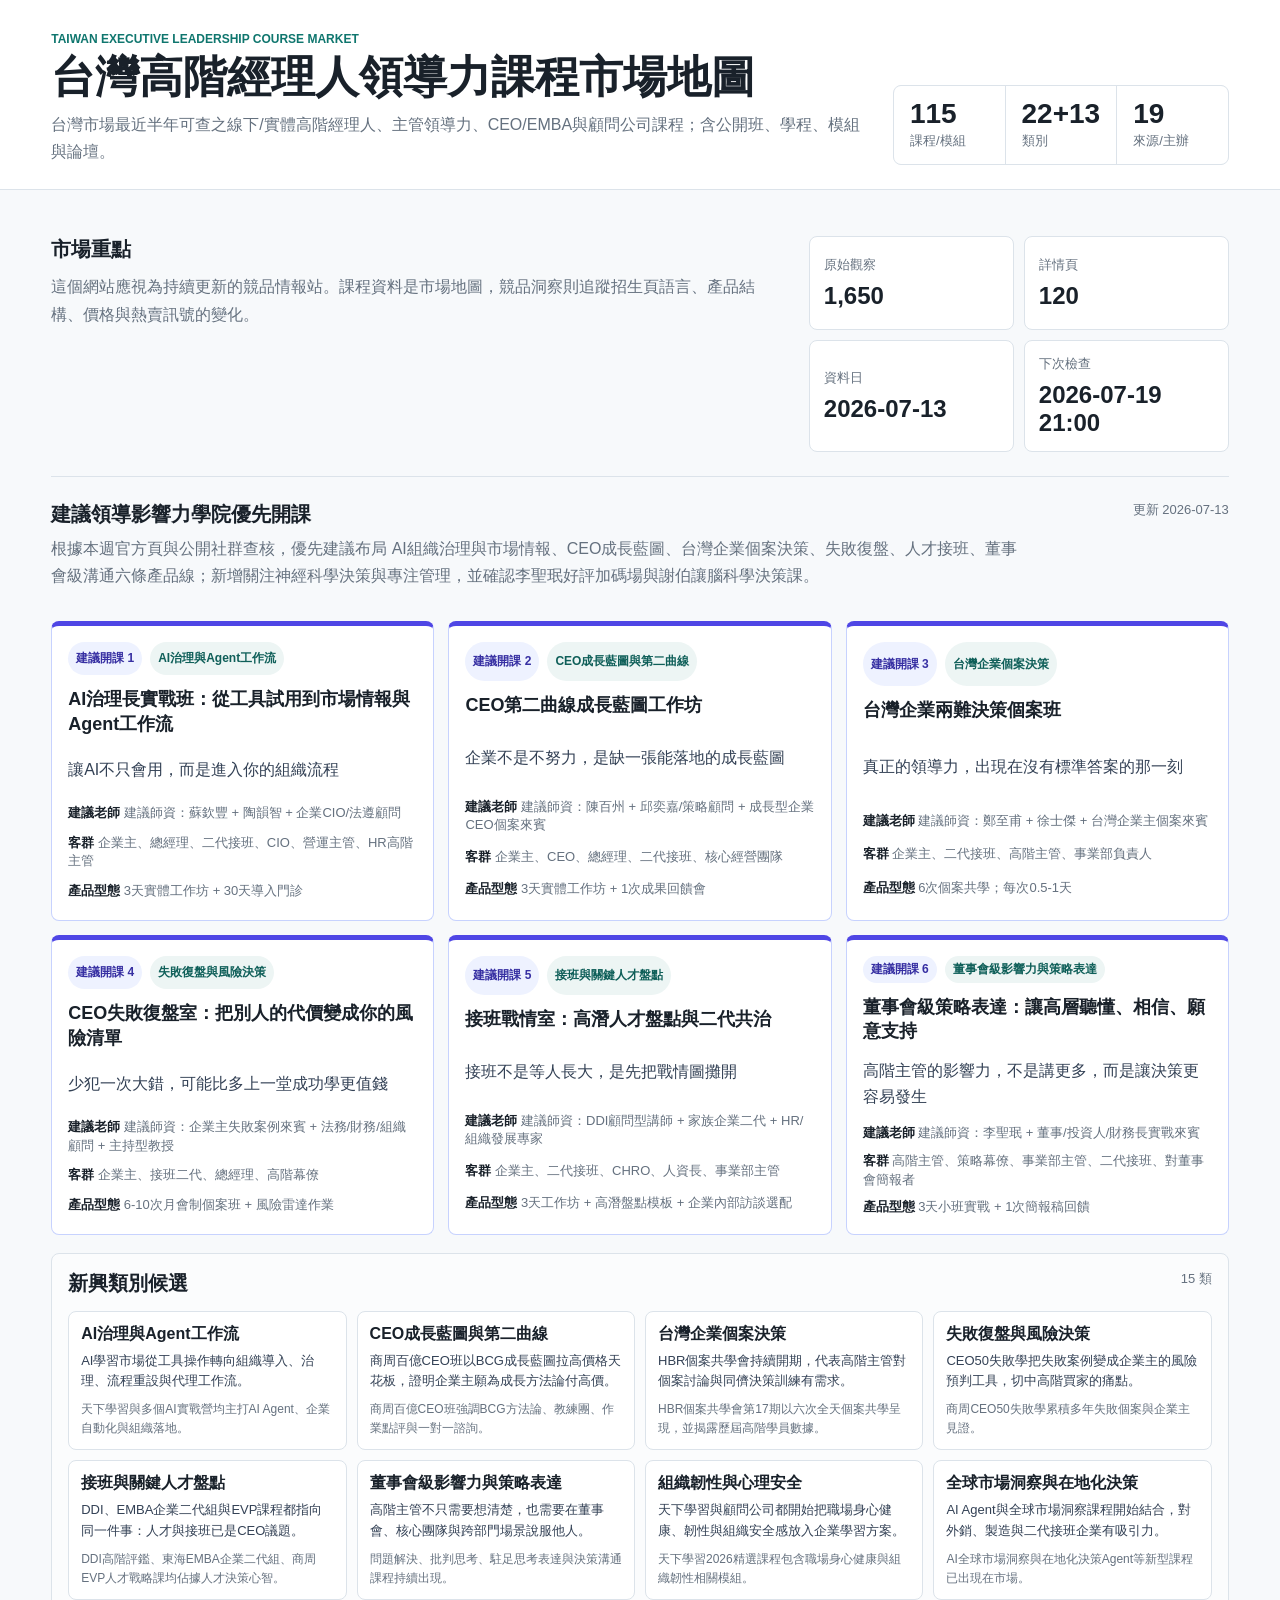
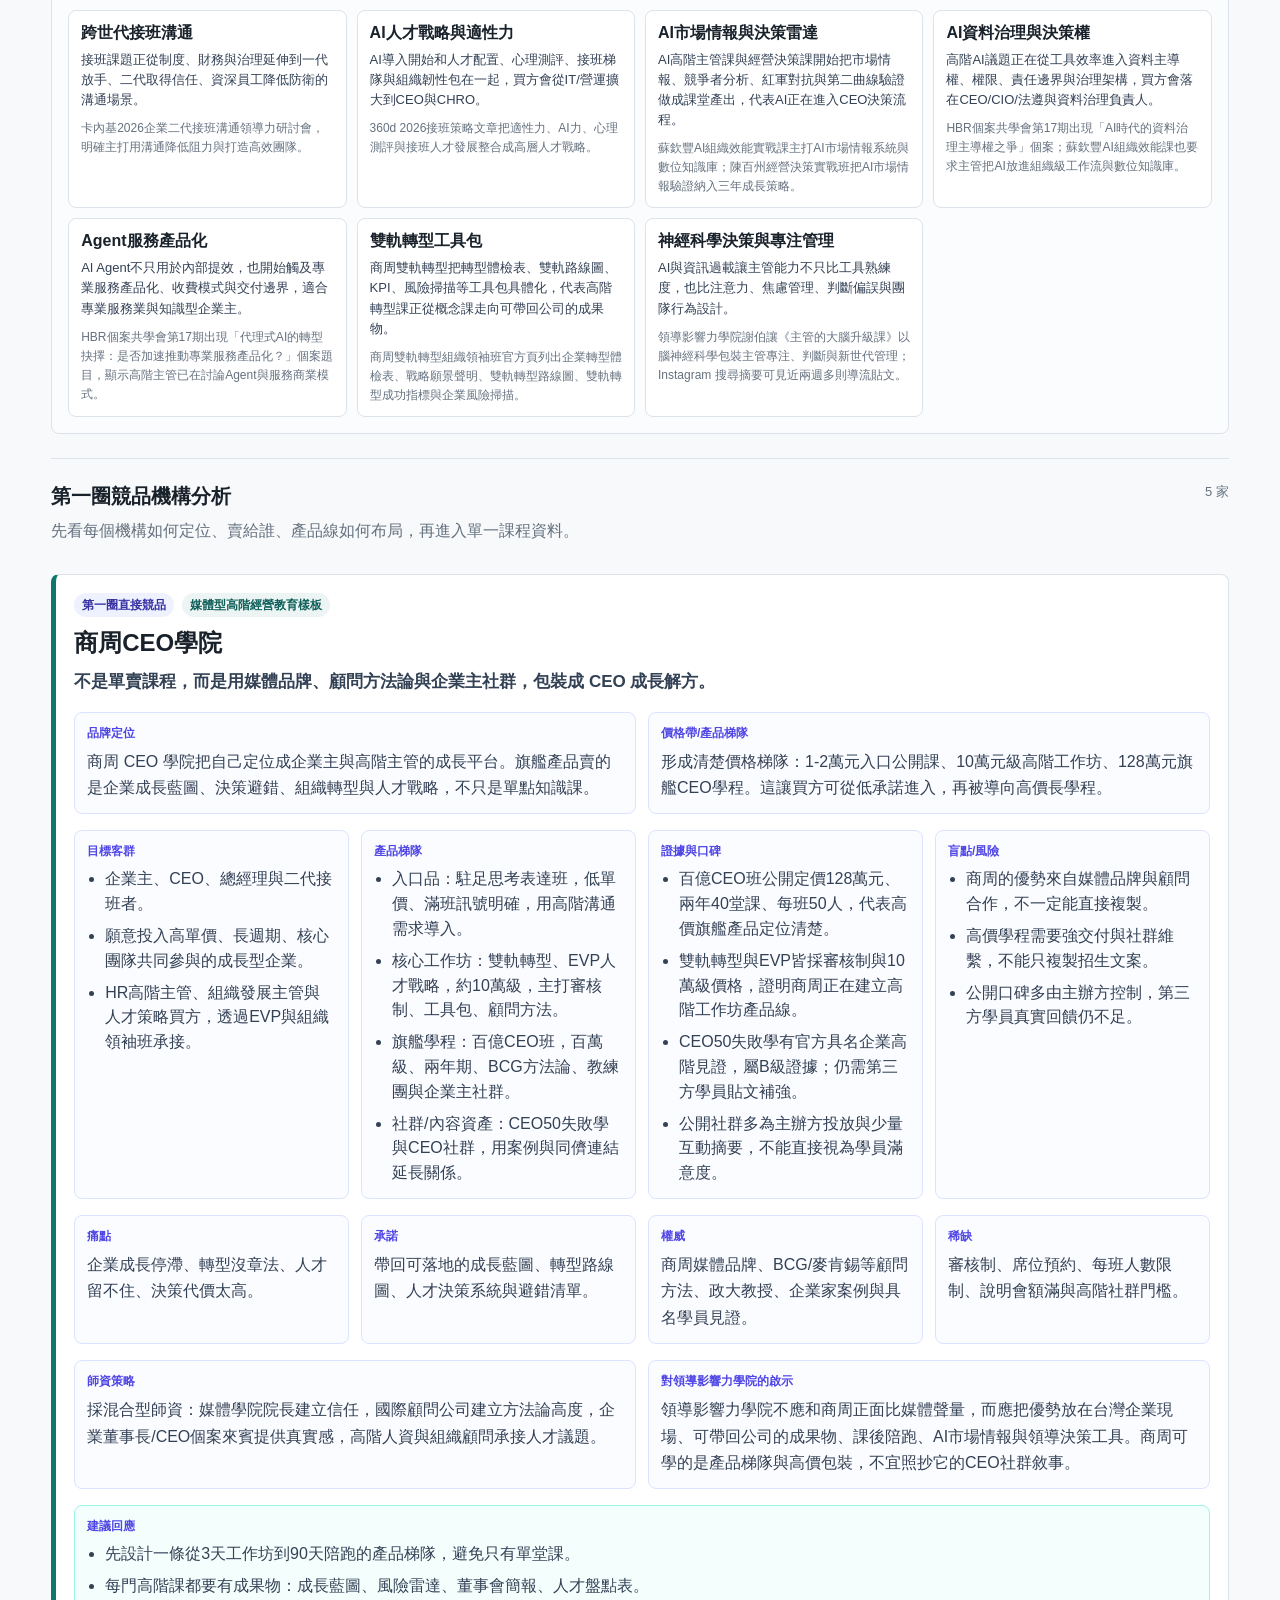
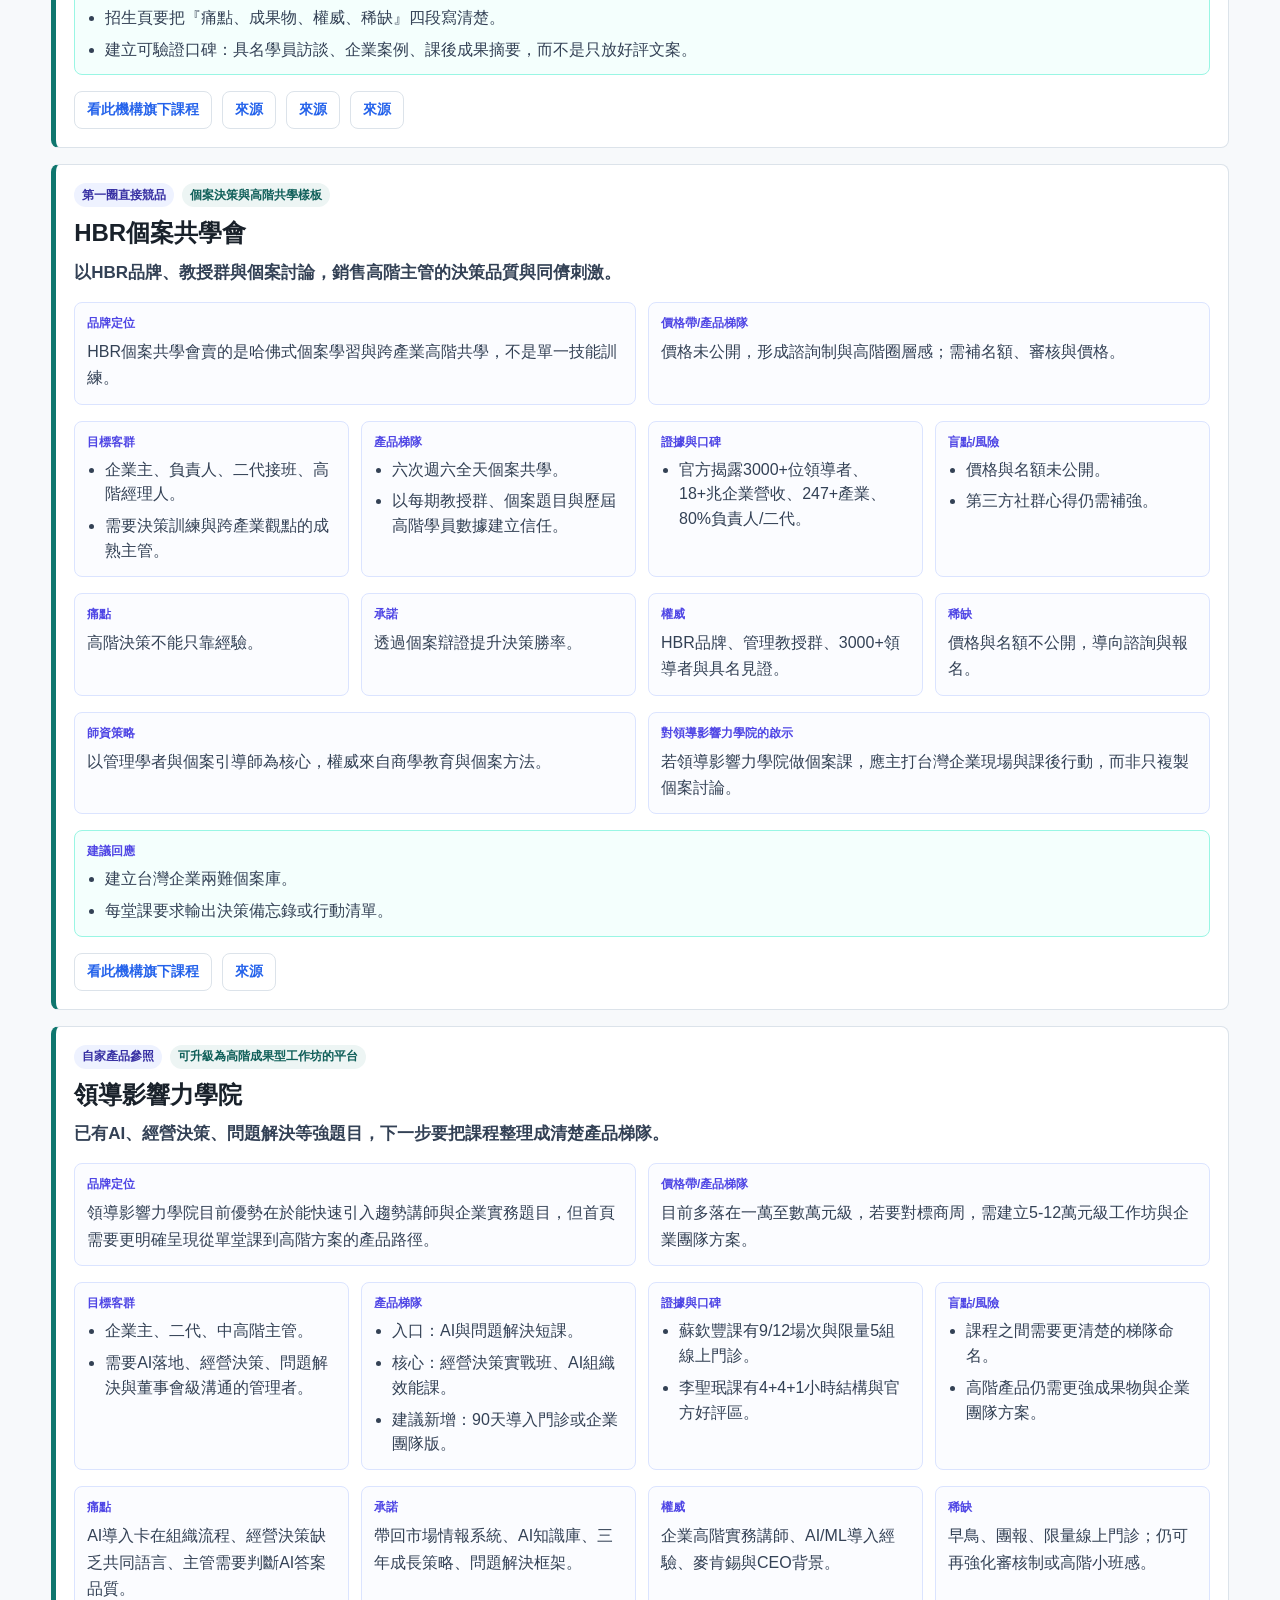
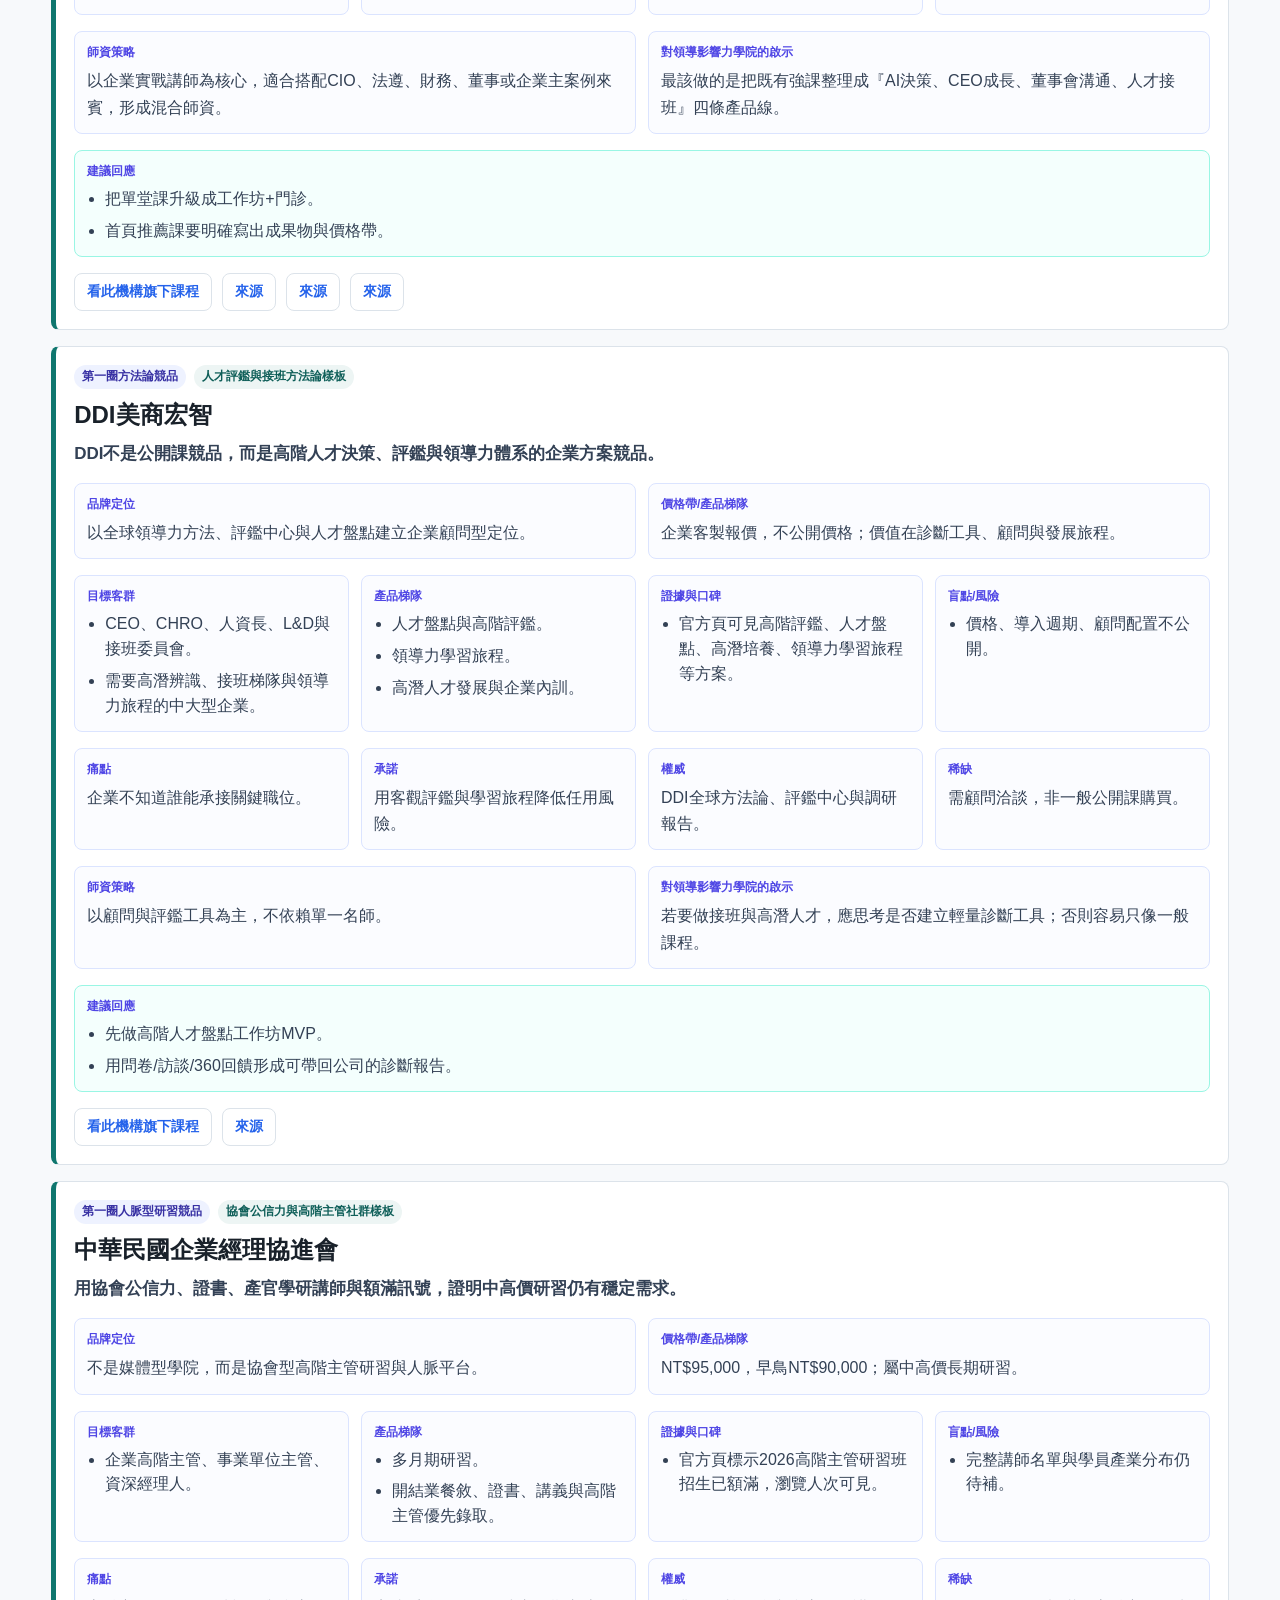
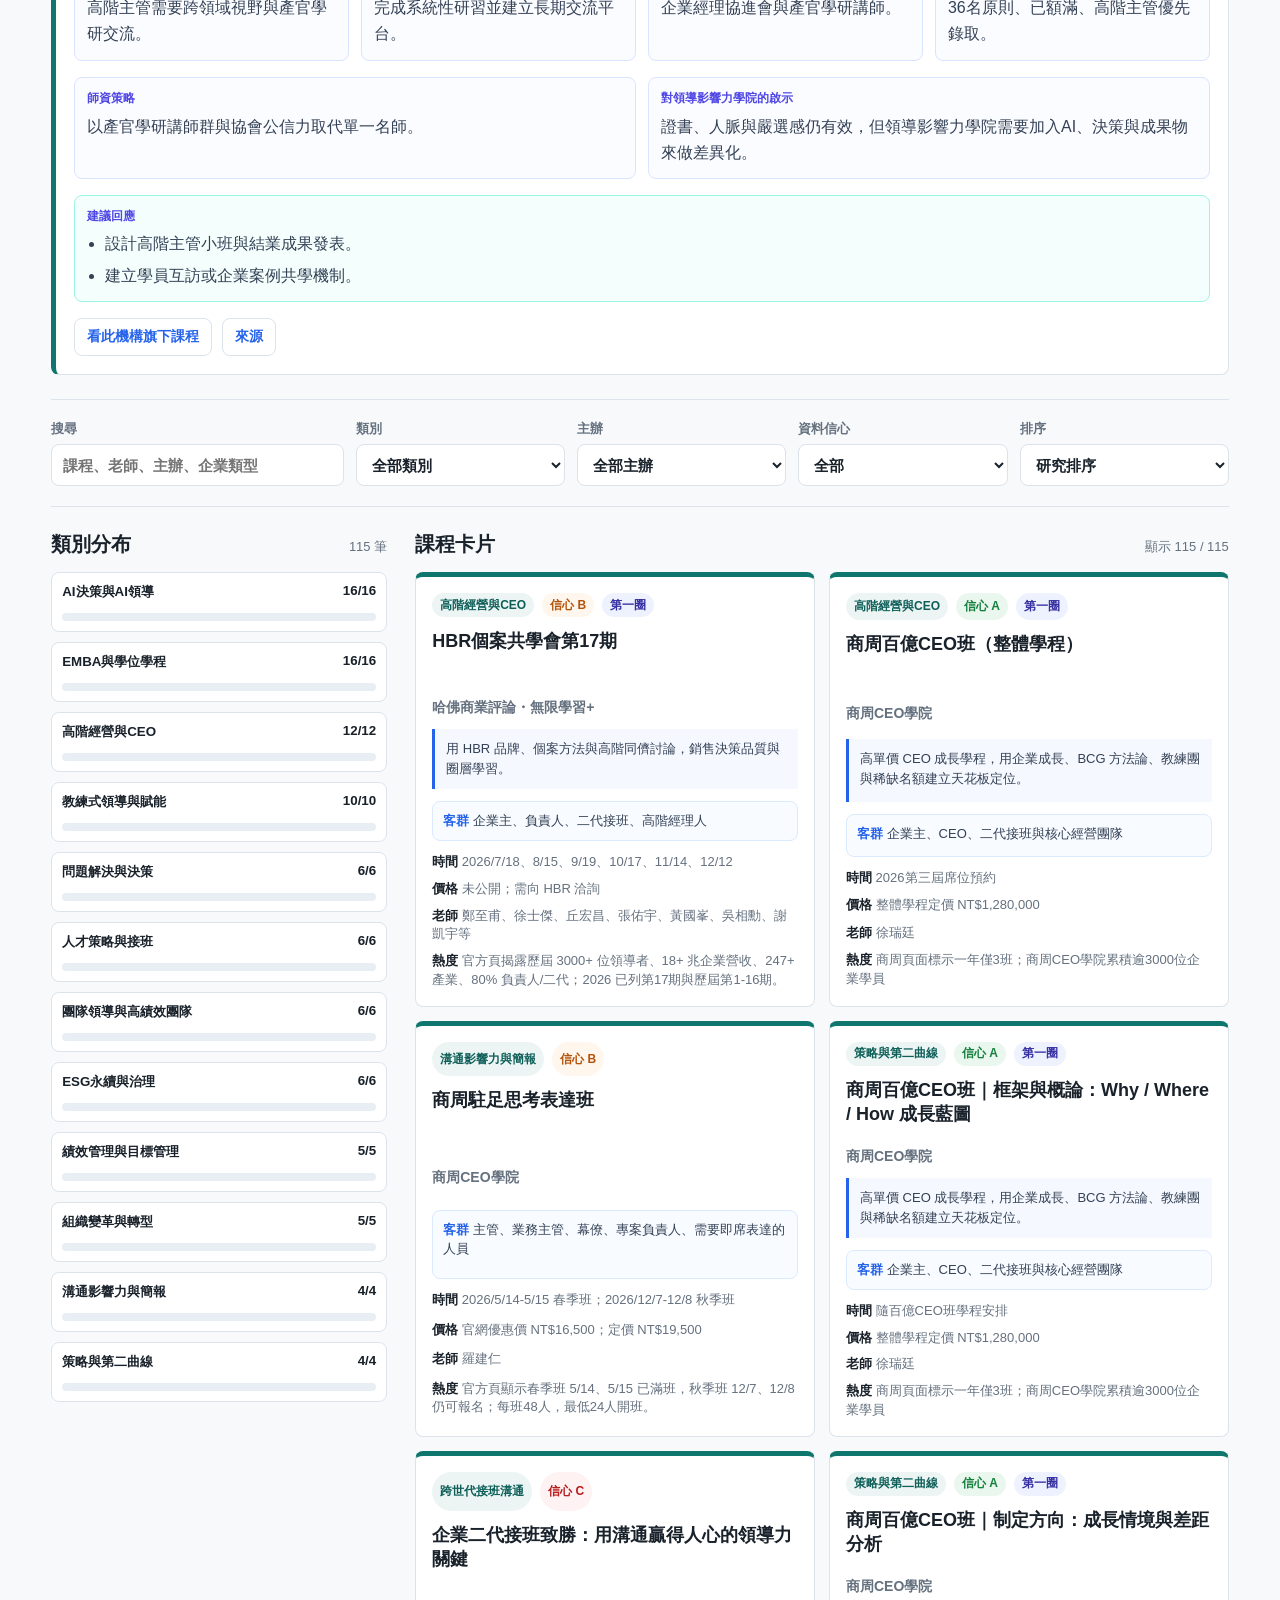
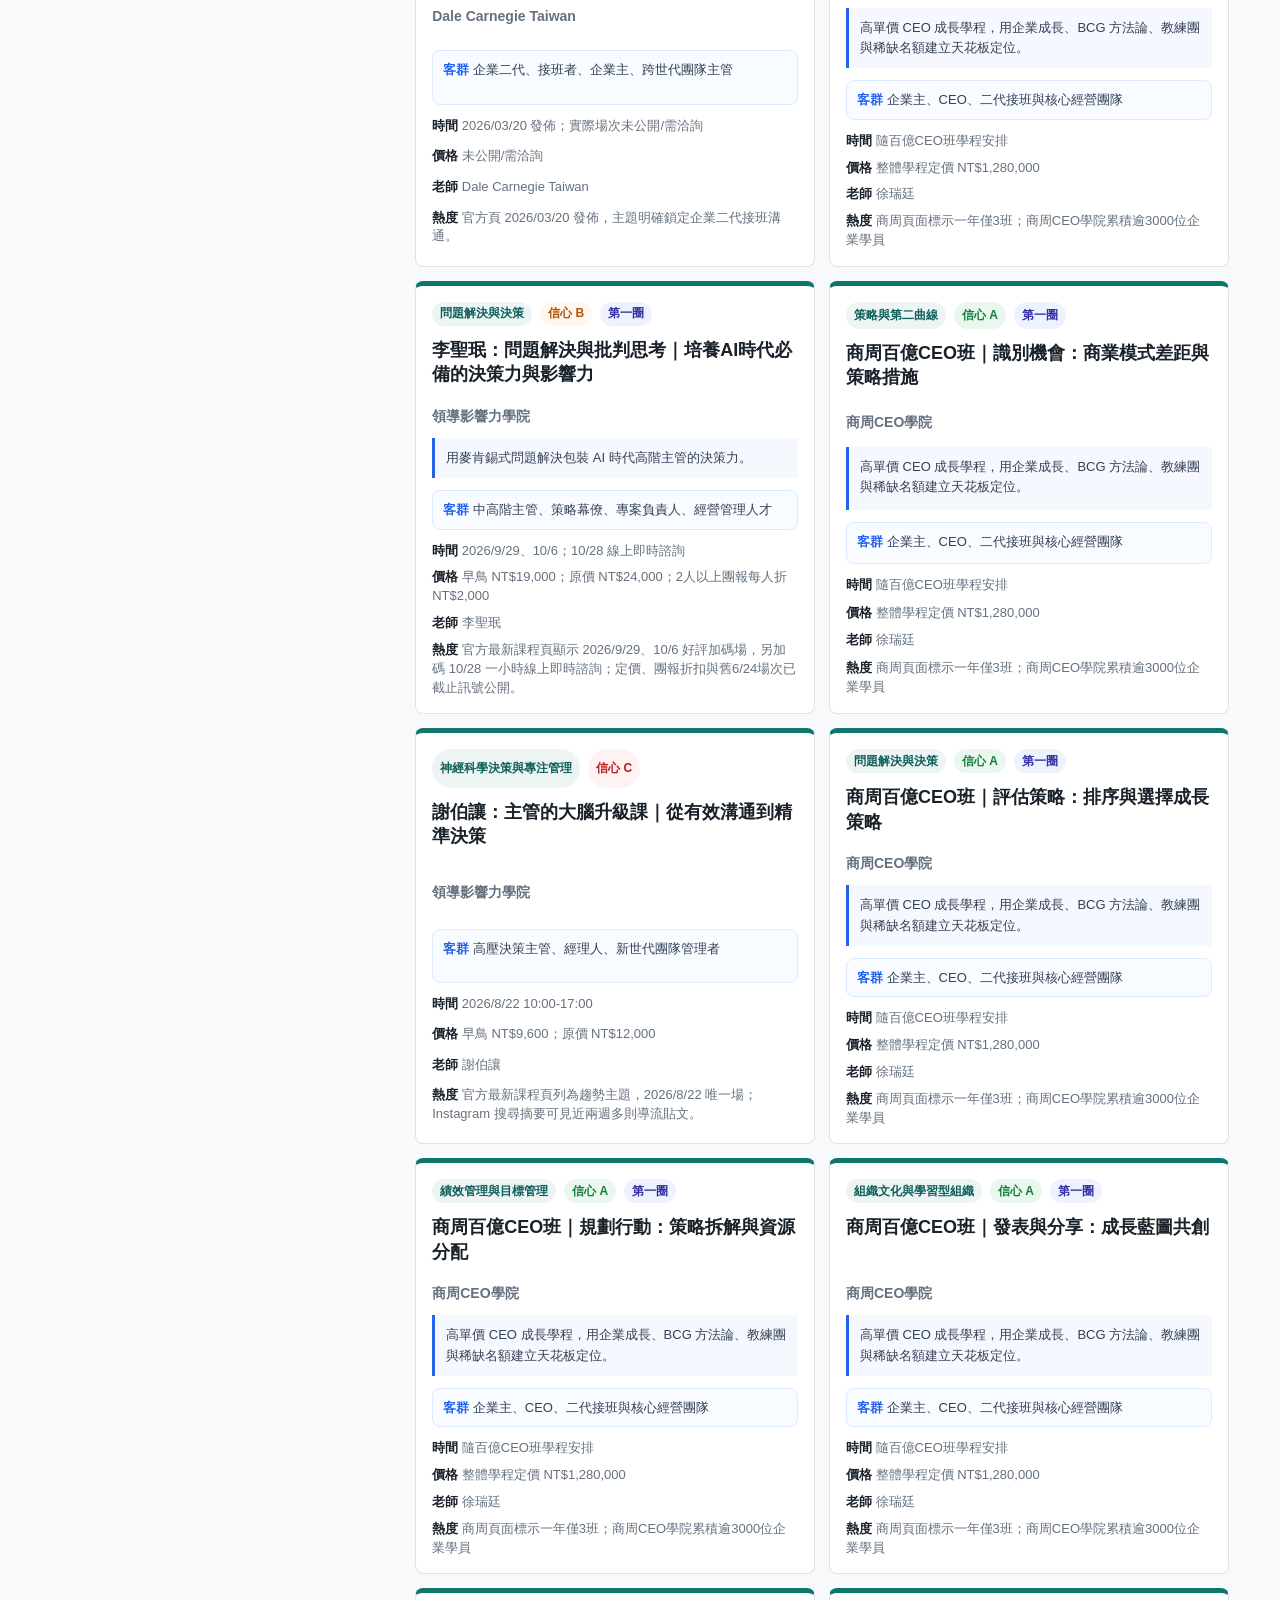
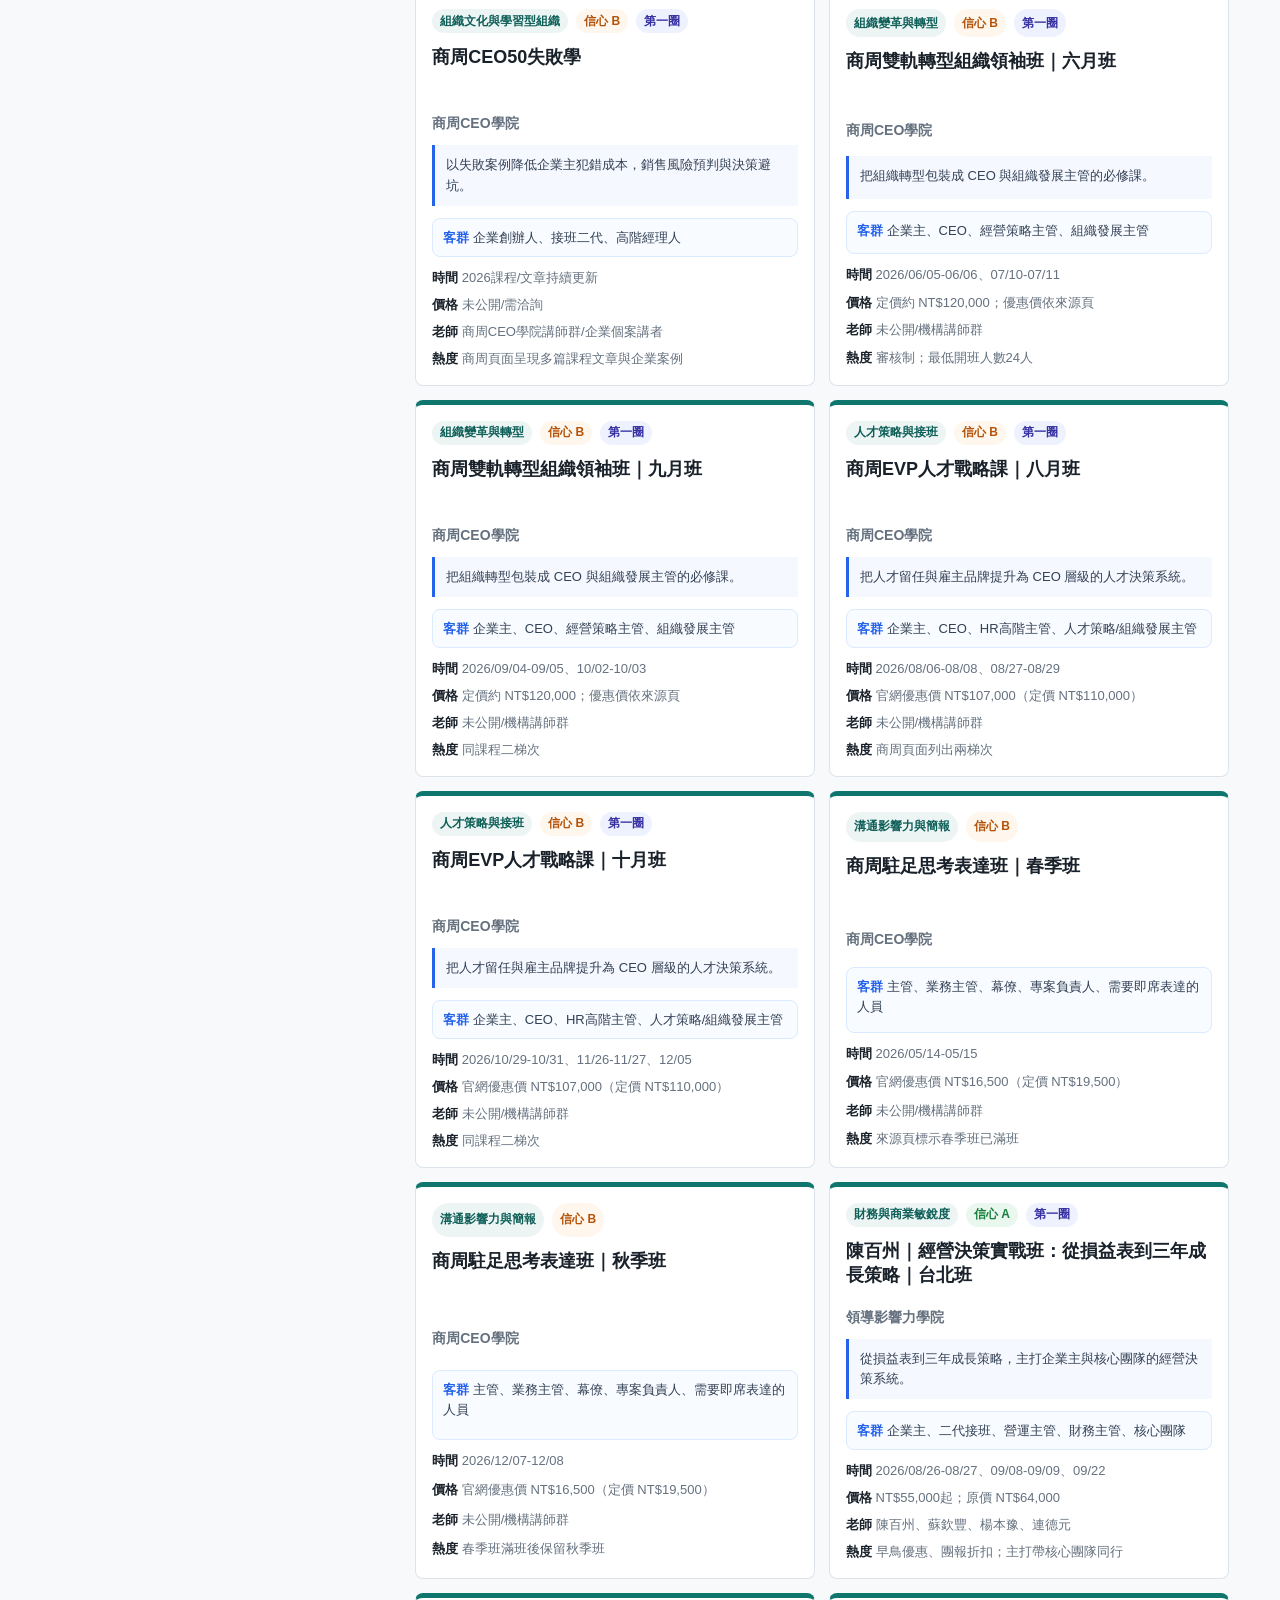
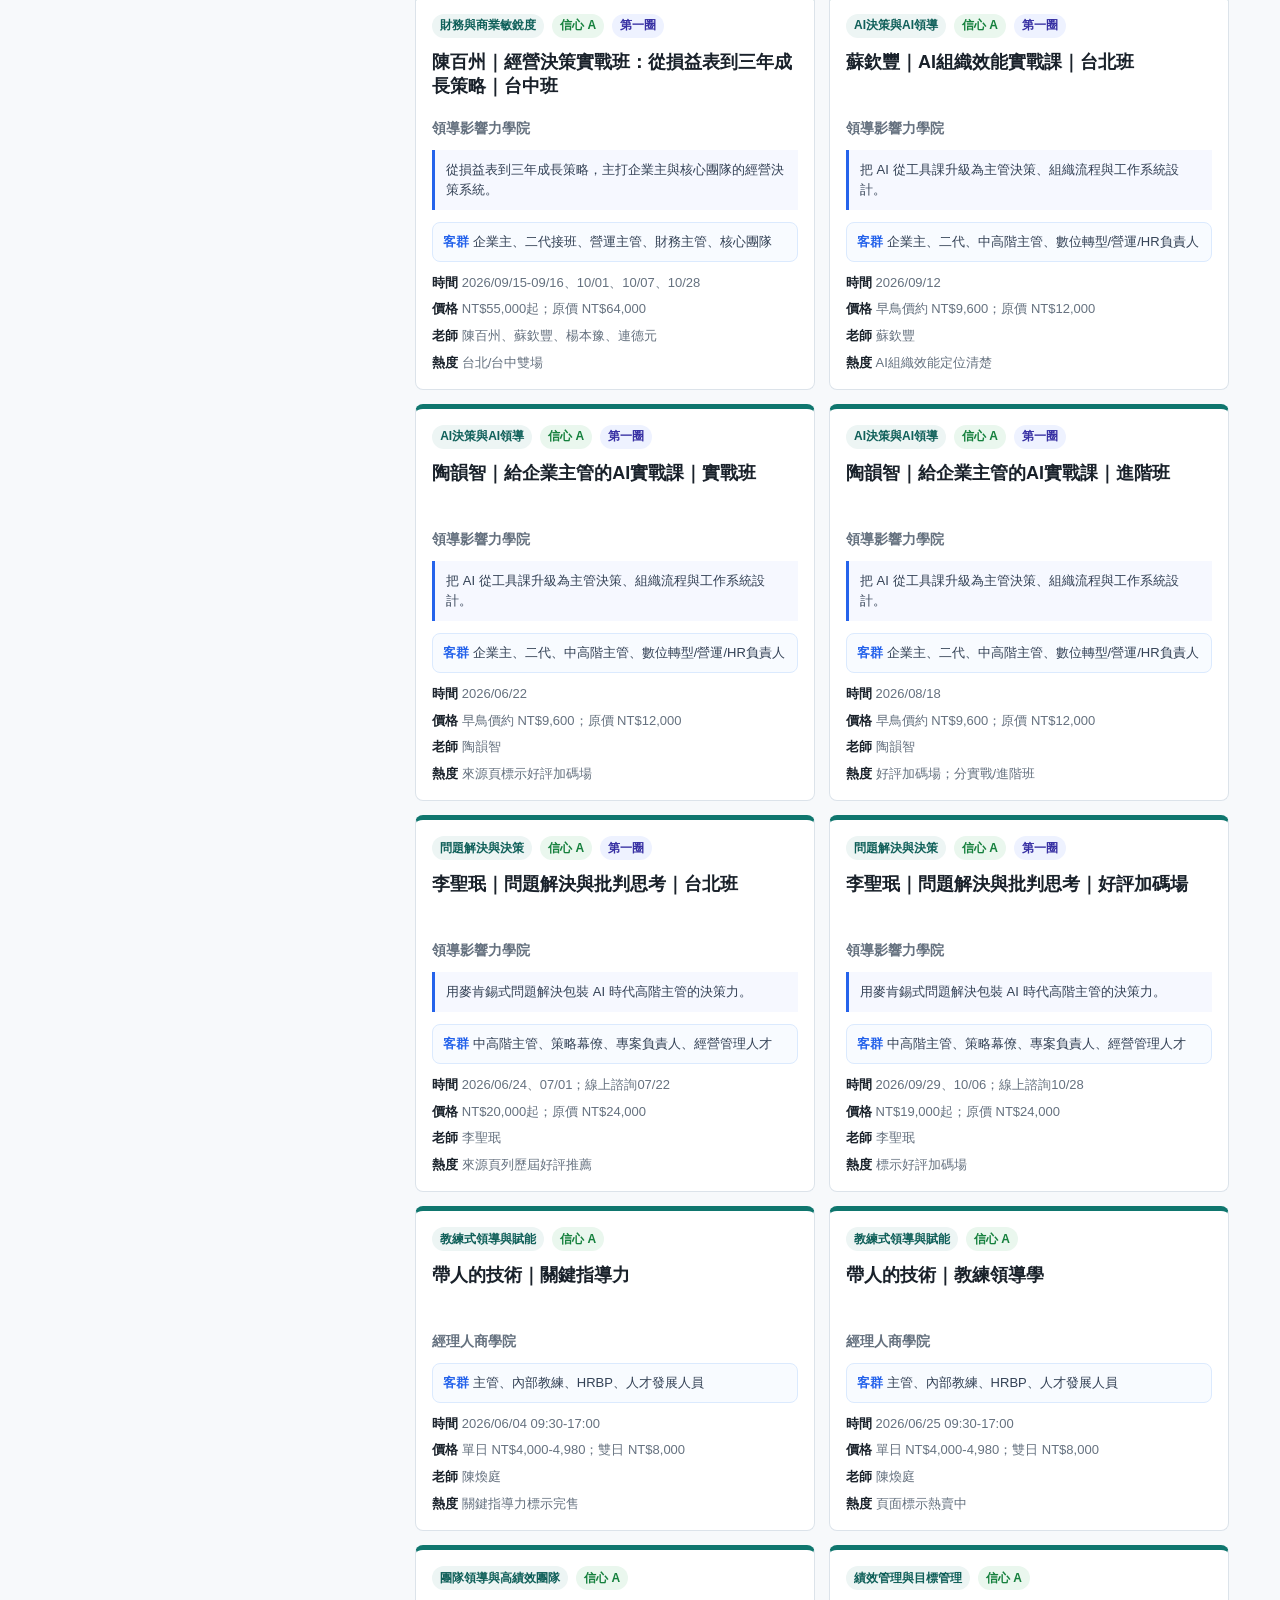
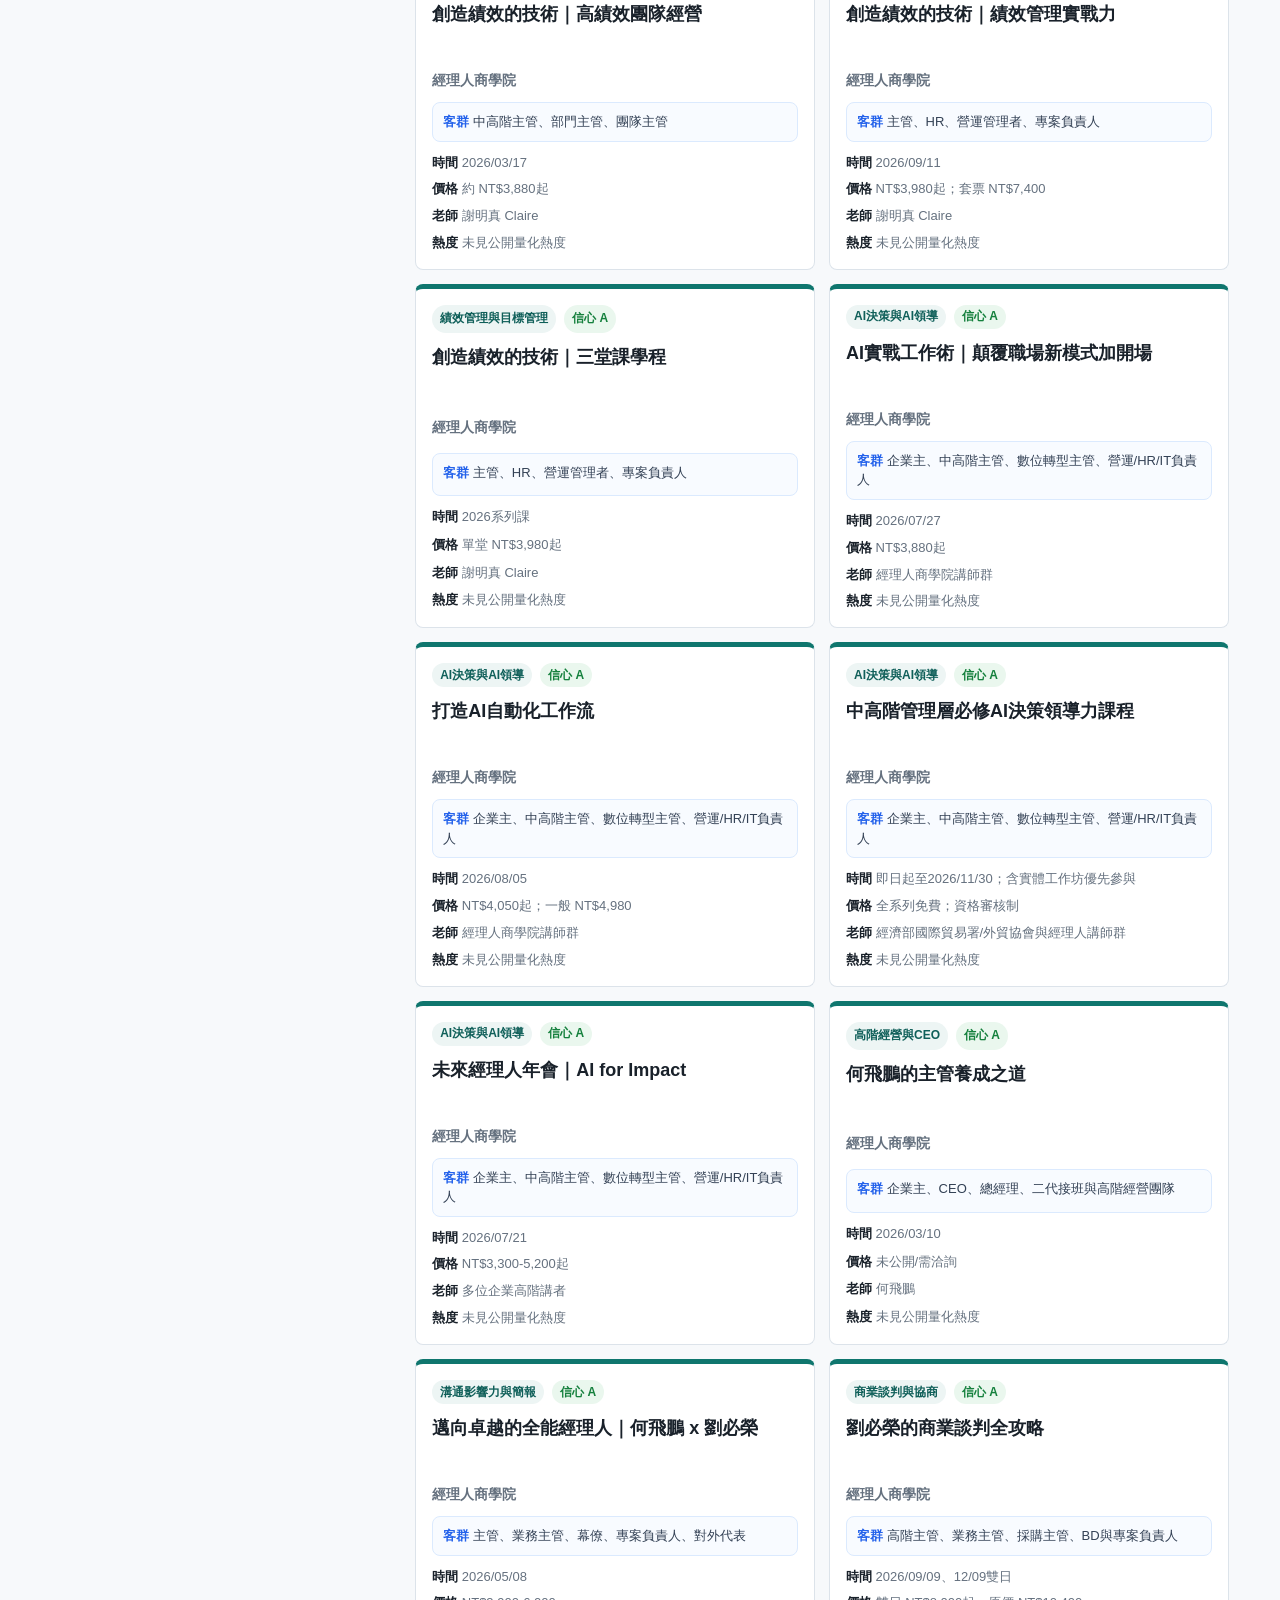
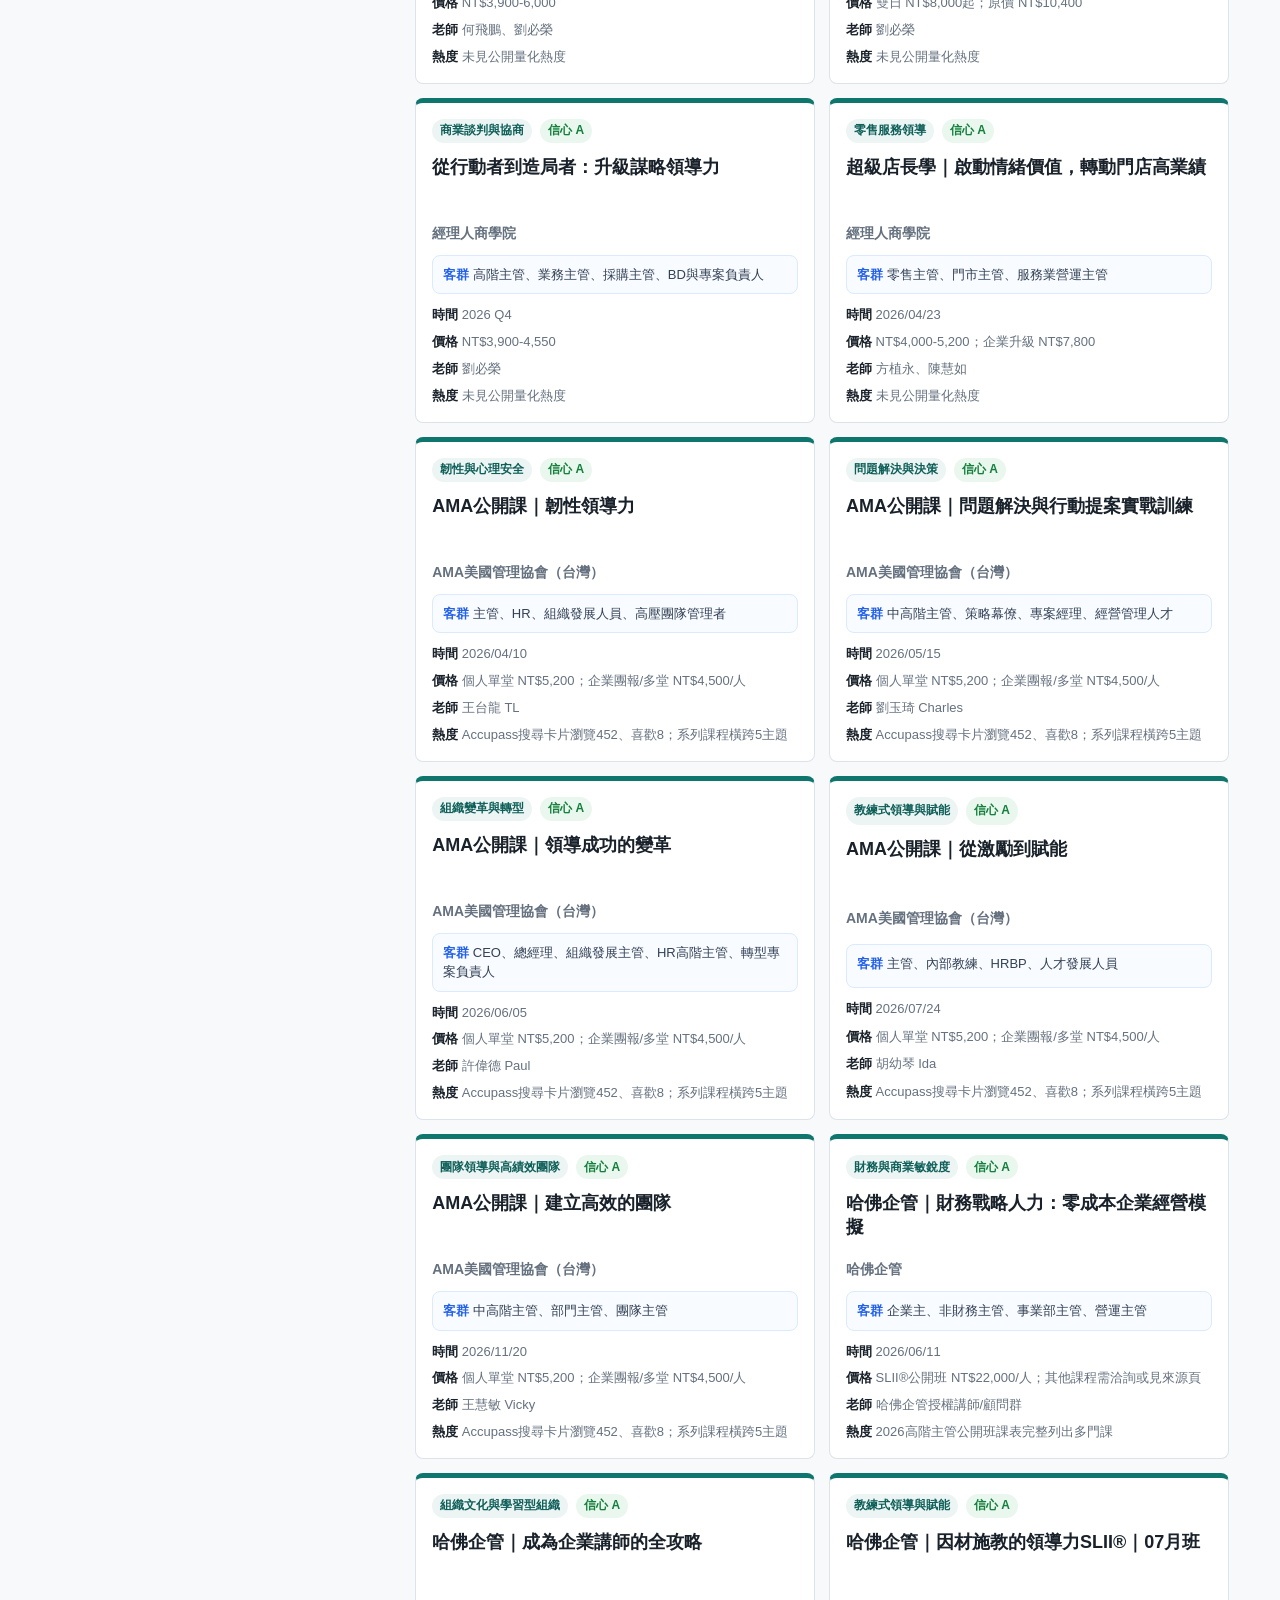
==== commit 5e3bf557: "Refresh executive course market update" ====
--- a/docs/index.html
+++ b/docs/index.html
@@ -135,10 +135,10 @@
       </article>
     </div>
 
-    <script src="./data.js"></script>
-    <script src="./market-updates.js"></script>
-    <script src="./audience-rules.js"></script>
-    <script src="./recommendations.js"></script>
-    <script src="./app.js"></script>
+    <script src="./data.js?v=20260713"></script>
+    <script src="./market-updates.js?v=20260713"></script>
+    <script src="./audience-rules.js?v=20260713"></script>
+    <script src="./recommendations.js?v=20260713"></script>
+    <script src="./app.js?v=20260713"></script>
   </body>
 </html>
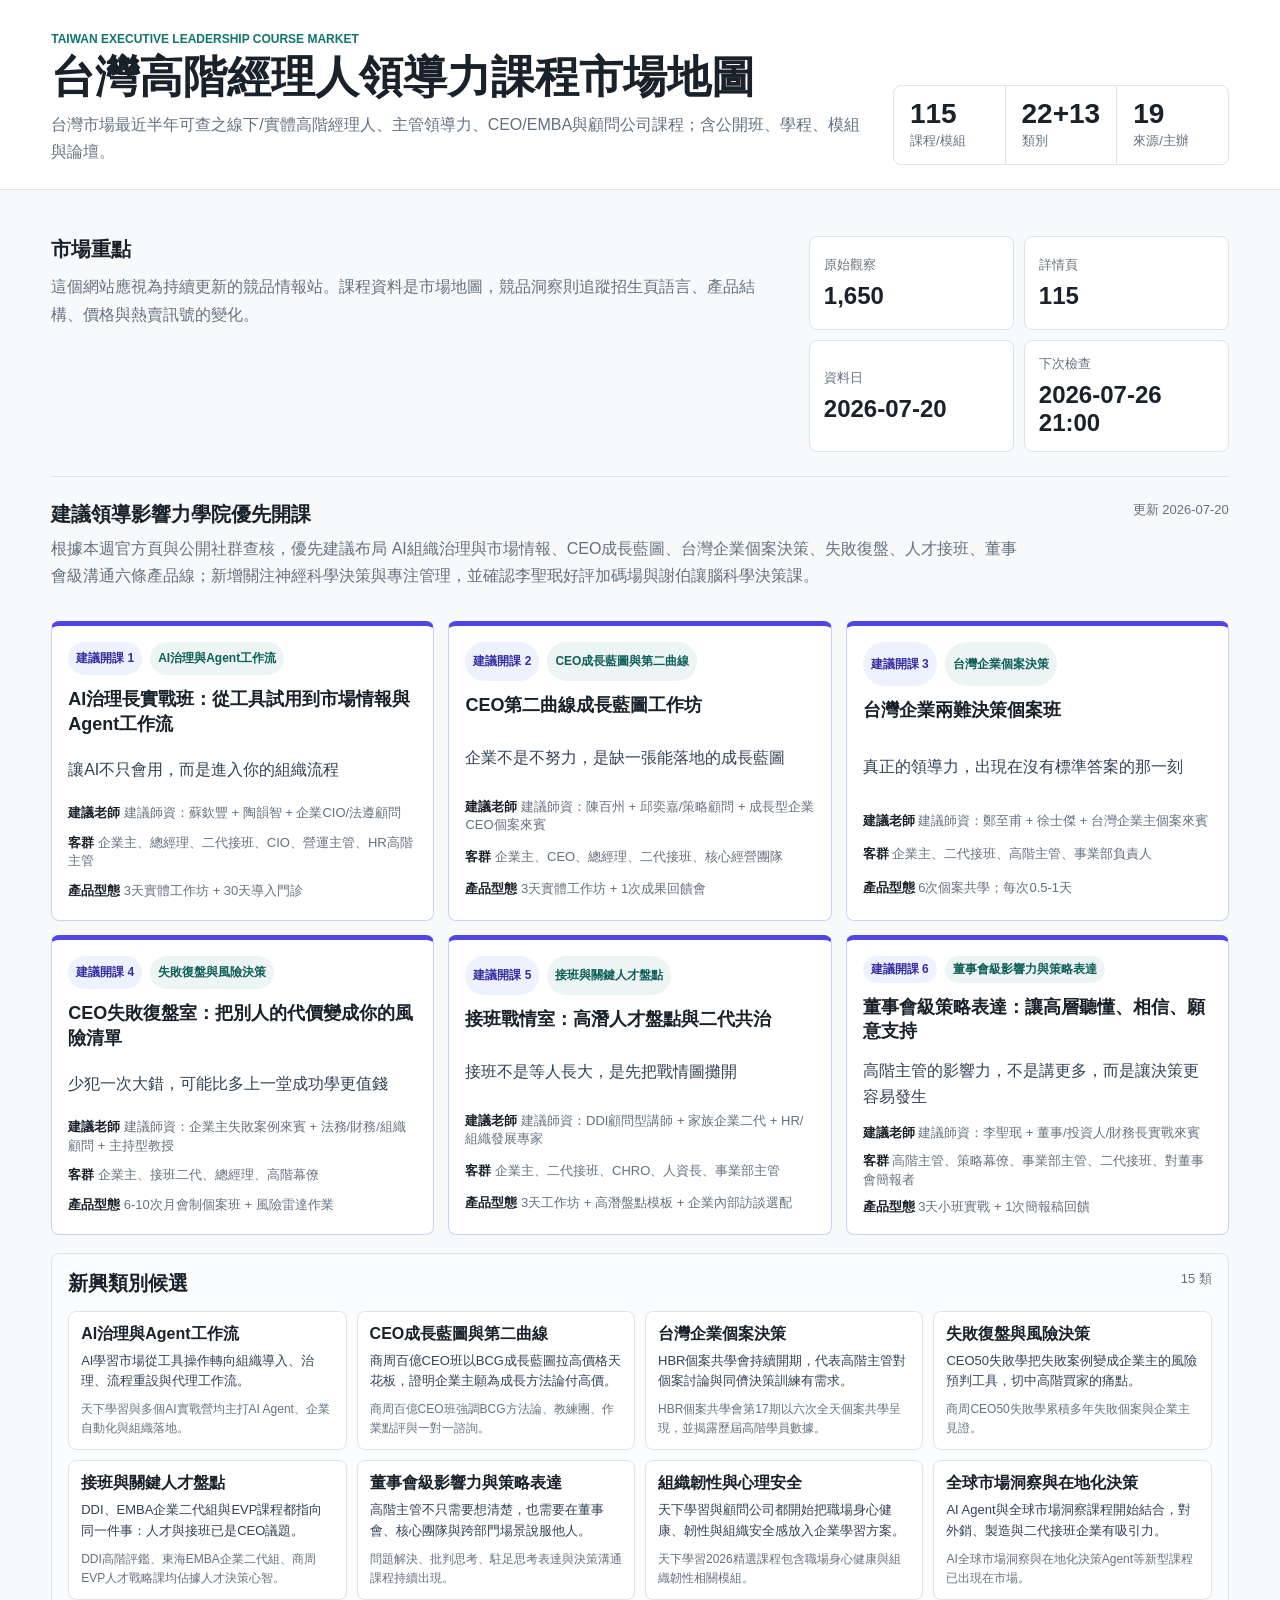
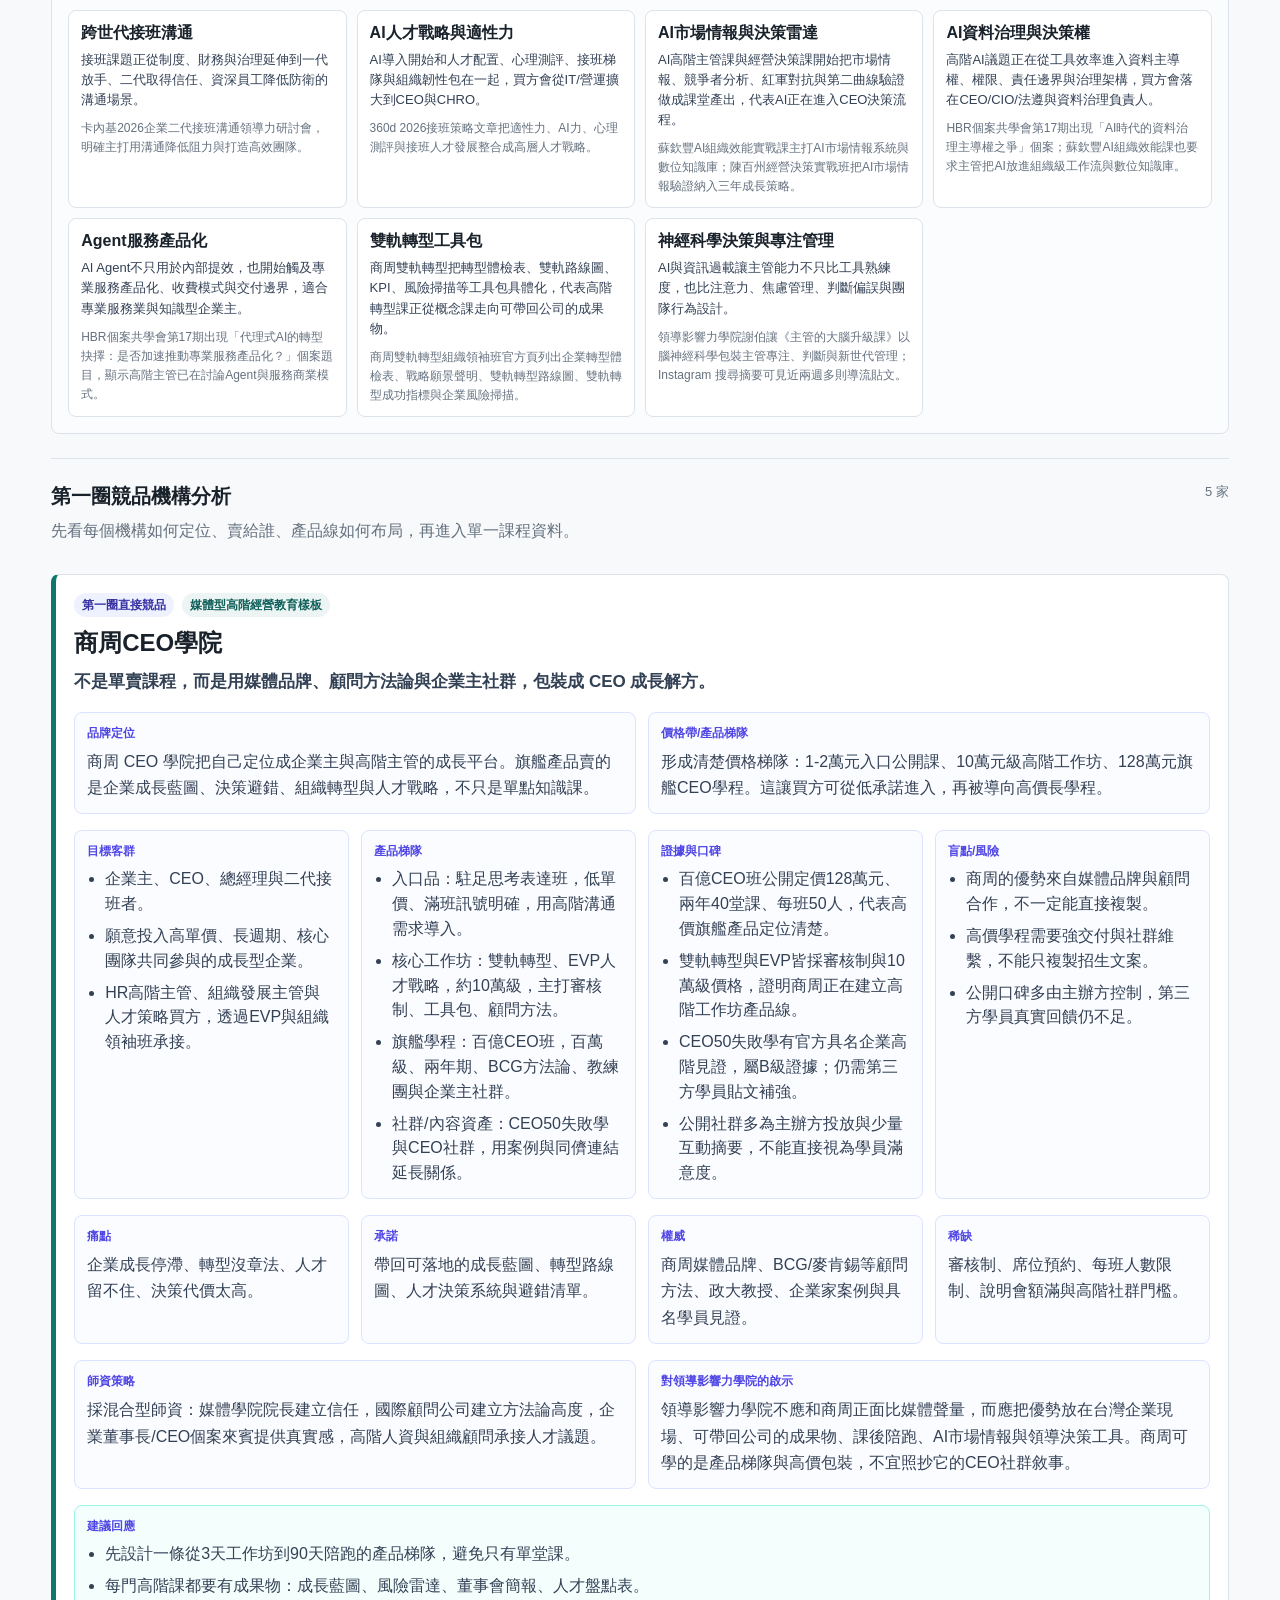
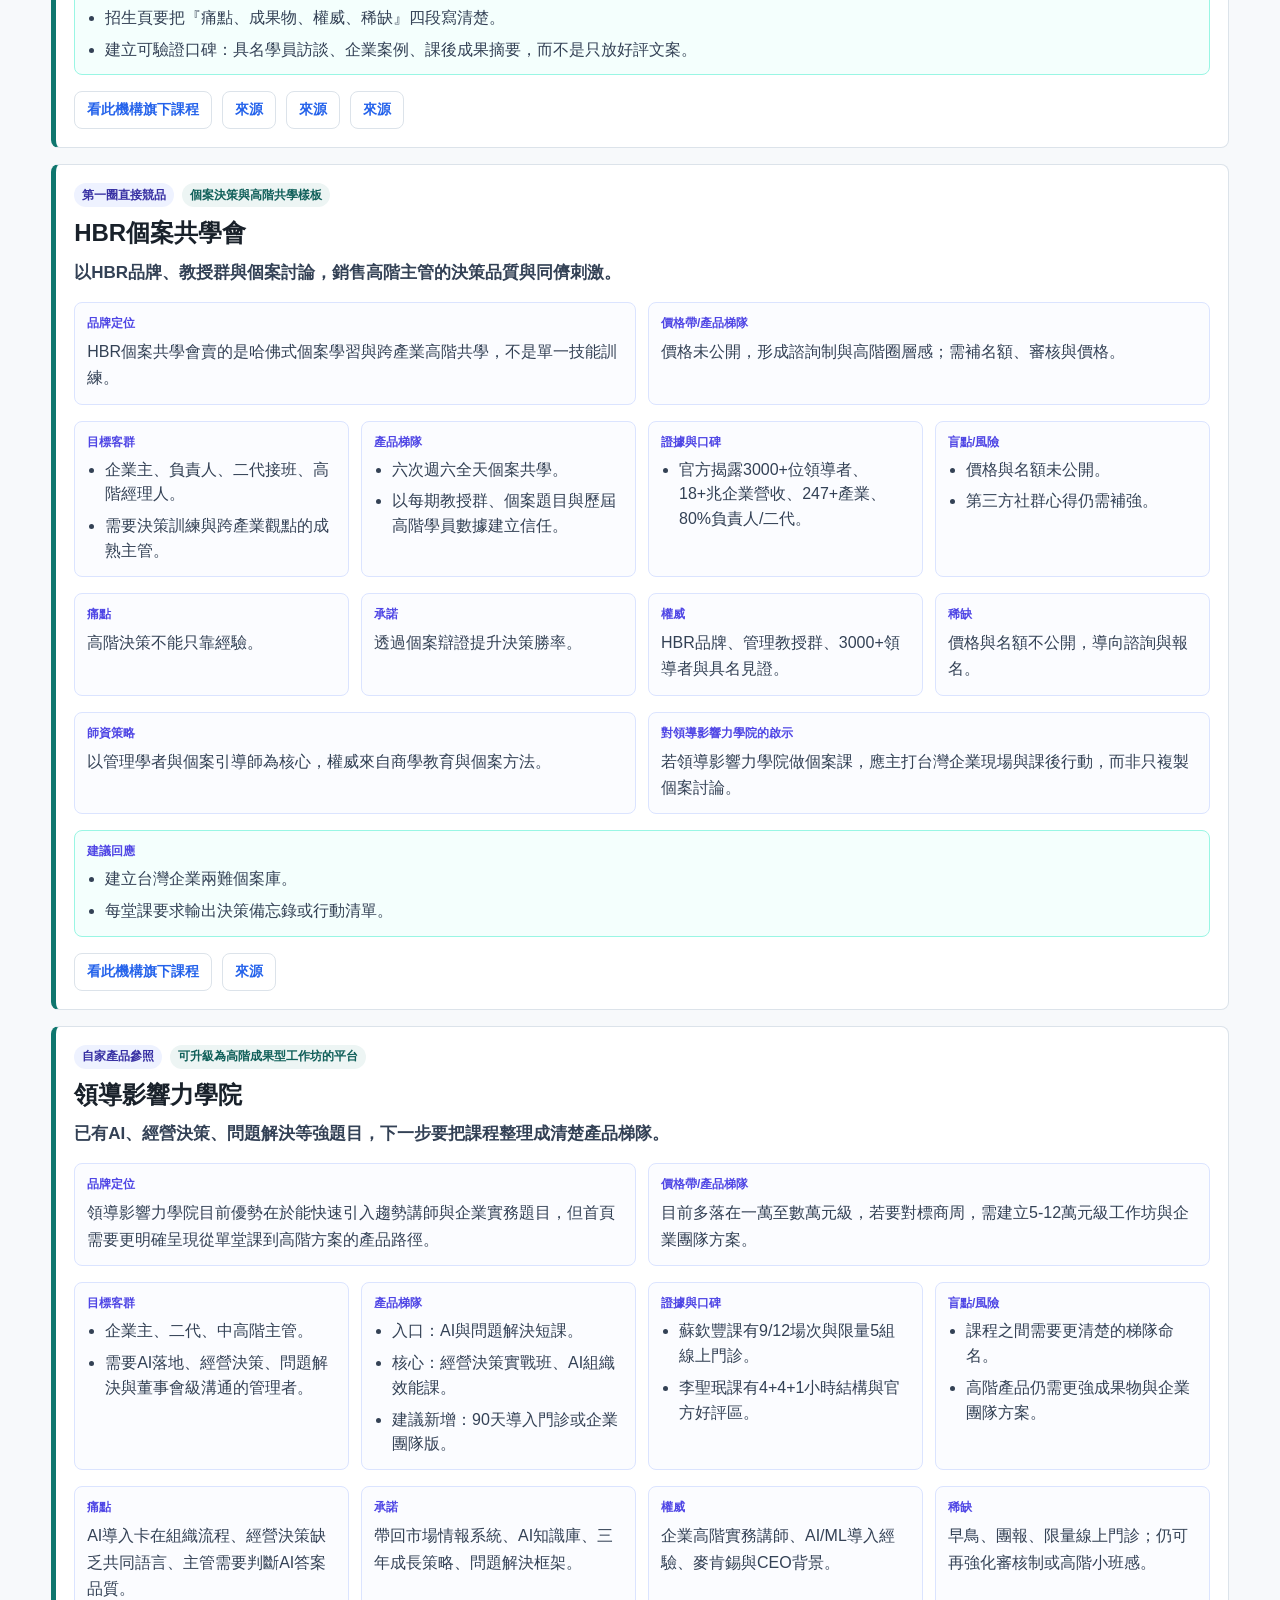
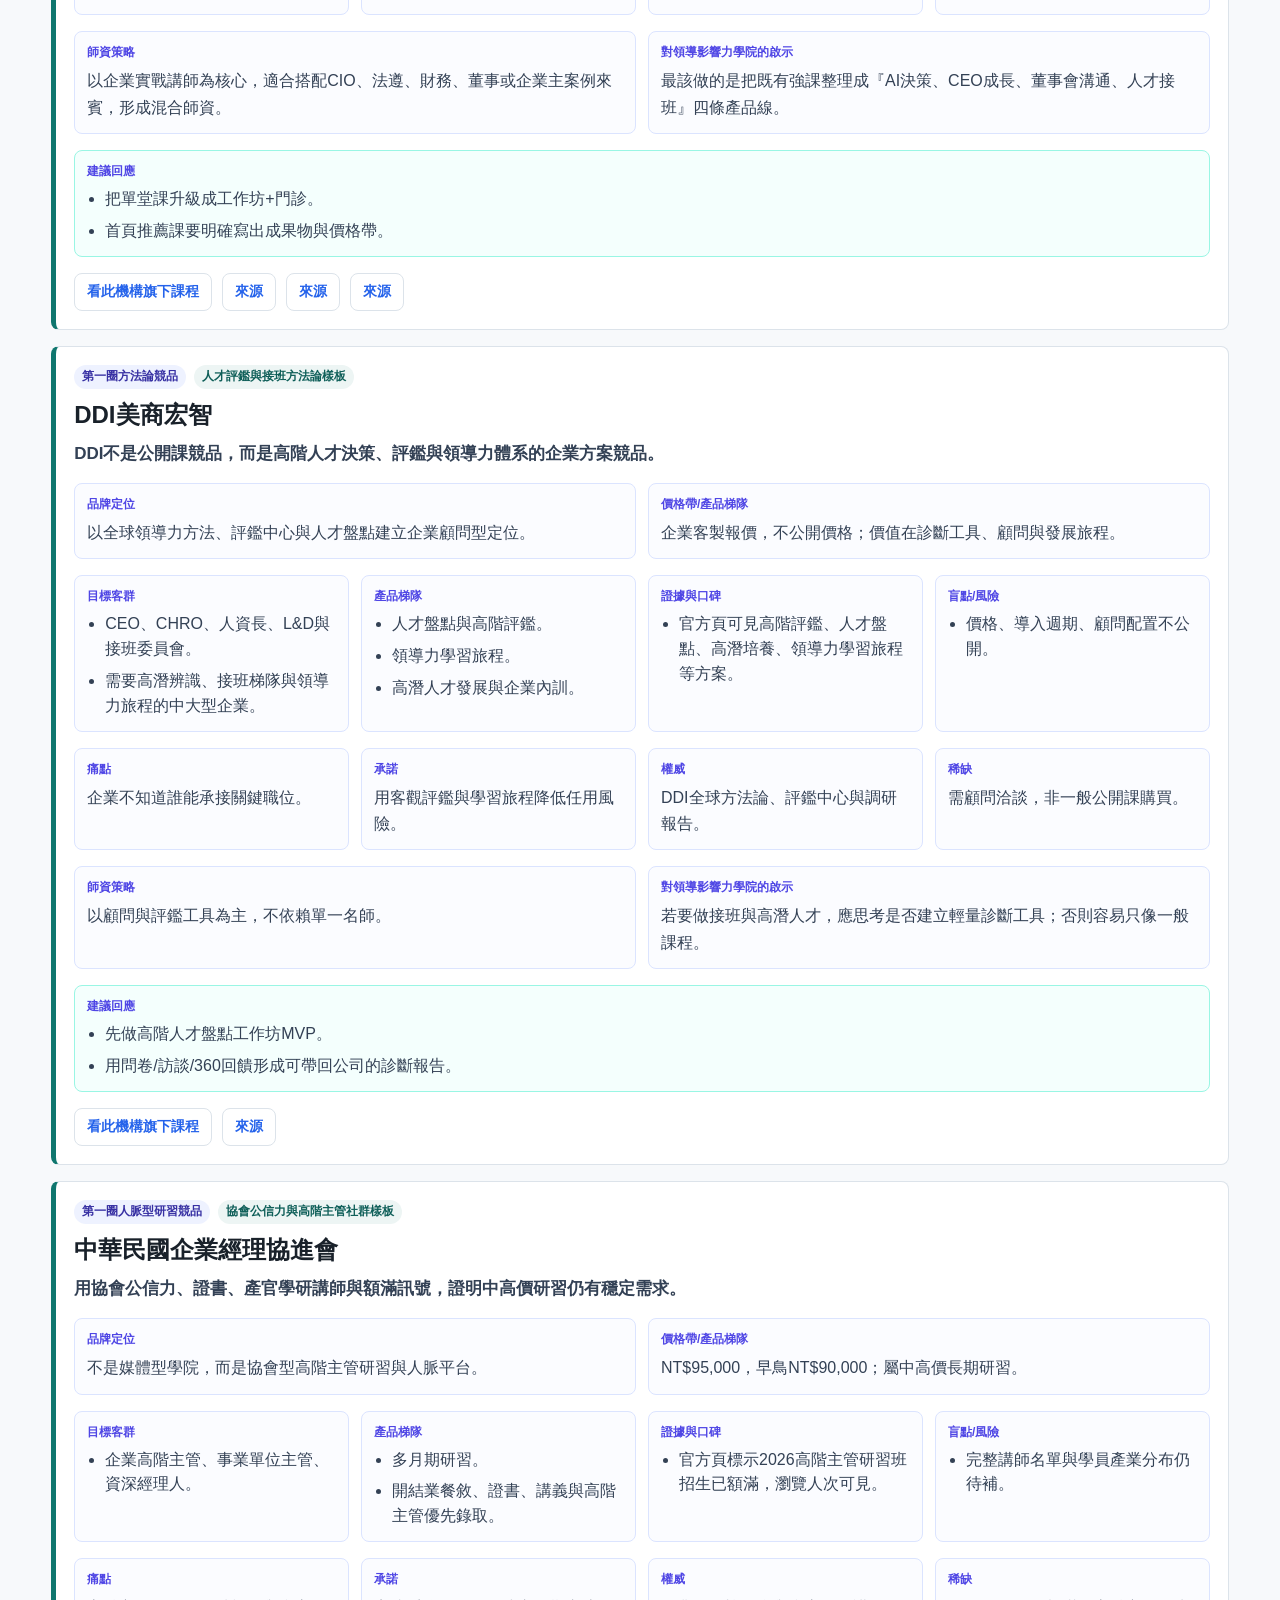
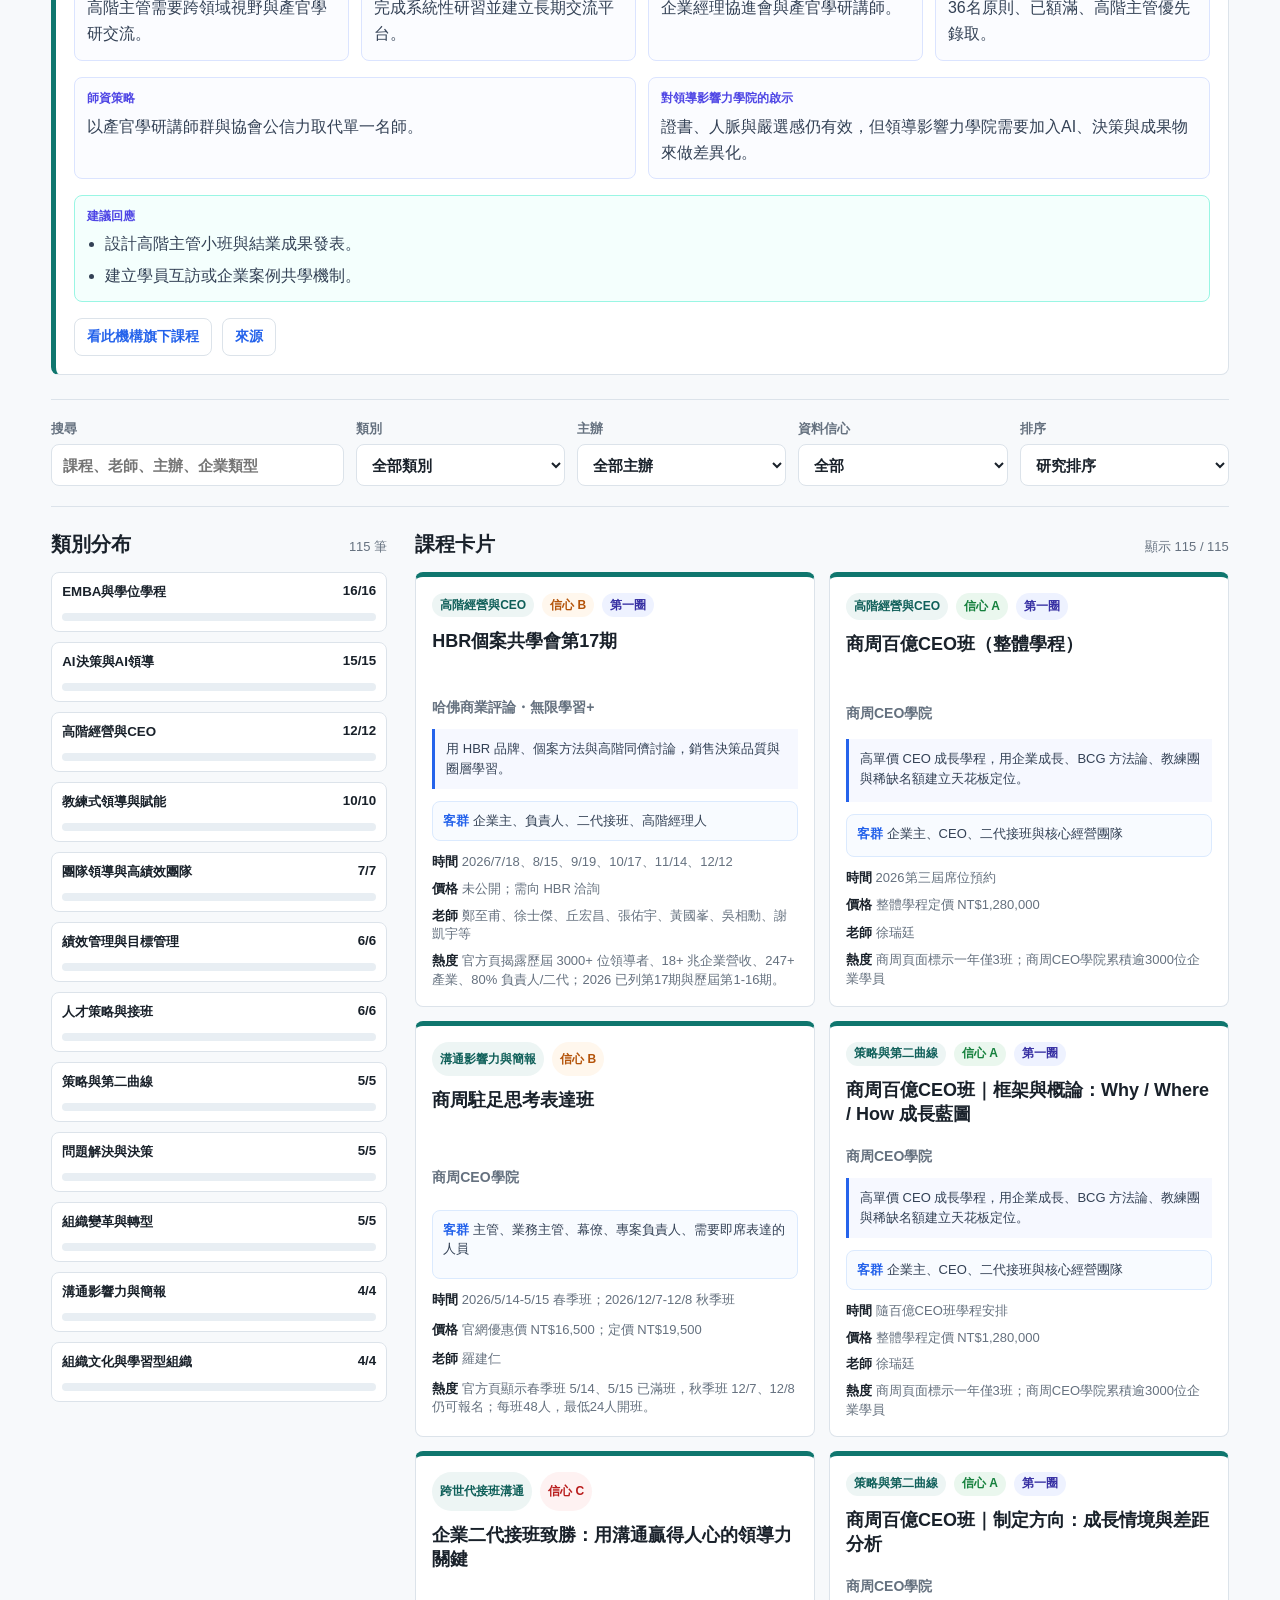
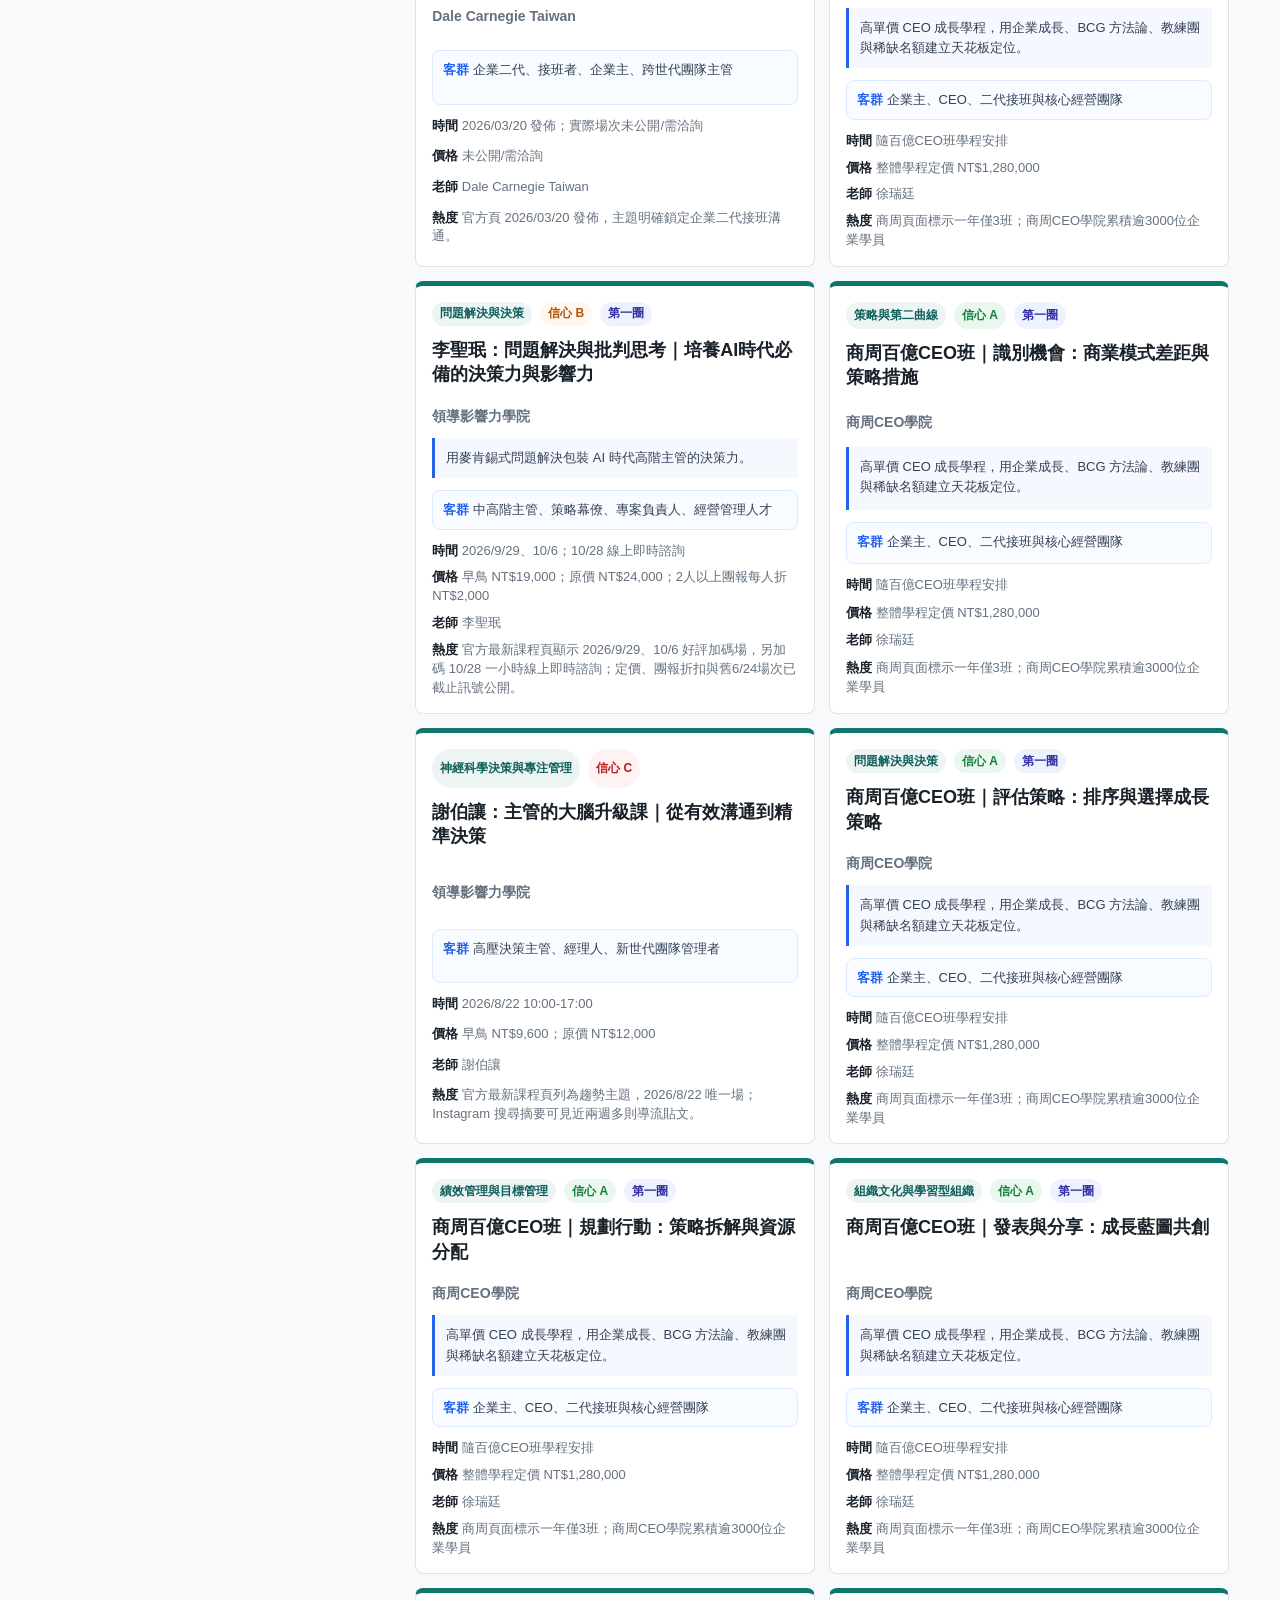
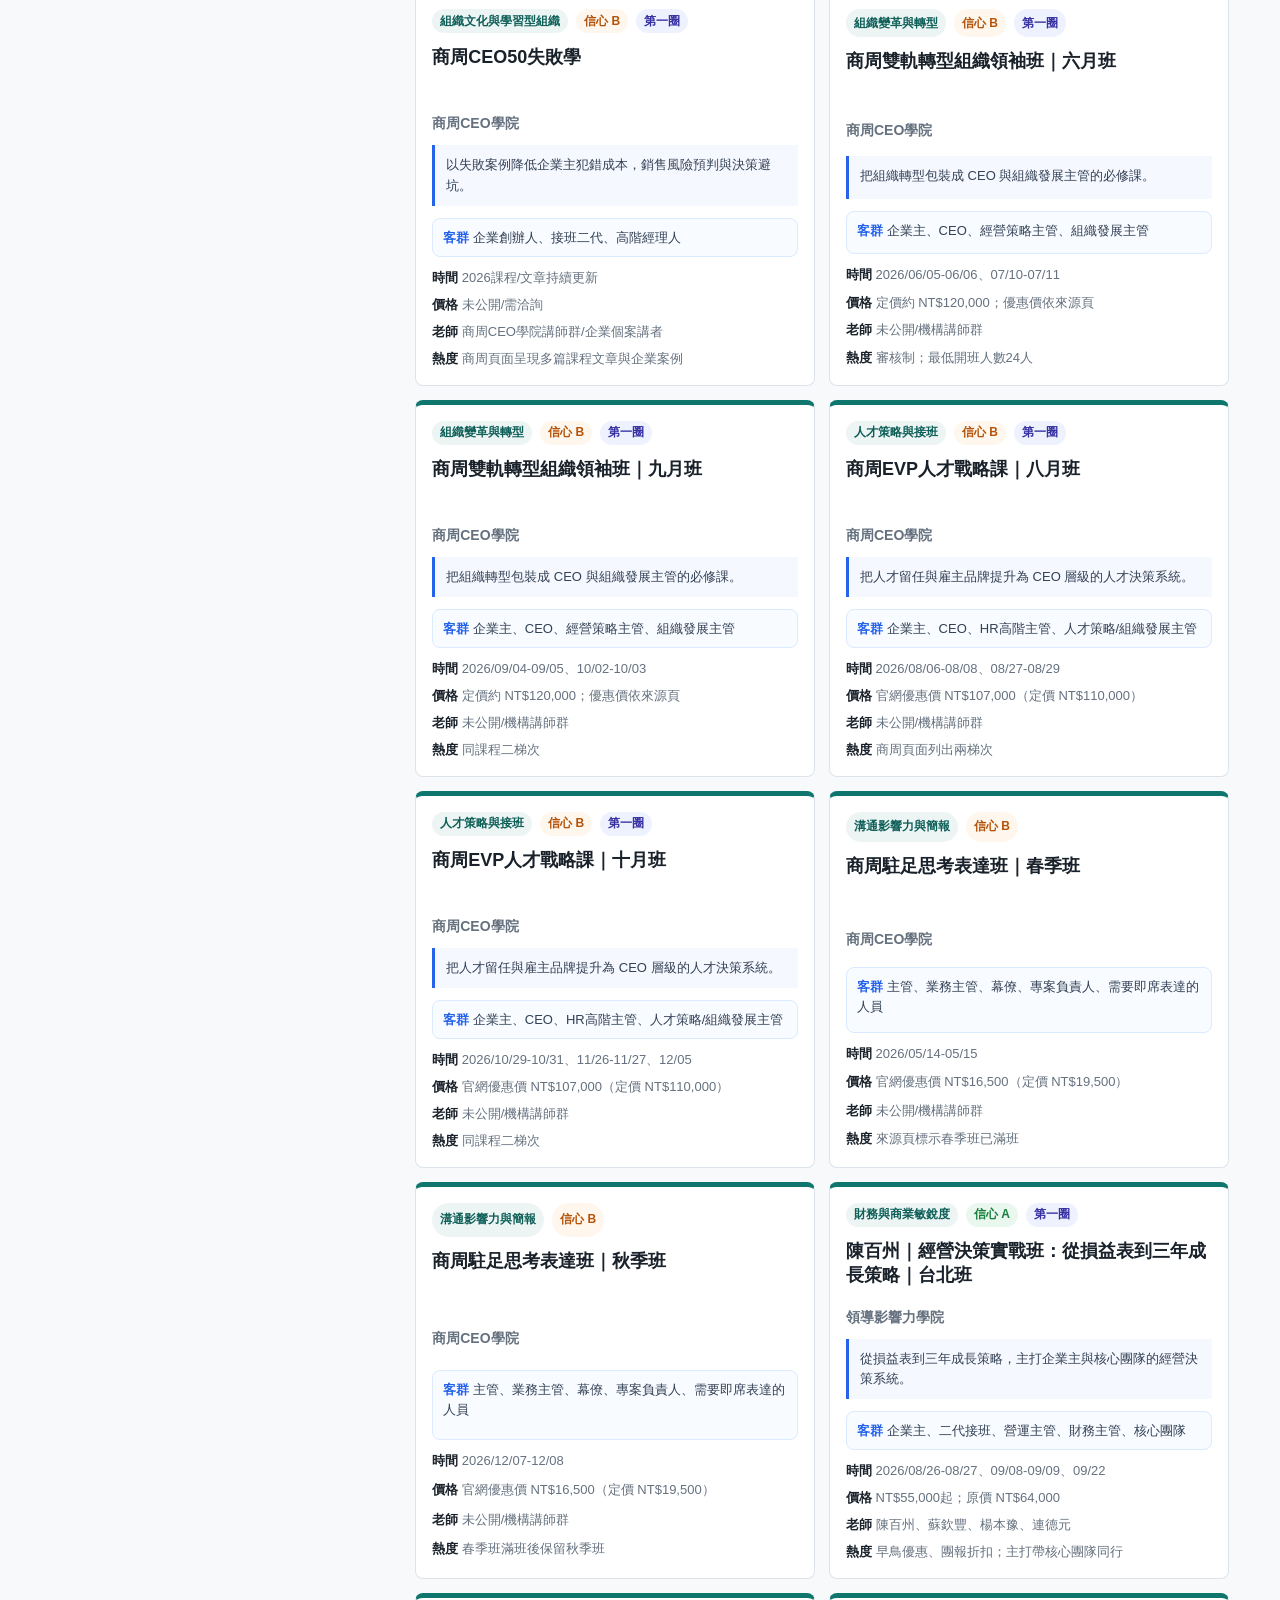
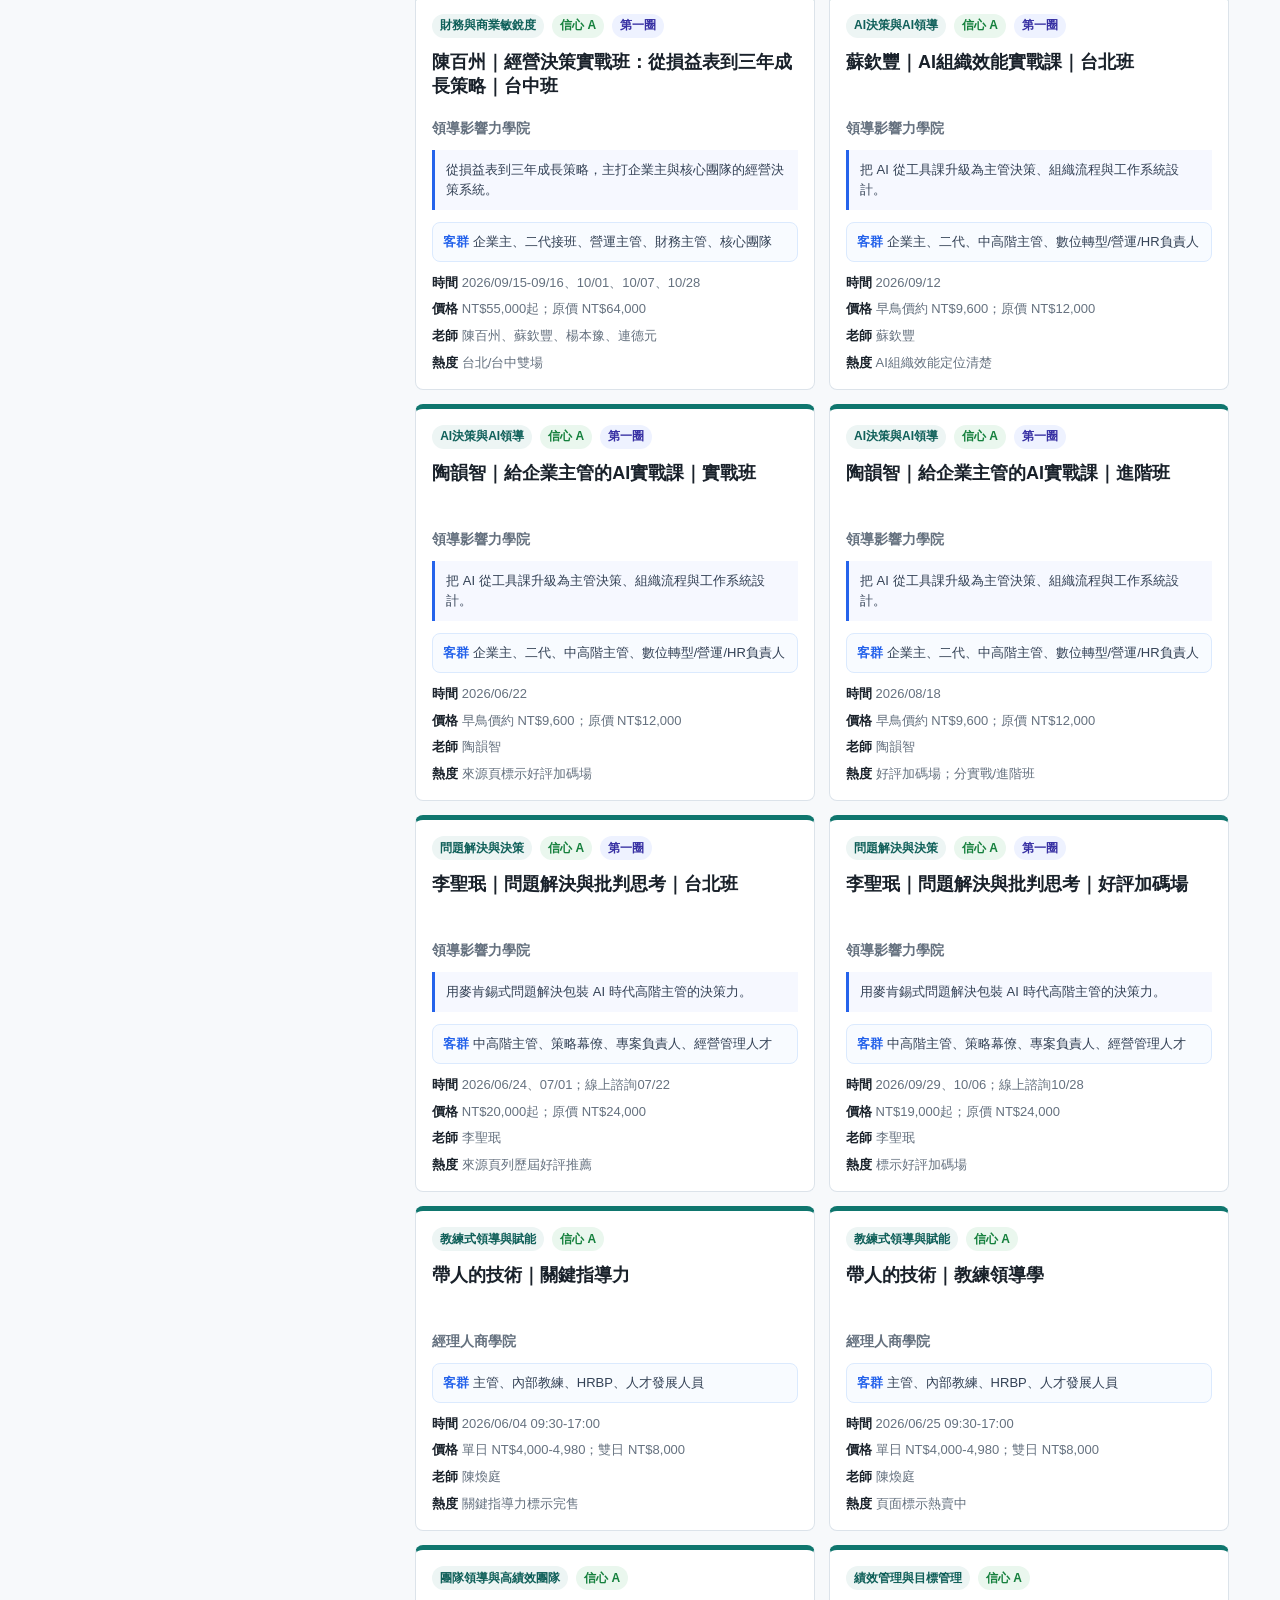
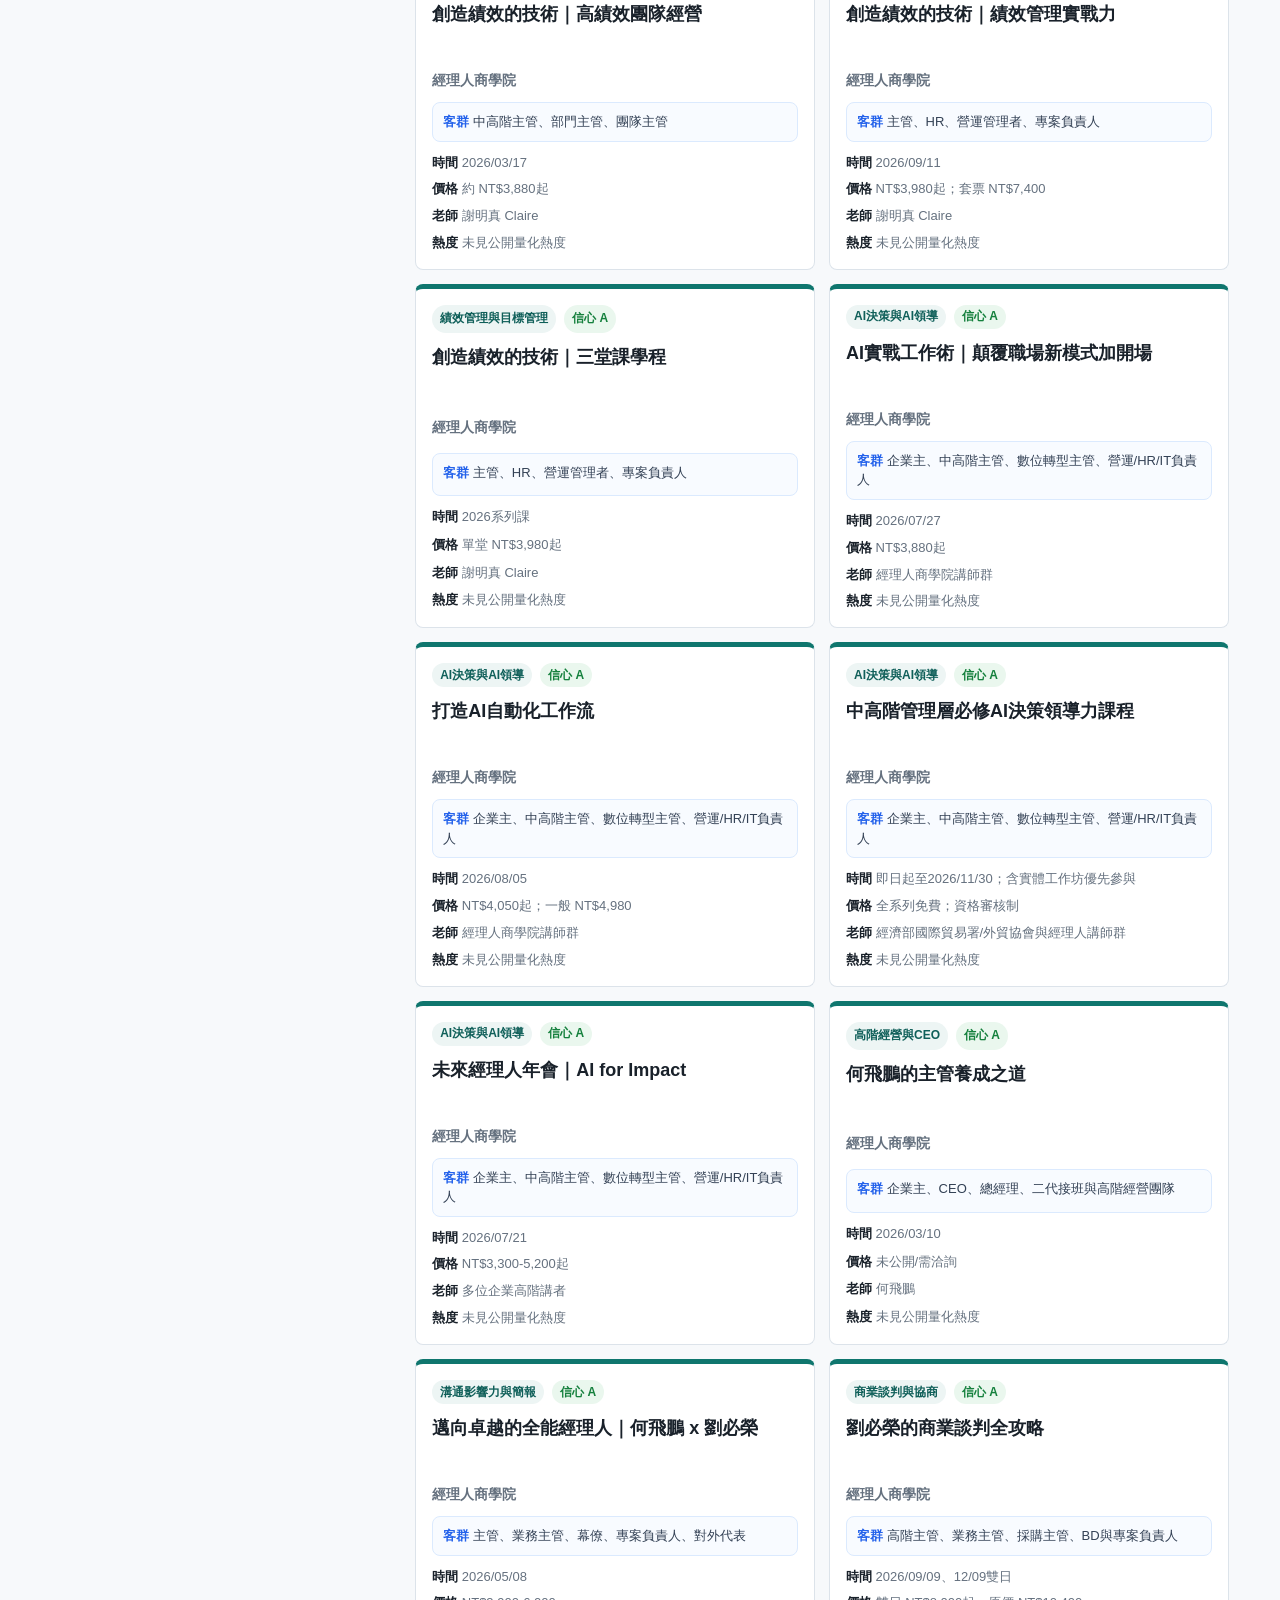
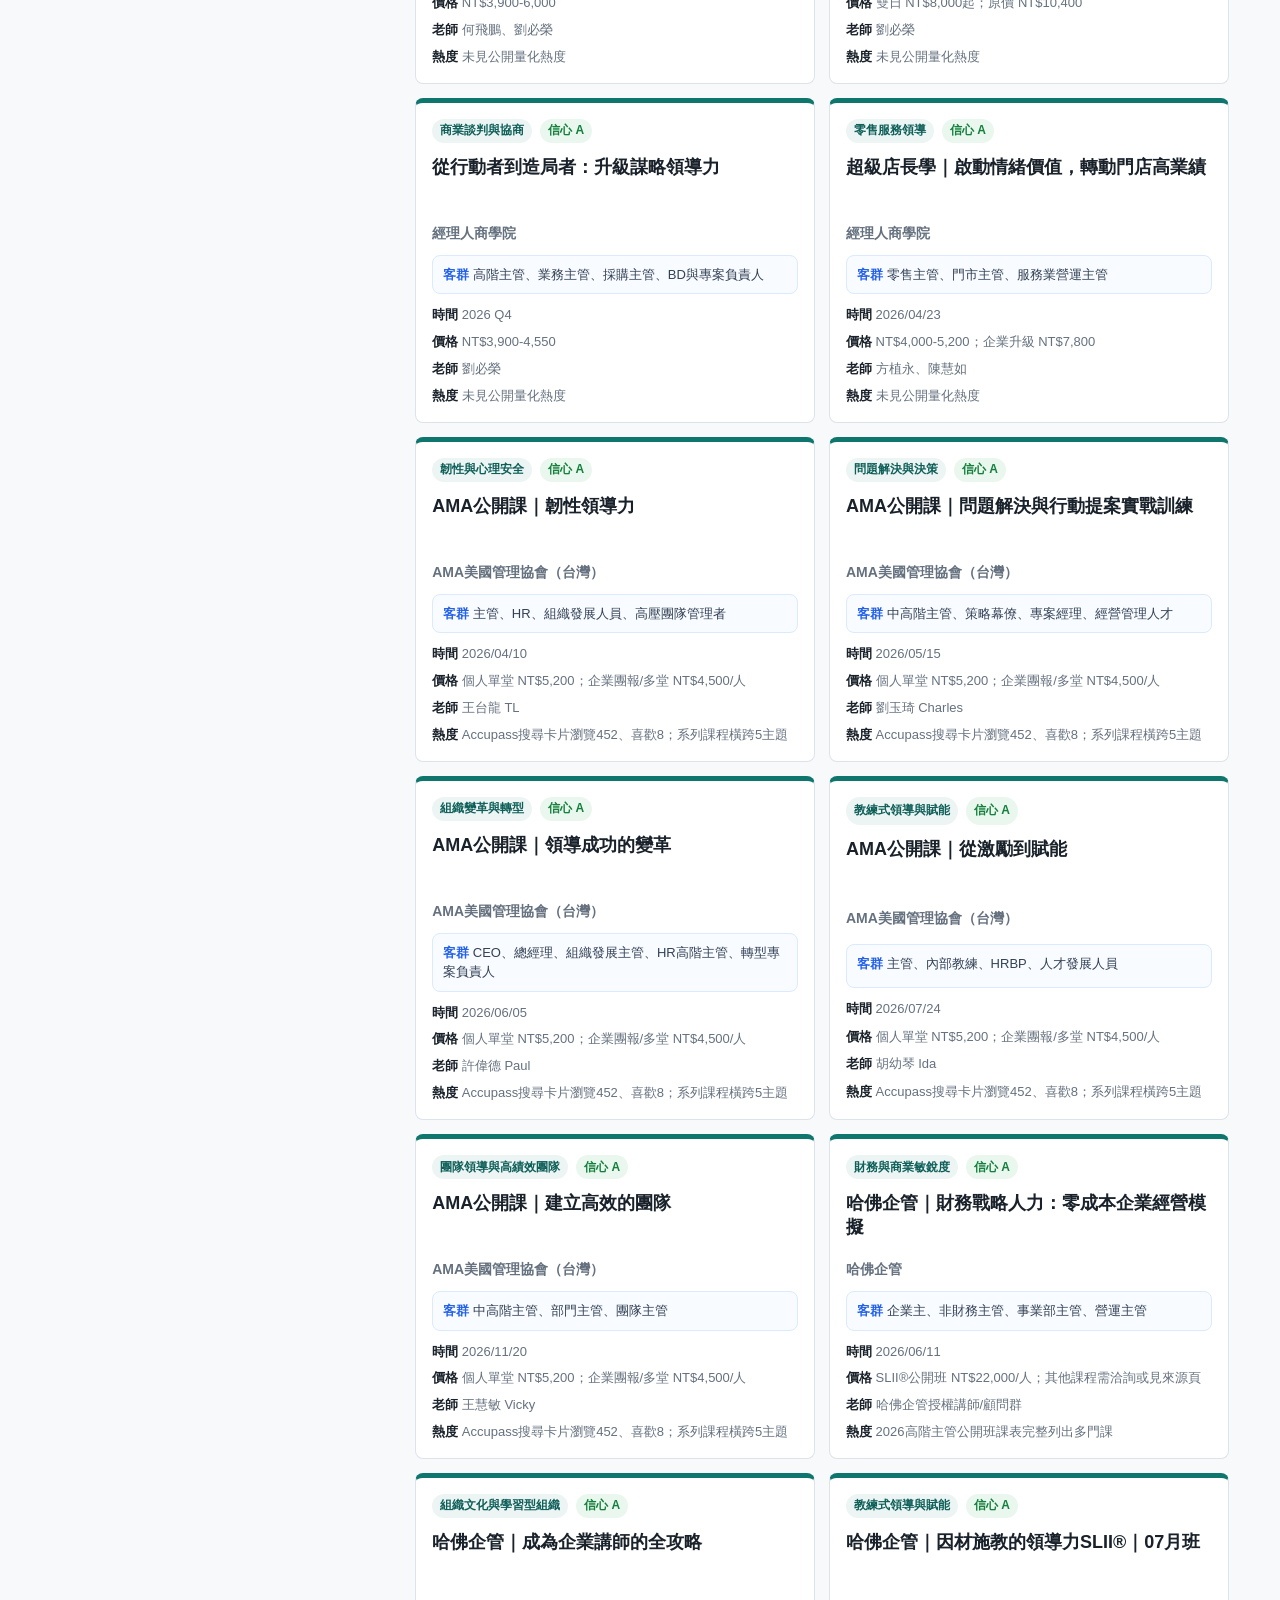
==== commit d26406f3: "Bust cache for 2026-07-20 market update" ====
--- a/docs/index.html
+++ b/docs/index.html
@@ -135,10 +135,10 @@
       </article>
     </div>
 
-    <script src="./data.js?v=20260713"></script>
-    <script src="./market-updates.js?v=20260713"></script>
-    <script src="./audience-rules.js?v=20260713"></script>
-    <script src="./recommendations.js?v=20260713"></script>
-    <script src="./app.js?v=20260713"></script>
+    <script src="./data.js?v=20260720"></script>
+    <script src="./market-updates.js?v=20260720"></script>
+    <script src="./audience-rules.js?v=20260720"></script>
+    <script src="./recommendations.js?v=20260720"></script>
+    <script src="./app.js?v=20260720"></script>
   </body>
 </html>
